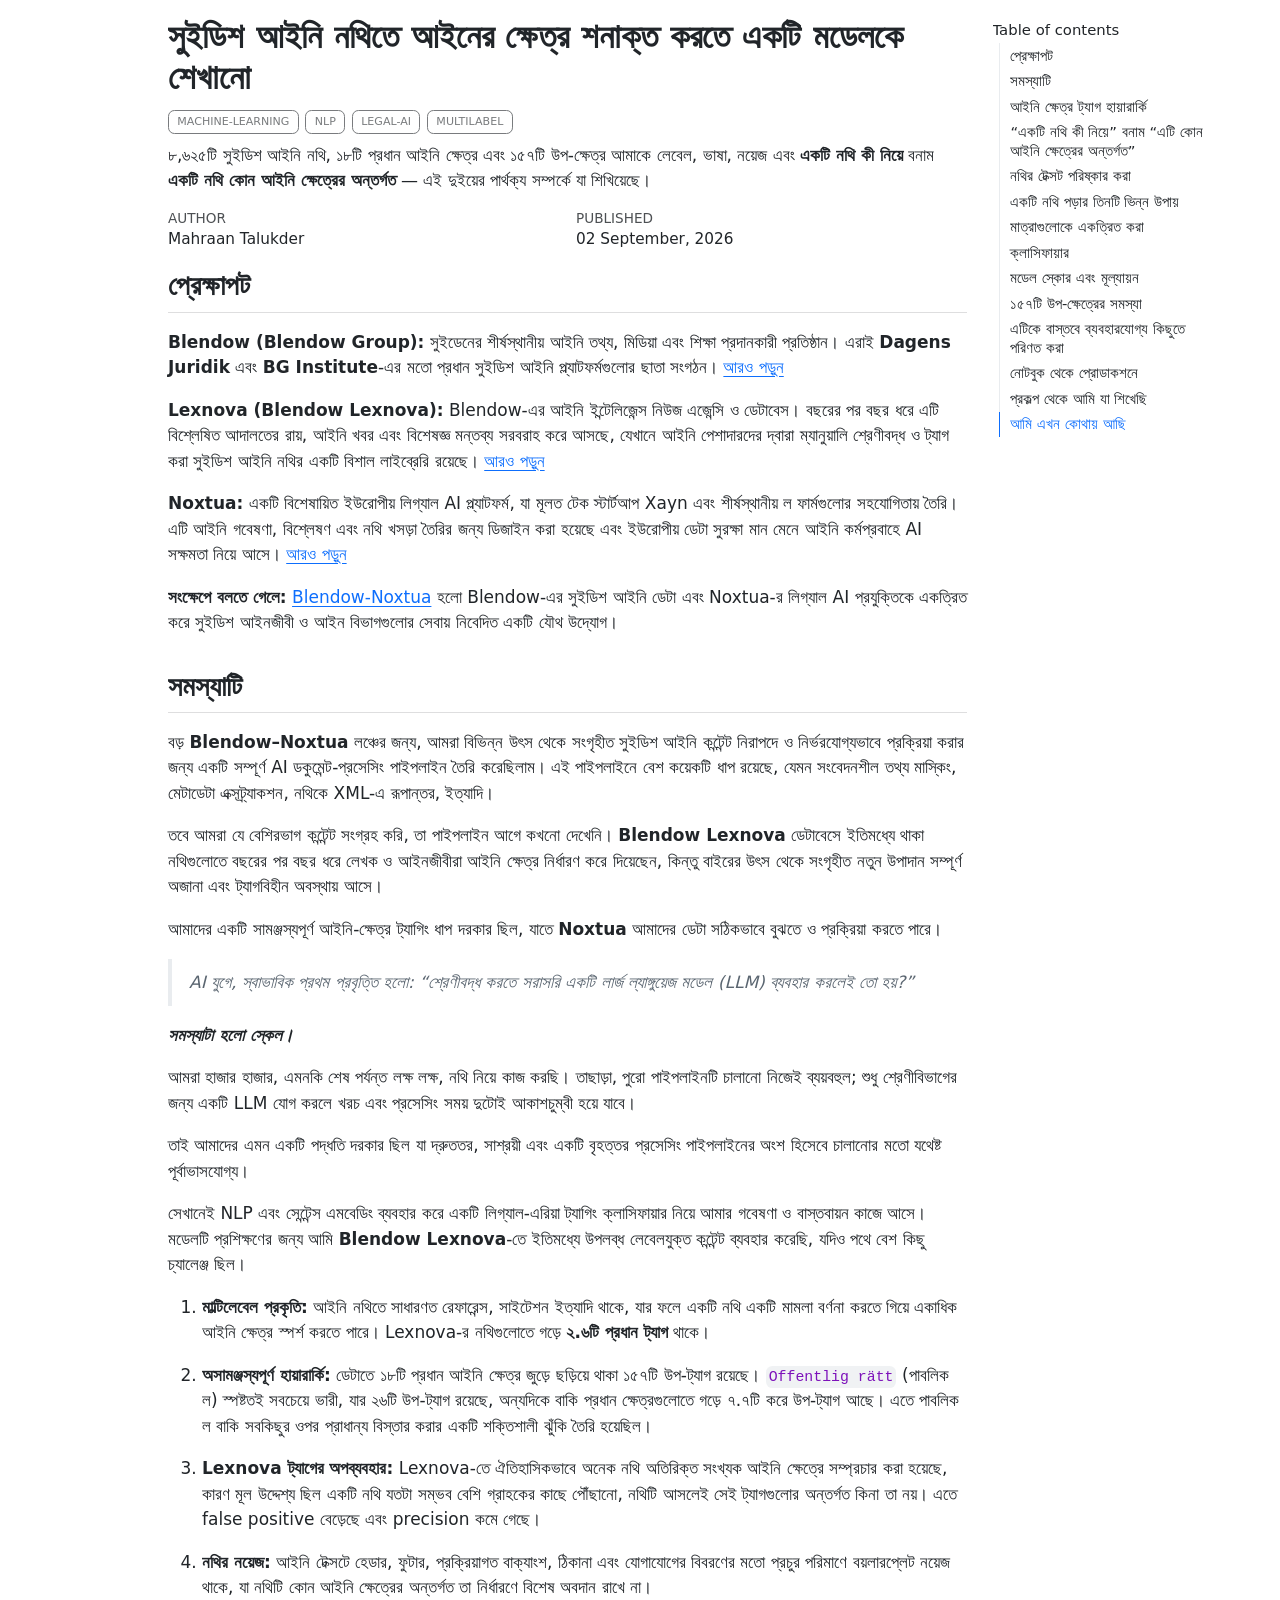
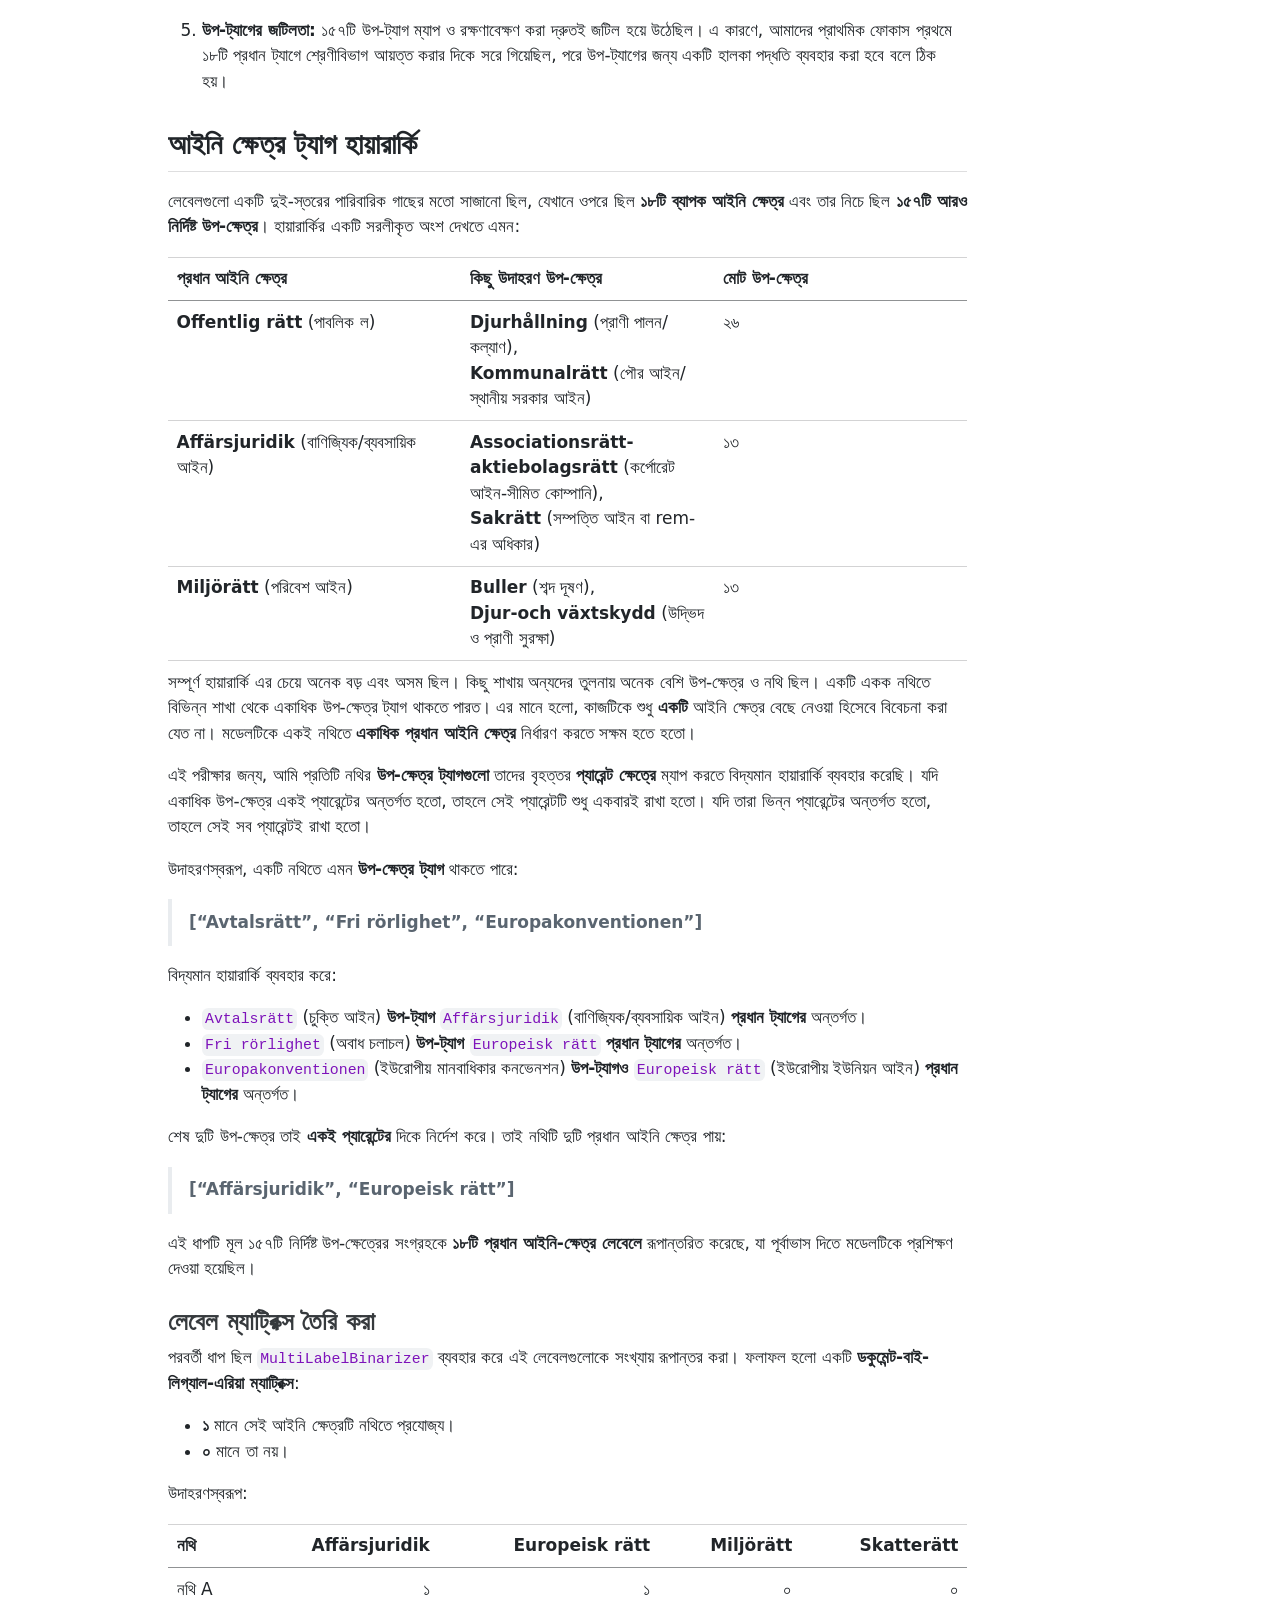
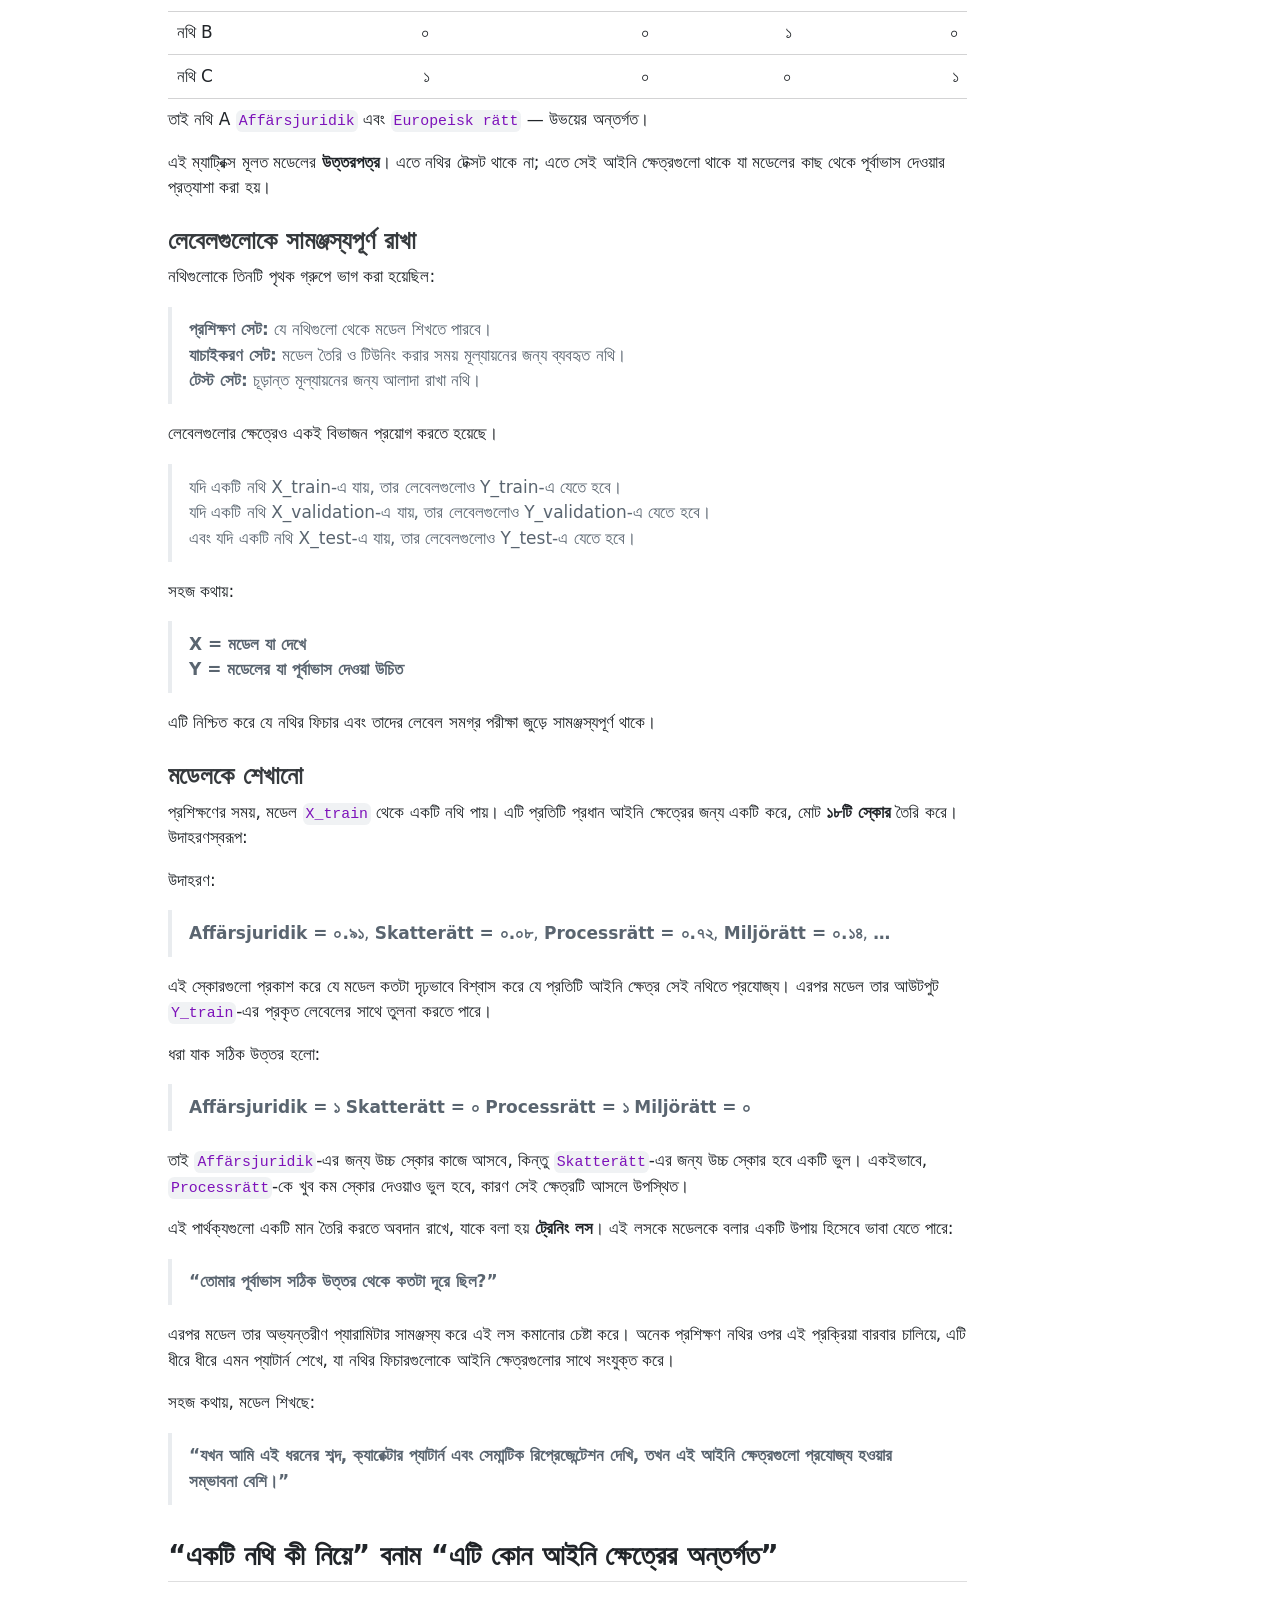
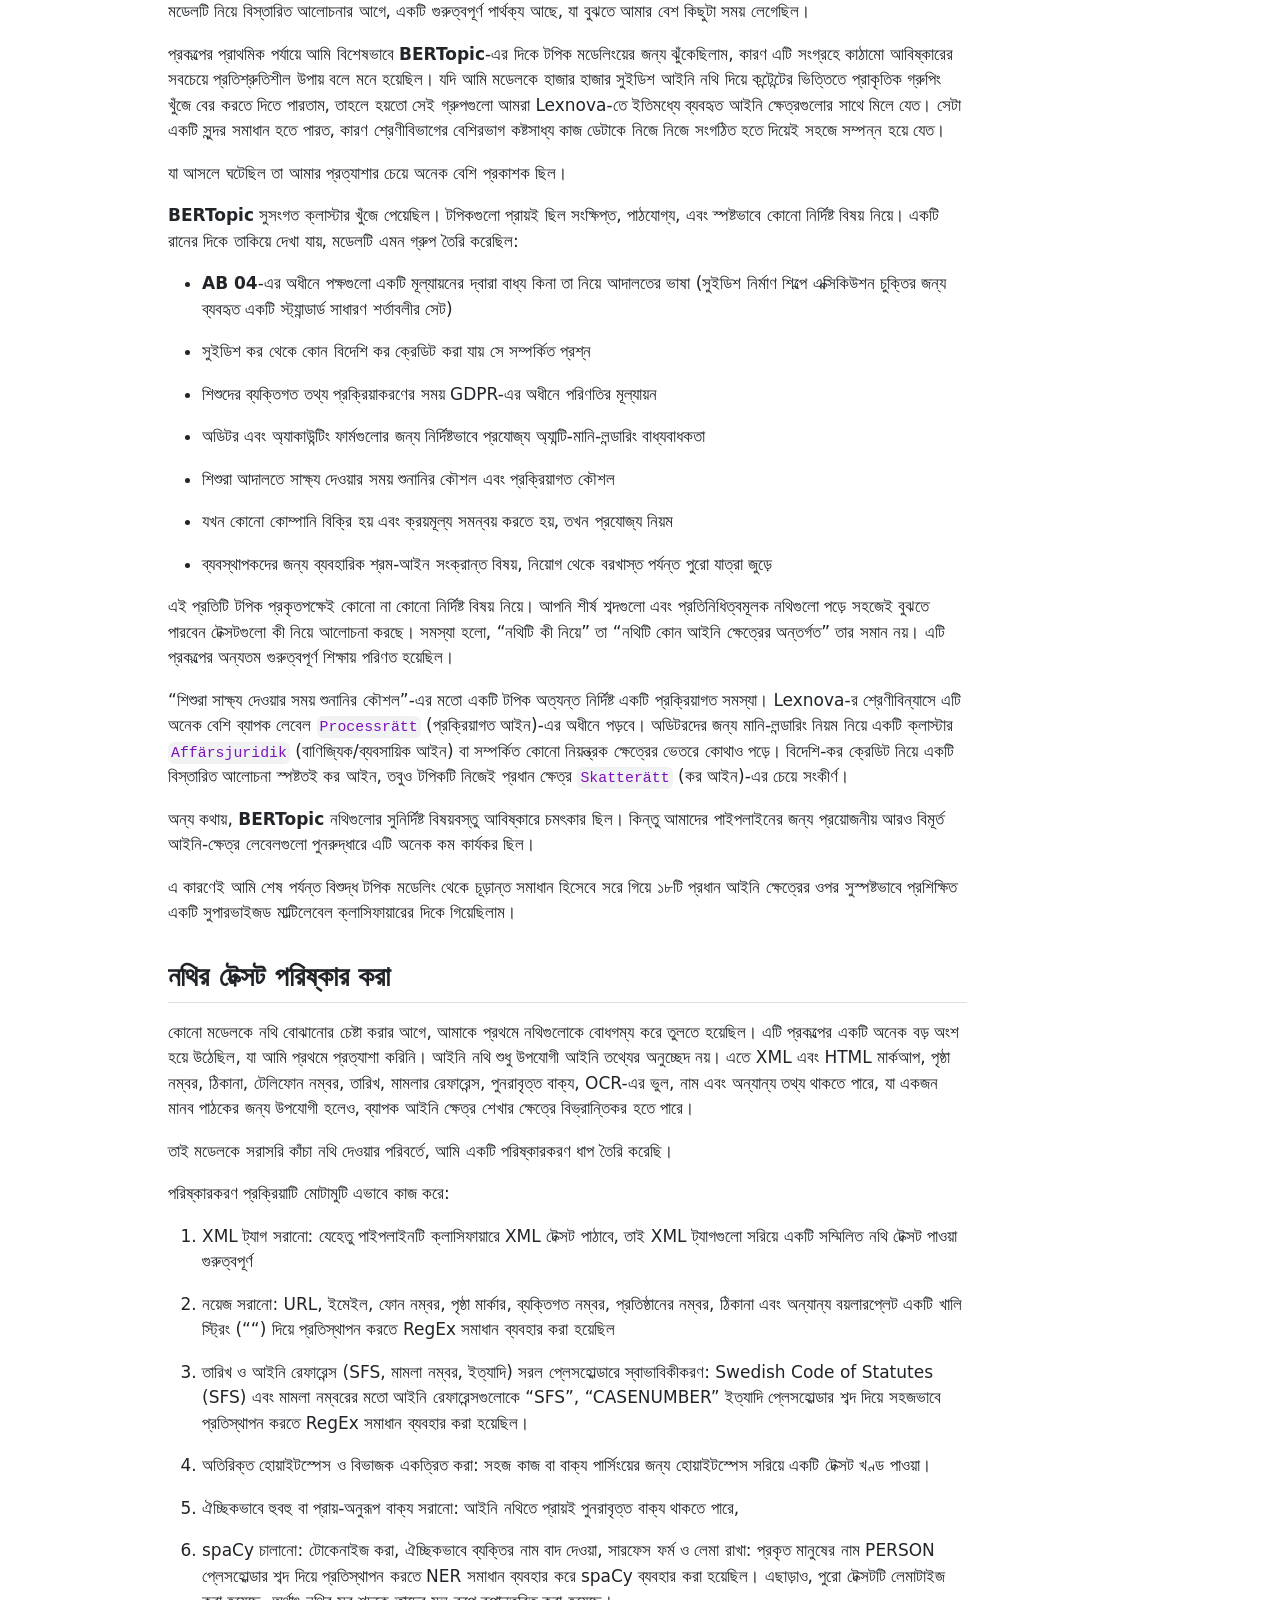
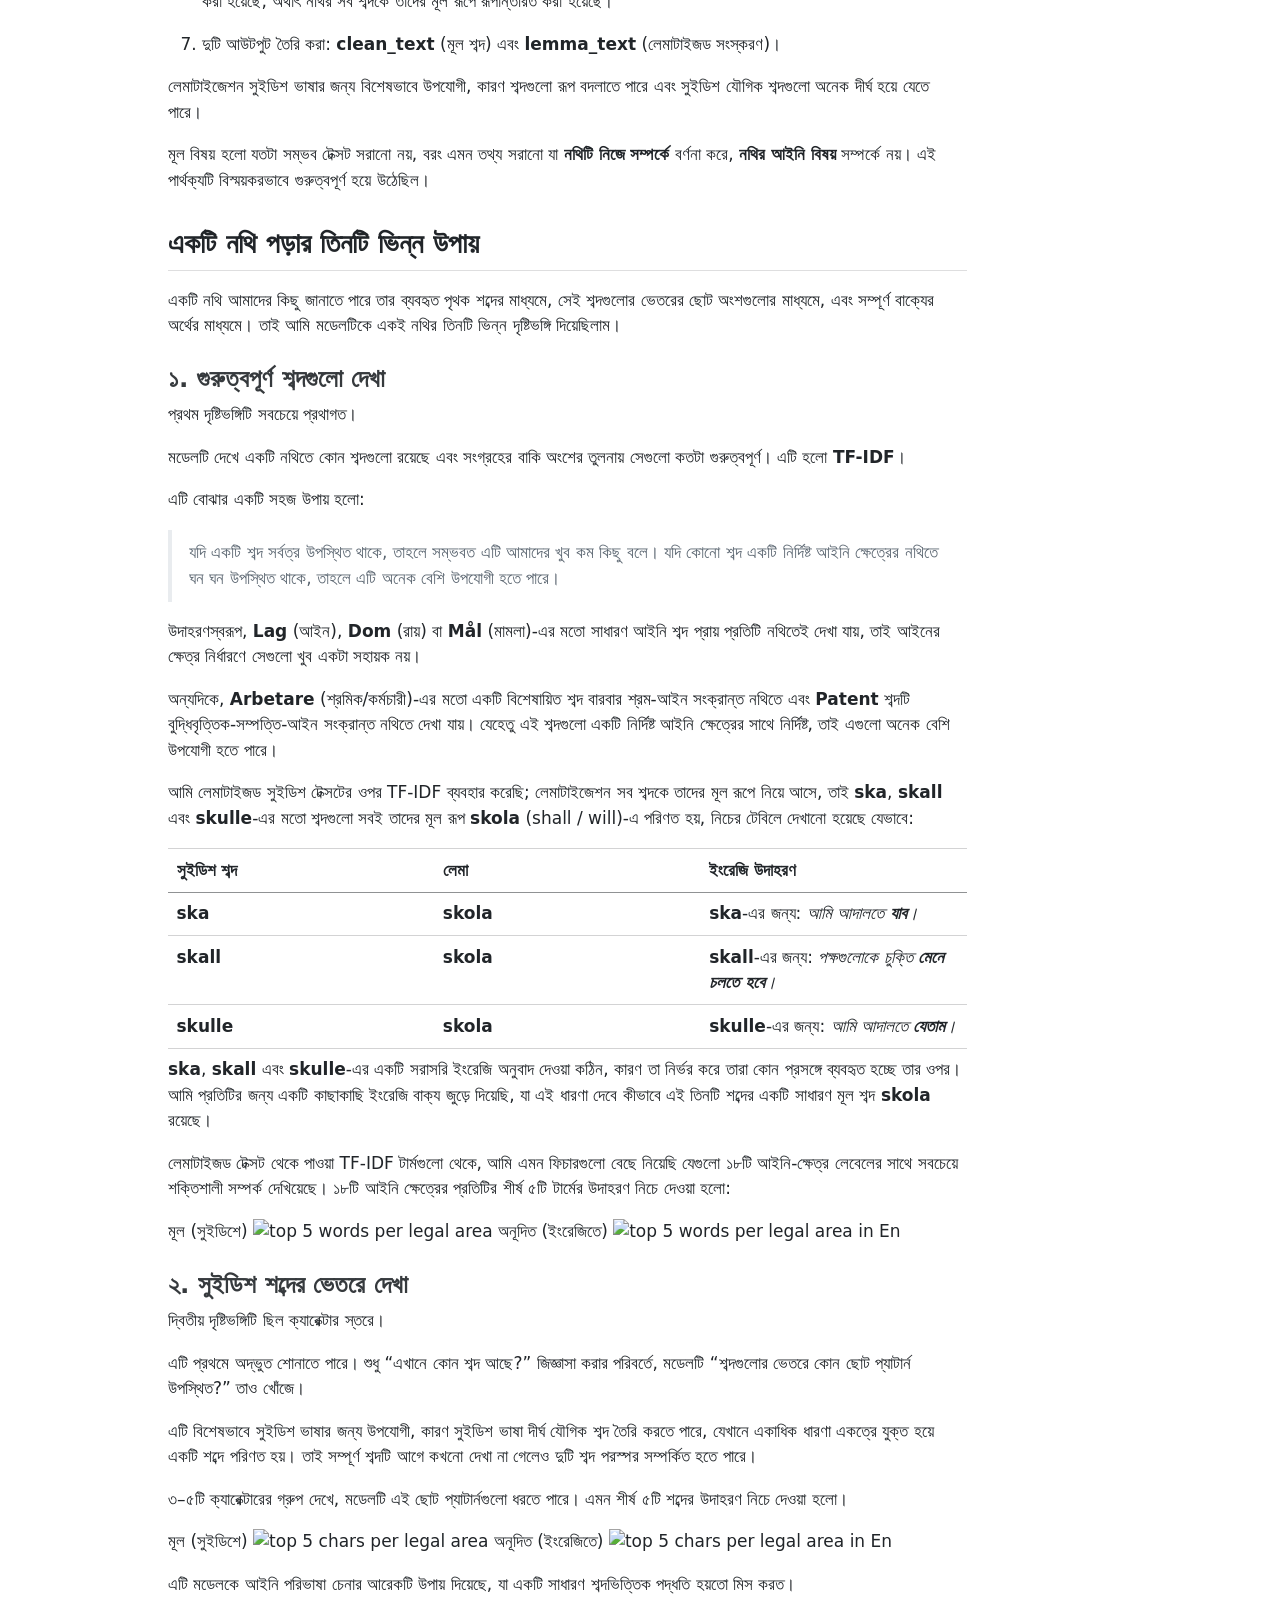
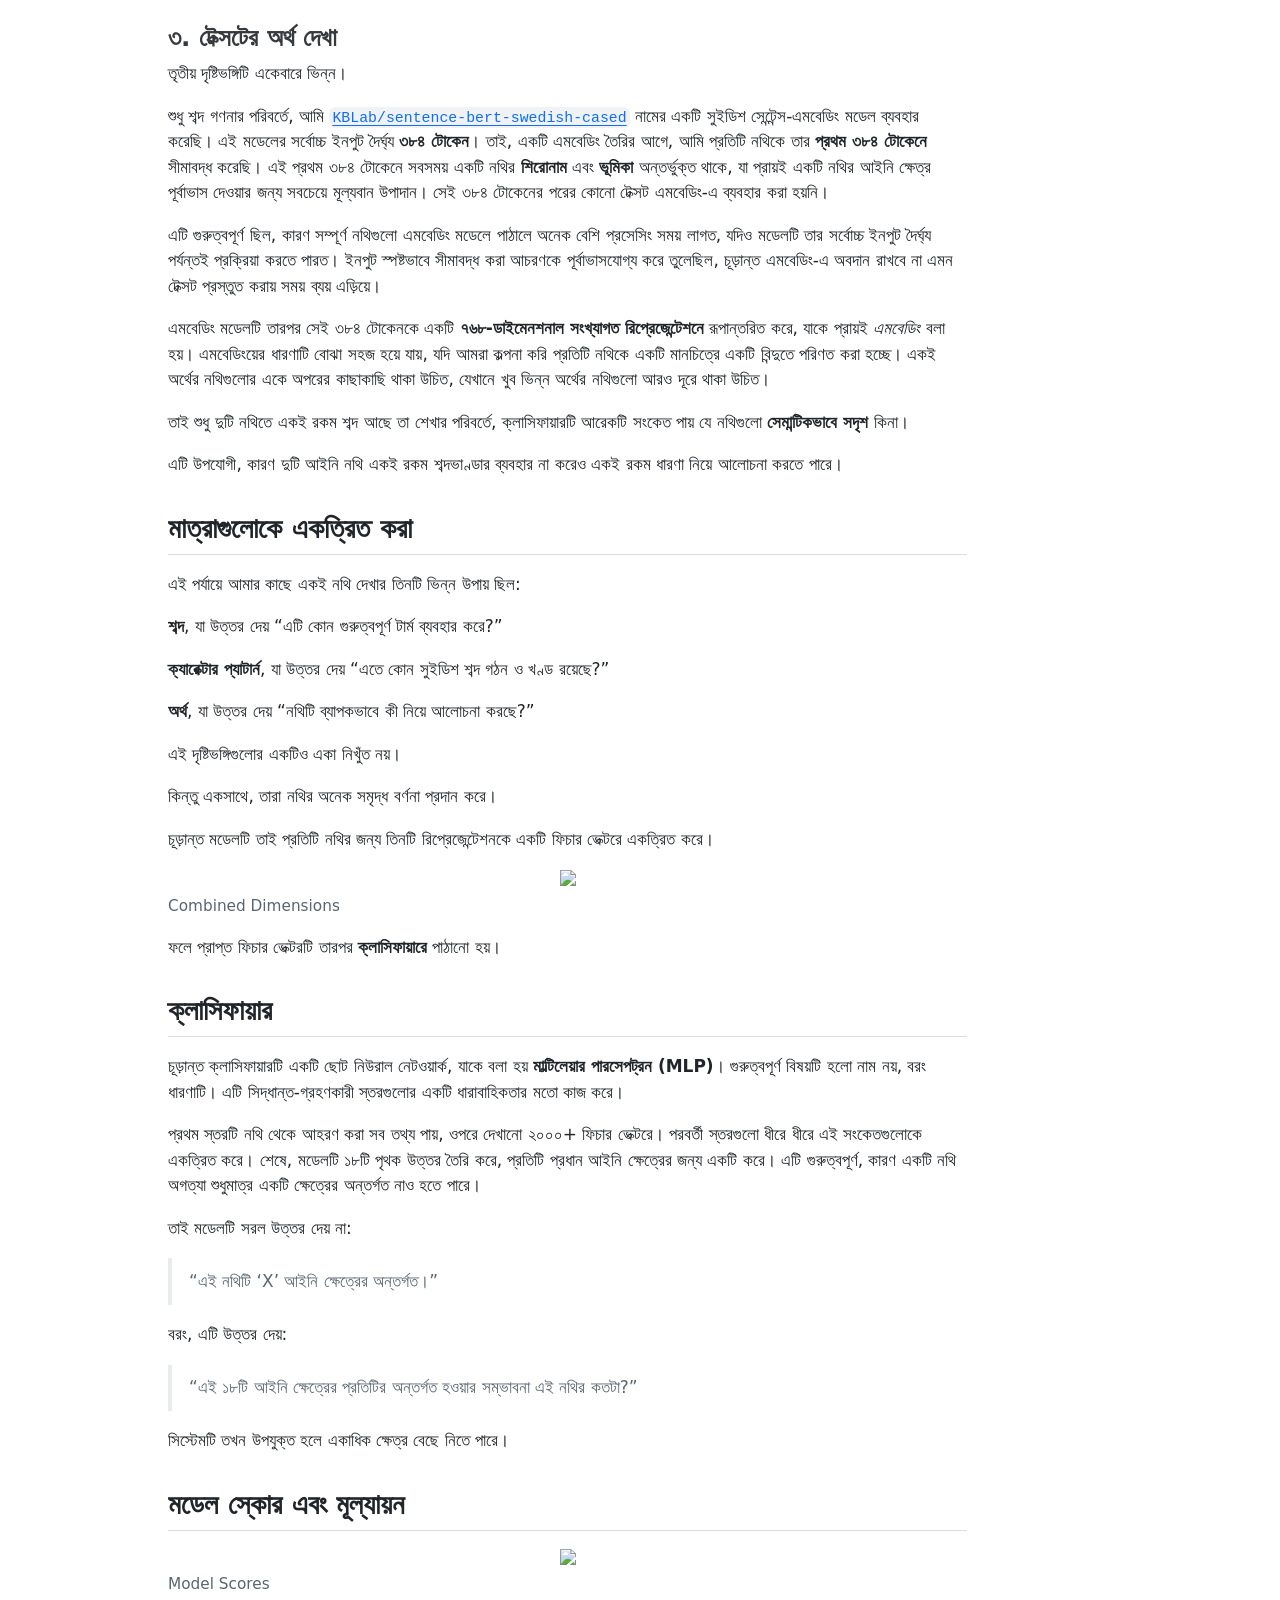
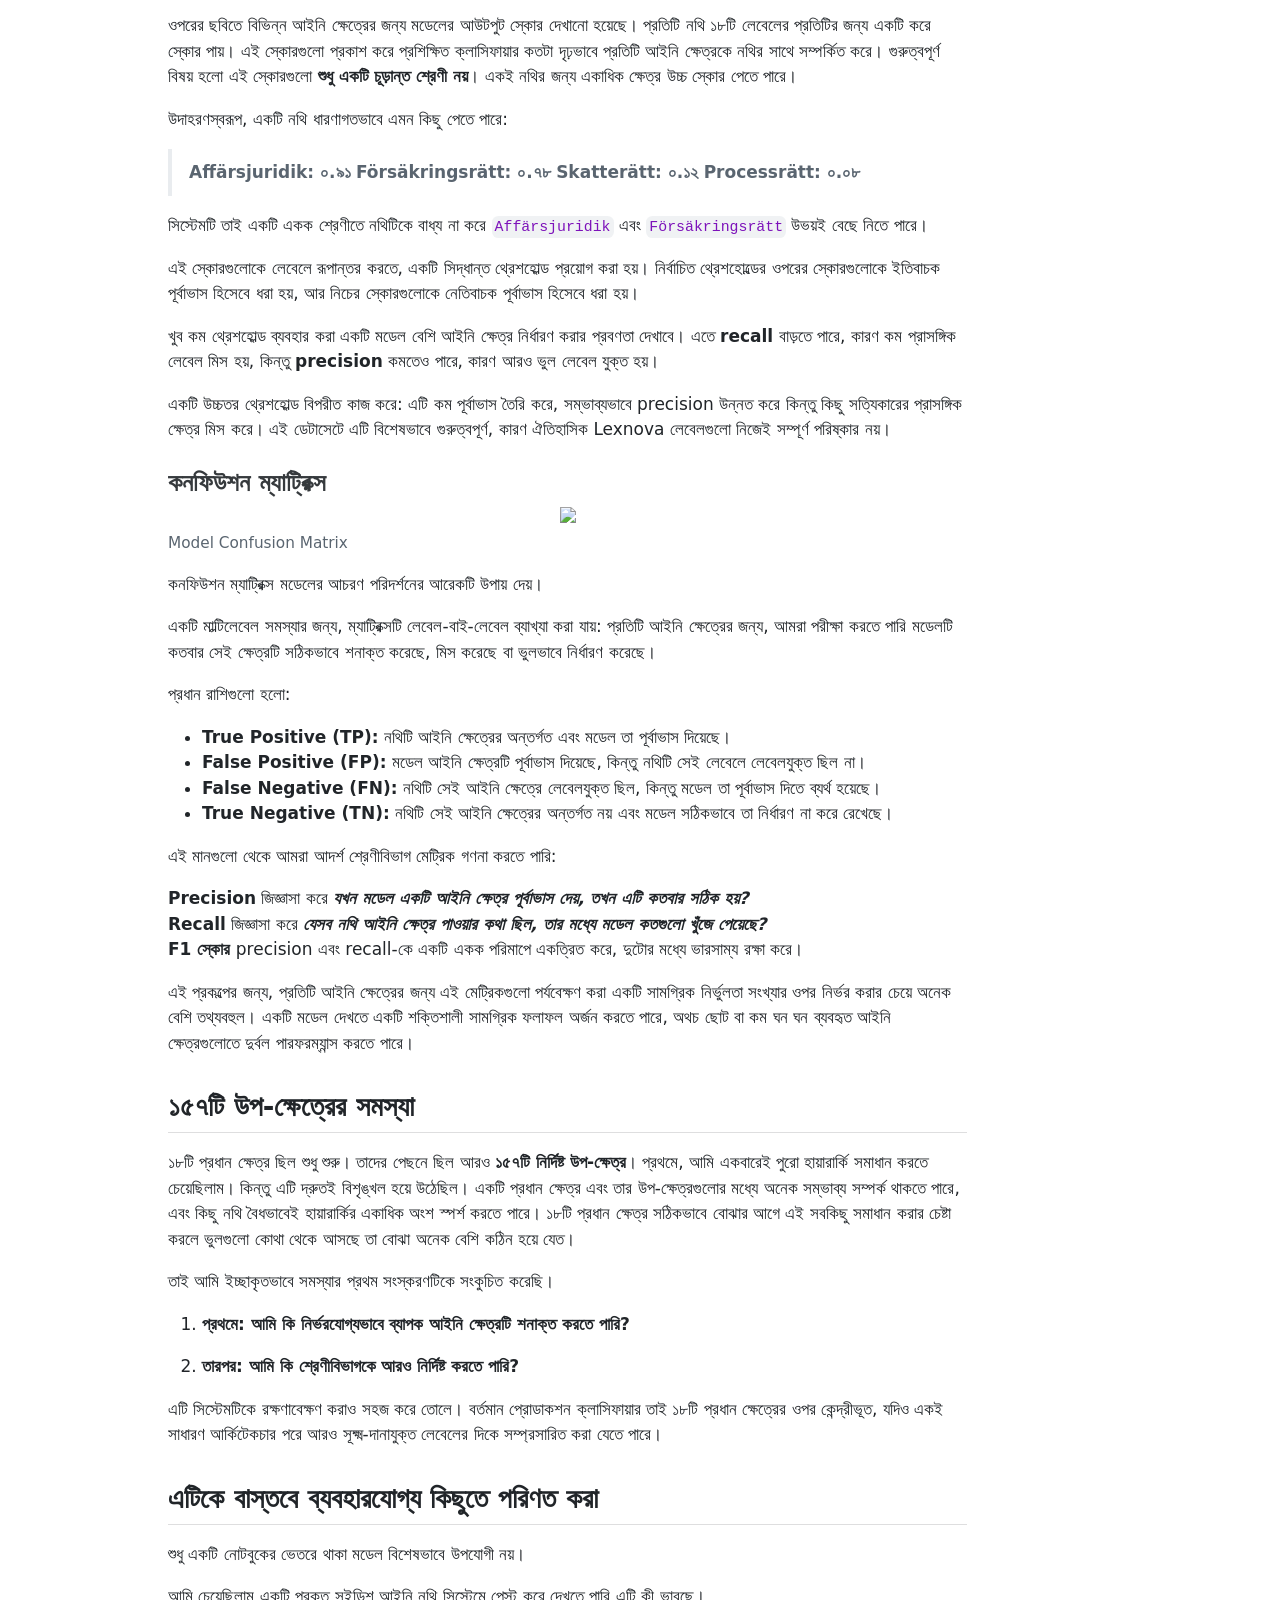
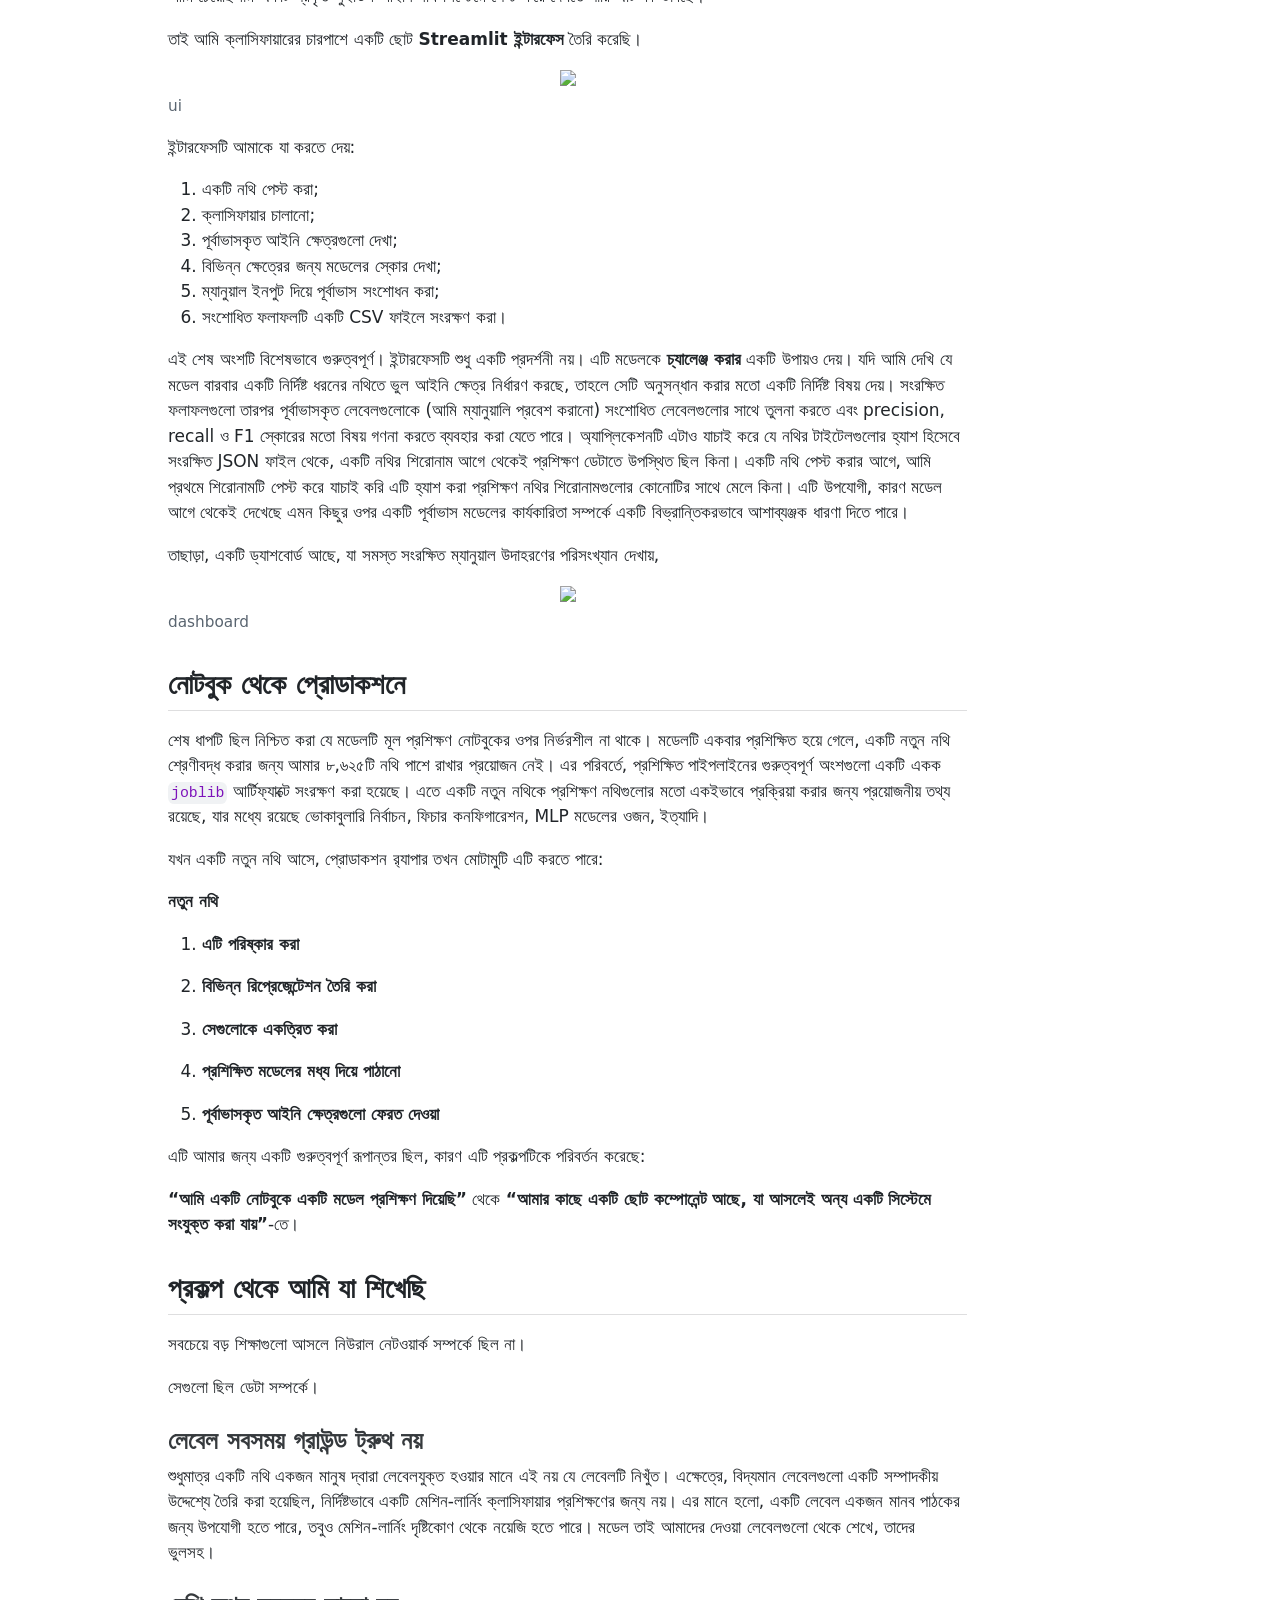
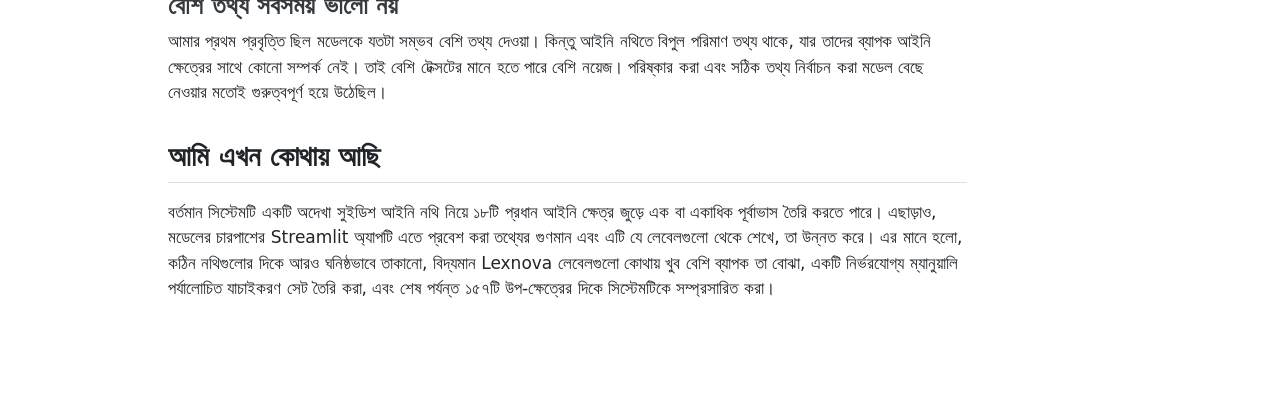
==== index-bengali.html @ 68f07ae2 "add complete blog translated in bengali" ====
<!DOCTYPE html>
<html xmlns="http://www.w3.org/1999/xhtml" lang="en" xml:lang="en"><head>

<meta charset="utf-8">
<meta name="generator" content="quarto-1.10.18">

<meta name="viewport" content="width=device-width, initial-scale=1.0, user-scalable=yes">

<meta name="author" content="Mahraan Talukder">
<meta name="description" content="৮,৬২৫টি সুইডিশ আইনি নথি, ১৮টি প্রধান আইনি ক্ষেত্র এবং ১৫৭টি উপ-ক্ষেত্র আমাকে লেবেল, ভাষা, নয়েজ এবং একটি নথি কী নিয়ে বনাম একটি নথি কোন আইনি ক্ষেত্রের অন্তর্গত — এই দুইয়ের পার্থক্য সম্পর্কে যা শিখিয়েছে।">

<title>সুইডিশ আইনি নথিতে আইনের ক্ষেত্র শনাক্ত করতে একটি মডেলকে শেখানো</title>
<style>
/* Default styles provided by pandoc.
** See https://pandoc.org/MANUAL.html#variables-for-html for config info.
*/
span.smallcaps{font-variant: small-caps;}
div.columns{display: flex; gap: 1.5em;}
div.column{flex: auto;}
@media screen {
div.columns{gap: min(4vw, 1.5em);}
div.column{overflow-x: auto;}
}
div.hanging-indent{margin-left: 1.5em; text-indent: -1.5em;}
ul.task-list{list-style: none;}
ul.task-list li input[type="checkbox"] {
  width: 0.8em;
  margin: 0 0.8em 0.2em -1em; /* quarto-specific, see https://github.com/quarto-dev/quarto-cli/issues/4556 */ 
  vertical-align: middle;
}
</style>


<script src="index-bengali_files/libs/clipboard/clipboard.min.js"></script>
<script src="index-bengali_files/libs/quarto-html/quarto.js" type="module"></script>
<script src="index-bengali_files/libs/quarto-html/tabsets/tabsets.js" type="module"></script>
<script src="index-bengali_files/libs/quarto-html/popper.min.js"></script>
<script src="index-bengali_files/libs/quarto-html/tippy.umd.min.js"></script>
<script src="index-bengali_files/libs/quarto-html/anchor.min.js"></script>
<link href="index-bengali_files/libs/quarto-html/tippy.css" rel="stylesheet">
<link href="index-bengali_files/libs/quarto-html/quarto-syntax-highlighting-64a204ab8560d761af7679ceaba22944.css" rel="stylesheet" id="quarto-text-highlighting-styles">
<script src="index-bengali_files/libs/bootstrap/bootstrap.min.js"></script>
<link href="index-bengali_files/libs/bootstrap/bootstrap-icons.css" rel="stylesheet">
<link href="index-bengali_files/libs/bootstrap/bootstrap-215b371544c282197b31c8aa00ce3677.min.css" rel="stylesheet" append-hash="true" id="quarto-bootstrap" data-mode="light">


</head>

<body class="quarto-light">

<div id="quarto-content" class="page-columns page-rows-contents page-layout-article">
<div id="quarto-margin-sidebar" class="sidebar margin-sidebar">
  <nav id="TOC" role="doc-toc" class="toc-active">
    <h2 id="toc-title">Table of contents</h2>
   
  <ul>
  <li><a href="#পরকষপট" id="toc-পরকষপট" class="nav-link active" data-scroll-target="#পরকষপট">প্রেক্ষাপট</a></li>
  <li><a href="#সমসযট" id="toc-সমসযট" class="nav-link" data-scroll-target="#সমসযট">সমস্যাটি</a></li>
  <li><a href="#আইন-কষতর-টযগ-হযররক" id="toc-আইন-কষতর-টযগ-হযররক" class="nav-link" data-scroll-target="#আইন-কষতর-টযগ-হযররক">আইনি ক্ষেত্র ট্যাগ হায়ারার্কি</a>
  <ul class="collapse">
  <li><a href="#লবল-মযটরকস-তর-কর" id="toc-লবল-মযটরকস-তর-কর" class="nav-link" data-scroll-target="#লবল-মযটরকস-তর-কর">লেবেল ম্যাট্রিক্স তৈরি করা</a></li>
  <li><a href="#লবলগলক-সমঞজসযপরণ-রখ" id="toc-লবলগলক-সমঞজসযপরণ-রখ" class="nav-link" data-scroll-target="#লবলগলক-সমঞজসযপরণ-রখ">লেবেলগুলোকে সামঞ্জস্যপূর্ণ রাখা</a></li>
  <li><a href="#মডলক-শখন" id="toc-মডলক-শখন" class="nav-link" data-scroll-target="#মডলক-শখন">মডেলকে শেখানো</a></li>
  </ul></li>
  <li><a href="#একট-নথ-ক-নয-বনম-এট-কন-আইন-কষতরর-অনতরগত" id="toc-একট-নথ-ক-নয-বনম-এট-কন-আইন-কষতরর-অনতরগত" class="nav-link" data-scroll-target="#একট-নথ-ক-নয-বনম-এট-কন-আইন-কষতরর-অনতরগত">“একটি নথি কী নিয়ে” বনাম “এটি কোন আইনি ক্ষেত্রের অন্তর্গত”</a></li>
  <li><a href="#নথর-টকসট-পরষকর-কর" id="toc-নথর-টকসট-পরষকর-কর" class="nav-link" data-scroll-target="#নথর-টকসট-পরষকর-কর">নথির টেক্সট পরিষ্কার করা</a></li>
  <li><a href="#একট-নথ-পডর-তনট-ভনন-উপয" id="toc-একট-নথ-পডর-তনট-ভনন-উপয" class="nav-link" data-scroll-target="#একট-নথ-পডর-তনট-ভনন-উপয">একটি নথি পড়ার তিনটি ভিন্ন উপায়</a>
  <ul class="collapse">
  <li><a href="#গরতবপরণ-শবদগল-দখ" id="toc-গরতবপরণ-শবদগল-দখ" class="nav-link" data-scroll-target="#গরতবপরণ-শবদগল-দখ">১. গুরুত্বপূর্ণ শব্দগুলো দেখা</a></li>
  <li><a href="#সইডশ-শবদর-ভতর-দখ" id="toc-সইডশ-শবদর-ভতর-দখ" class="nav-link" data-scroll-target="#সইডশ-শবদর-ভতর-দখ">২. সুইডিশ শব্দের ভেতরে দেখা</a></li>
  <li><a href="#টকসটর-অরথ-দখ" id="toc-টকসটর-অরথ-দখ" class="nav-link" data-scroll-target="#টকসটর-অরথ-দখ">৩. টেক্সটের অর্থ দেখা</a></li>
  </ul></li>
  <li><a href="#মতরগলক-একতরত-কর" id="toc-মতরগলক-একতরত-কর" class="nav-link" data-scroll-target="#মতরগলক-একতরত-কর">মাত্রাগুলোকে একত্রিত করা</a></li>
  <li><a href="#কলসফযর" id="toc-কলসফযর" class="nav-link" data-scroll-target="#কলসফযর">ক্লাসিফায়ার</a></li>
  <li><a href="#মডল-সকর-এব-মলযযন" id="toc-মডল-সকর-এব-মলযযন" class="nav-link" data-scroll-target="#মডল-সকর-এব-মলযযন">মডেল স্কোর এবং মূল্যায়ন</a>
  <ul class="collapse">
  <li><a href="#কনফউশন-মযটরকস" id="toc-কনফউশন-মযটরকস" class="nav-link" data-scroll-target="#কনফউশন-মযটরকস">কনফিউশন ম্যাট্রিক্স</a></li>
  </ul></li>
  <li><a href="#ট-উপ-কষতরর-সমসয" id="toc-ট-উপ-কষতরর-সমসয" class="nav-link" data-scroll-target="#ট-উপ-কষতরর-সমসয">১৫৭টি উপ-ক্ষেত্রের সমস্যা</a></li>
  <li><a href="#এটক-বসতব-বযবহরযগয-কছত-পরণত-কর" id="toc-এটক-বসতব-বযবহরযগয-কছত-পরণত-কর" class="nav-link" data-scroll-target="#এটক-বসতব-বযবহরযগয-কছত-পরণত-কর">এটিকে বাস্তবে ব্যবহারযোগ্য কিছুতে পরিণত করা</a></li>
  <li><a href="#নটবক-থক-পরডকশন" id="toc-নটবক-থক-পরডকশন" class="nav-link" data-scroll-target="#নটবক-থক-পরডকশন">নোটবুক থেকে প্রোডাকশনে</a></li>
  <li><a href="#পরকলপ-থক-আম-য-শখছ" id="toc-পরকলপ-থক-আম-য-শখছ" class="nav-link" data-scroll-target="#পরকলপ-থক-আম-য-শখছ">প্রকল্প থেকে আমি যা শিখেছি</a>
  <ul class="collapse">
  <li><a href="#লবল-সবসময-গরউনড-টরথ-নয" id="toc-লবল-সবসময-গরউনড-টরথ-নয" class="nav-link" data-scroll-target="#লবল-সবসময-গরউনড-টরথ-নয">লেবেল সবসময় গ্রাউন্ড ট্রুথ নয়</a></li>
  <li><a href="#বশ-তথয-সবসময-ভল-নয" id="toc-বশ-তথয-সবসময-ভল-নয" class="nav-link" data-scroll-target="#বশ-তথয-সবসময-ভল-নয">বেশি তথ্য সবসময় ভালো নয়</a></li>
  </ul></li>
  <li><a href="#আম-এখন-কথয-আছ" id="toc-আম-এখন-কথয-আছ" class="nav-link" data-scroll-target="#আম-এখন-কথয-আছ">আমি এখন কোথায় আছি</a></li>
  </ul>
</nav>
</div>
<main class="content" id="quarto-document-content">

<header id="title-block-header" class="quarto-title-block default">
<div class="quarto-title">
<h1 class="title">সুইডিশ আইনি নথিতে আইনের ক্ষেত্র শনাক্ত করতে একটি মডেলকে শেখানো</h1>
  <div class="quarto-categories">
    <div class="quarto-category">machine-learning</div>
    <div class="quarto-category">nlp</div>
    <div class="quarto-category">legal-ai</div>
    <div class="quarto-category">multilabel</div>
  </div>
  </div>

<div>
  <div class="description">
    ৮,৬২৫টি সুইডিশ আইনি নথি, ১৮টি প্রধান আইনি ক্ষেত্র এবং ১৫৭টি উপ-ক্ষেত্র আমাকে লেবেল, ভাষা, নয়েজ এবং <strong>একটি নথি কী নিয়ে</strong> বনাম <strong>একটি নথি কোন আইনি ক্ষেত্রের অন্তর্গত</strong> — এই দুইয়ের পার্থক্য সম্পর্কে যা শিখিয়েছে।
  </div>
</div>


<div class="quarto-title-meta">

    <div>
    <div class="quarto-title-meta-heading">Author</div>
    <div class="quarto-title-meta-contents">
             <p>Mahraan Talukder </p>
          </div>
  </div>
    
    <div>
    <div class="quarto-title-meta-heading">Published</div>
    <div class="quarto-title-meta-contents">
      <p class="date">02 September, 2026</p>
    </div>
  </div>
  
    
  </div>
  


</header>


<section id="পরকষপট" class="level2">
<h2 class="anchored" data-anchor-id="পরকষপট">প্রেক্ষাপট</h2>
<p><strong>Blendow (Blendow Group):</strong> সুইডেনের শীর্ষস্থানীয় আইনি তথ্য, মিডিয়া এবং শিক্ষা প্রদানকারী প্রতিষ্ঠান। এরাই <strong>Dagens Juridik</strong> এবং <strong>BG Institute</strong>-এর মতো প্রধান সুইডিশ আইনি প্ল্যাটফর্মগুলোর ছাতা সংগঠন। <a href="https://www.blendow.se">আরও পড়ুন</a></p>
<p><strong>Lexnova (Blendow Lexnova):</strong> Blendow-এর আইনি ইন্টেলিজেন্স নিউজ এজেন্সি ও ডেটাবেস। বছরের পর বছর ধরে এটি বিশ্লেষিত আদালতের রায়, আইনি খবর এবং বিশেষজ্ঞ মন্তব্য সরবরাহ করে আসছে, যেখানে আইনি পেশাদারদের দ্বারা ম্যানুয়ালি শ্রেণীবদ্ধ ও ট্যাগ করা সুইডিশ আইনি নথির একটি বিশাল লাইব্রেরি রয়েছে। <a href="https://www.lexnova.se">আরও পড়ুন</a></p>
<p><strong>Noxtua:</strong> একটি বিশেষায়িত ইউরোপীয় লিগ্যাল AI প্ল্যাটফর্ম, যা মূলত টেক স্টার্টআপ Xayn এবং শীর্ষস্থানীয় ল ফার্মগুলোর সহযোগিতায় তৈরি। এটি আইনি গবেষণা, বিশ্লেষণ এবং নথি খসড়া তৈরির জন্য ডিজাইন করা হয়েছে এবং ইউরোপীয় ডেটা সুরক্ষা মান মেনে আইনি কর্মপ্রবাহে AI সক্ষমতা নিয়ে আসে। <a href="https://www.noxtua.com">আরও পড়ুন</a></p>
<p><strong>সংক্ষেপে বলতে গেলে:</strong> <strong><a href="https://www.blendow.se/blendow-noxtua">Blendow-Noxtua</a></strong> হলো Blendow-এর সুইডিশ আইনি ডেটা এবং Noxtua-র লিগ্যাল AI প্রযুক্তিকে একত্রিত করে সুইডিশ আইনজীবী ও আইন বিভাগগুলোর সেবায় নিবেদিত একটি যৌথ উদ্যোগ।</p>
</section>
<section id="সমসযট" class="level2">
<h2 class="anchored" data-anchor-id="সমসযট">সমস্যাটি</h2>
<p>বড় <strong>Blendow–Noxtua</strong> লঞ্চের জন্য, আমরা বিভিন্ন উৎস থেকে সংগৃহীত সুইডিশ আইনি কন্টেন্ট নিরাপদে ও নির্ভরযোগ্যভাবে প্রক্রিয়া করার জন্য একটি সম্পূর্ণ AI ডকুমেন্ট-প্রসেসিং পাইপলাইন তৈরি করেছিলাম। এই পাইপলাইনে বেশ কয়েকটি ধাপ রয়েছে, যেমন সংবেদনশীল তথ্য মাস্কিং, মেটাডেটা এক্সট্র্যাকশন, নথিকে XML-এ রূপান্তর, ইত্যাদি।</p>
<p>তবে আমরা যে বেশিরভাগ কন্টেন্ট সংগ্রহ করি, তা পাইপলাইন আগে কখনো দেখেনি। <strong>Blendow Lexnova</strong> ডেটাবেসে ইতিমধ্যে থাকা নথিগুলোতে বছরের পর বছর ধরে লেখক ও আইনজীবীরা আইনি ক্ষেত্র নির্ধারণ করে দিয়েছেন, কিন্তু বাইরের উৎস থেকে সংগৃহীত নতুন উপাদান সম্পূর্ণ অজানা এবং ট্যাগবিহীন অবস্থায় আসে।</p>
<p>আমাদের একটি সামঞ্জস্যপূর্ণ আইনি-ক্ষেত্র ট্যাগিং ধাপ দরকার ছিল, যাতে <strong>Noxtua</strong> আমাদের ডেটা সঠিকভাবে বুঝতে ও প্রক্রিয়া করতে পারে।</p>
<blockquote class="blockquote">
<p><em>AI যুগে, স্বাভাবিক প্রথম প্রবৃত্তি হলো: “শ্রেণীবদ্ধ করতে সরাসরি একটি লার্জ ল্যাঙ্গুয়েজ মডেল (LLM) ব্যবহার করলেই তো হয়?”</em></p>
</blockquote>
<p><strong><em>সমস্যাটা হলো স্কেল।</em></strong></p>
<p>আমরা হাজার হাজার, এমনকি শেষ পর্যন্ত লক্ষ লক্ষ, নথি নিয়ে কাজ করছি। তাছাড়া, পুরো পাইপলাইনটি চালানো নিজেই ব্যয়বহুল; শুধু শ্রেণীবিভাগের জন্য একটি LLM যোগ করলে খরচ এবং প্রসেসিং সময় দুটোই আকাশচুম্বী হয়ে যাবে।</p>
<p>তাই আমাদের এমন একটি পদ্ধতি দরকার ছিল যা দ্রুততর, সাশ্রয়ী এবং একটি বৃহত্তর প্রসেসিং পাইপলাইনের অংশ হিসেবে চালানোর মতো যথেষ্ট পূর্বাভাসযোগ্য।</p>
<p>সেখানেই NLP এবং সেন্টেন্স এমবেডিং ব্যবহার করে একটি লিগ্যাল-এরিয়া ট্যাগিং ক্লাসিফায়ার নিয়ে আমার গবেষণা ও বাস্তবায়ন কাজে আসে। মডেলটি প্রশিক্ষণের জন্য আমি <strong>Blendow Lexnova</strong>-তে ইতিমধ্যে উপলব্ধ লেবেলযুক্ত কন্টেন্ট ব্যবহার করেছি, যদিও পথে বেশ কিছু চ্যালেঞ্জ ছিল।</p>
<ol type="1">
<li><p><strong>মাল্টিলেবেল প্রকৃতি:</strong> আইনি নথিতে সাধারণত রেফারেন্স, সাইটেশন ইত্যাদি থাকে, যার ফলে একটি নথি একটি মামলা বর্ণনা করতে গিয়ে একাধিক আইনি ক্ষেত্র স্পর্শ করতে পারে। Lexnova-র নথিগুলোতে গড়ে <strong>২.৬টি প্রধান ট্যাগ</strong> থাকে।</p></li>
<li><p><strong>অসামঞ্জস্যপূর্ণ হায়ারার্কি:</strong> ডেটাতে ১৮টি প্রধান আইনি ক্ষেত্র জুড়ে ছড়িয়ে থাকা ১৫৭টি উপ-ট্যাগ রয়েছে। <code>Offentlig rätt</code> (পাবলিক ল) স্পষ্টতই সবচেয়ে ভারী, যার ২৬টি উপ-ট্যাগ রয়েছে, অন্যদিকে বাকি প্রধান ক্ষেত্রগুলোতে গড়ে ৭.৭টি করে উপ-ট্যাগ আছে। এতে পাবলিক ল বাকি সবকিছুর ওপর প্রাধান্য বিস্তার করার একটি শক্তিশালী ঝুঁকি তৈরি হয়েছিল।</p></li>
<li><p><strong>Lexnova ট্যাগের অপব্যবহার:</strong> Lexnova-তে ঐতিহাসিকভাবে অনেক নথি অতিরিক্ত সংখ্যক আইনি ক্ষেত্রে সম্প্রচার করা হয়েছে, কারণ মূল উদ্দেশ্য ছিল একটি নথি যতটা সম্ভব বেশি গ্রাহকের কাছে পৌঁছানো, নথিটি আসলেই সেই ট্যাগগুলোর অন্তর্গত কিনা তা নয়। এতে false positive বেড়েছে এবং precision কমে গেছে।</p></li>
<li><p><strong>নথির নয়েজ:</strong> আইনি টেক্সটে হেডার, ফুটার, প্রক্রিয়াগত বাক্যাংশ, ঠিকানা এবং যোগাযোগের বিবরণের মতো প্রচুর পরিমাণে বয়লারপ্লেট নয়েজ থাকে, যা নথিটি কোন আইনি ক্ষেত্রের অন্তর্গত তা নির্ধারণে বিশেষ অবদান রাখে না।</p></li>
<li><p><strong>উপ-ট্যাগের জটিলতা:</strong> ১৫৭টি উপ-ট্যাগ ম্যাপ ও রক্ষণাবেক্ষণ করা দ্রুতই জটিল হয়ে উঠেছিল। এ কারণে, আমাদের প্রাথমিক ফোকাস প্রথমে ১৮টি প্রধান ট্যাগে শ্রেণীবিভাগ আয়ত্ত করার দিকে সরে গিয়েছিল, পরে উপ-ট্যাগের জন্য একটি হালকা পদ্ধতি ব্যবহার করা হবে বলে ঠিক হয়।</p></li>
</ol>
</section>
<section id="আইন-কষতর-টযগ-হযররক" class="level2">
<h2 class="anchored" data-anchor-id="আইন-কষতর-টযগ-হযররক">আইনি ক্ষেত্র ট্যাগ হায়ারার্কি</h2>
<p>লেবেলগুলো একটি দুই-স্তরের পারিবারিক গাছের মতো সাজানো ছিল, যেখানে ওপরে ছিল <strong>১৮টি ব্যাপক আইনি ক্ষেত্র</strong> এবং তার নিচে ছিল <strong>১৫৭টি আরও নির্দিষ্ট উপ-ক্ষেত্র</strong>। হায়ারার্কির একটি সরলীকৃত অংশ দেখতে এমন:</p>
<table class="caption-top table">
<colgroup>
<col style="width: 36%">
<col style="width: 31%">
<col style="width: 31%">
</colgroup>
<thead>
<tr class="header">
<th>প্রধান আইনি ক্ষেত্র</th>
<th>কিছু উদাহরণ উপ-ক্ষেত্র</th>
<th>মোট উপ-ক্ষেত্র</th>
</tr>
</thead>
<tbody>
<tr class="odd">
<td><strong>Offentlig rätt</strong> (পাবলিক ল)</td>
<td><strong>Djurhållning</strong> (প্রাণী পালন/কল্যাণ), <br> <strong>Kommunalrätt</strong> (পৌর আইন/স্থানীয় সরকার আইন)</td>
<td>২৬</td>
</tr>
<tr class="even">
<td><strong>Affärsjuridik</strong> (বাণিজ্যিক/ব্যবসায়িক আইন)</td>
<td><strong>Associationsrätt-aktiebolagsrätt</strong> (কর্পোরেট আইন-সীমিত কোম্পানি), <br> <strong>Sakrätt</strong> (সম্পত্তি আইন বা rem-এর অধিকার)</td>
<td>১৩</td>
</tr>
<tr class="odd">
<td><strong>Miljörätt</strong> (পরিবেশ আইন)</td>
<td><strong>Buller</strong> (শব্দ দূষণ), <br> <strong>Djur-och växtskydd</strong> (উদ্ভিদ ও প্রাণী সুরক্ষা)</td>
<td>১৩</td>
</tr>
</tbody>
</table>
<p>সম্পূর্ণ হায়ারার্কি এর চেয়ে অনেক বড় এবং অসম ছিল। কিছু শাখায় অন্যদের তুলনায় অনেক বেশি উপ-ক্ষেত্র ও নথি ছিল। একটি একক নথিতে বিভিন্ন শাখা থেকে একাধিক উপ-ক্ষেত্র ট্যাগ থাকতে পারত। এর মানে হলো, কাজটিকে শুধু <strong>একটি</strong> আইনি ক্ষেত্র বেছে নেওয়া হিসেবে বিবেচনা করা যেত না। মডেলটিকে একই নথিতে <strong>একাধিক প্রধান আইনি ক্ষেত্র</strong> নির্ধারণ করতে সক্ষম হতে হতো।</p>
<p>এই পরীক্ষার জন্য, আমি প্রতিটি নথির <strong>উপ-ক্ষেত্র ট্যাগগুলো</strong> তাদের বৃহত্তর <strong>প্যারেন্ট ক্ষেত্রে</strong> ম্যাপ করতে বিদ্যমান হায়ারার্কি ব্যবহার করেছি। যদি একাধিক উপ-ক্ষেত্র একই প্যারেন্টের অন্তর্গত হতো, তাহলে সেই প্যারেন্টটি শুধু একবারই রাখা হতো। যদি তারা ভিন্ন প্যারেন্টের অন্তর্গত হতো, তাহলে সেই সব প্যারেন্টই রাখা হতো।</p>
<p>উদাহরণস্বরূপ, একটি নথিতে এমন <strong>উপ-ক্ষেত্র ট্যাগ</strong> থাকতে পারে:</p>
<blockquote class="blockquote">
<p><strong>[“Avtalsrätt”, “Fri rörlighet”, “Europakonventionen”]</strong></p>
</blockquote>
<p>বিদ্যমান হায়ারার্কি ব্যবহার করে:</p>
<ul>
<li><code>Avtalsrätt</code> (চুক্তি আইন) <strong>উপ-ট্যাগ</strong> <code>Affärsjuridik</code> (বাণিজ্যিক/ব্যবসায়িক আইন) <strong>প্রধান ট্যাগের</strong> অন্তর্গত।</li>
<li><code>Fri rörlighet</code> (অবাধ চলাচল) <strong>উপ-ট্যাগ</strong> <code>Europeisk rätt</code> <strong>প্রধান ট্যাগের</strong> অন্তর্গত।</li>
<li><code>Europakonventionen</code> (ইউরোপীয় মানবাধিকার কনভেনশন) <strong>উপ-ট্যাগও</strong> <code>Europeisk rätt</code> (ইউরোপীয় ইউনিয়ন আইন) <strong>প্রধান ট্যাগের</strong> অন্তর্গত।</li>
</ul>
<p>শেষ দুটি উপ-ক্ষেত্র তাই <strong>একই প্যারেন্টের</strong> দিকে নির্দেশ করে। তাই নথিটি দুটি প্রধান আইনি ক্ষেত্র পায়:</p>
<blockquote class="blockquote">
<p><strong>[“Affärsjuridik”, “Europeisk rätt”]</strong></p>
</blockquote>
<p>এই ধাপটি মূল ১৫৭টি নির্দিষ্ট উপ-ক্ষেত্রের সংগ্রহকে <strong>১৮টি প্রধান আইনি-ক্ষেত্র লেবেলে</strong> রূপান্তরিত করেছে, যা পূর্বাভাস দিতে মডেলটিকে প্রশিক্ষণ দেওয়া হয়েছিল।</p>
<section id="লবল-মযটরকস-তর-কর" class="level3">
<h3 class="anchored" data-anchor-id="লবল-মযটরকস-তর-কর">লেবেল ম্যাট্রিক্স তৈরি করা</h3>
<p>পরবর্তী ধাপ ছিল <code>MultiLabelBinarizer</code> ব্যবহার করে এই লেবেলগুলোকে সংখ্যায় রূপান্তর করা। ফলাফল হলো একটি <strong>ডকুমেন্ট-বাই-লিগ্যাল-এরিয়া ম্যাট্রিক্স</strong>:</p>
<ul>
<li><strong>১</strong> মানে সেই আইনি ক্ষেত্রটি নথিতে প্রযোজ্য।</li>
<li><strong>০</strong> মানে তা নয়।</li>
</ul>
<p>উদাহরণস্বরূপ:</p>
<table class="caption-top table">
<thead>
<tr class="header">
<th>নথি</th>
<th style="text-align: right;">Affärsjuridik</th>
<th style="text-align: right;">Europeisk rätt</th>
<th style="text-align: right;">Miljörätt</th>
<th style="text-align: right;">Skatterätt</th>
</tr>
</thead>
<tbody>
<tr class="odd">
<td>নথি A</td>
<td style="text-align: right;">১</td>
<td style="text-align: right;">১</td>
<td style="text-align: right;">০</td>
<td style="text-align: right;">০</td>
</tr>
<tr class="even">
<td>নথি B</td>
<td style="text-align: right;">০</td>
<td style="text-align: right;">০</td>
<td style="text-align: right;">১</td>
<td style="text-align: right;">০</td>
</tr>
<tr class="odd">
<td>নথি C</td>
<td style="text-align: right;">১</td>
<td style="text-align: right;">০</td>
<td style="text-align: right;">০</td>
<td style="text-align: right;">১</td>
</tr>
</tbody>
</table>
<p>তাই নথি A <code>Affärsjuridik</code> এবং <code>Europeisk rätt</code> — উভয়ের অন্তর্গত।</p>
<p>এই ম্যাট্রিক্স মূলত মডেলের <strong>উত্তরপত্র</strong>। এতে নথির টেক্সট থাকে না; এতে সেই আইনি ক্ষেত্রগুলো থাকে যা মডেলের কাছ থেকে পূর্বাভাস দেওয়ার প্রত্যাশা করা হয়।</p>
</section>
<section id="লবলগলক-সমঞজসযপরণ-রখ" class="level3">
<h3 class="anchored" data-anchor-id="লবলগলক-সমঞজসযপরণ-রখ">লেবেলগুলোকে সামঞ্জস্যপূর্ণ রাখা</h3>
<p>নথিগুলোকে তিনটি পৃথক গ্রুপে ভাগ করা হয়েছিল:</p>
<blockquote class="blockquote">
<p><strong>প্রশিক্ষণ সেট:</strong> যে নথিগুলো থেকে মডেল শিখতে পারবে। <br> <strong>যাচাইকরণ সেট:</strong> মডেল তৈরি ও টিউনিং করার সময় মূল্যায়নের জন্য ব্যবহৃত নথি। <br> <strong>টেস্ট সেট:</strong> চূড়ান্ত মূল্যায়নের জন্য আলাদা রাখা নথি।</p>
</blockquote>
<p>লেবেলগুলোর ক্ষেত্রেও একই বিভাজন প্রয়োগ করতে হয়েছে।</p>
<blockquote class="blockquote">
<p>যদি একটি নথি X_train-এ যায়, তার লেবেলগুলোও Y_train-এ যেতে হবে। <br> যদি একটি নথি X_validation-এ যায়, তার লেবেলগুলোও Y_validation-এ যেতে হবে। <br> এবং যদি একটি নথি X_test-এ যায়, তার লেবেলগুলোও Y_test-এ যেতে হবে।</p>
</blockquote>
<p>সহজ কথায়:</p>
<blockquote class="blockquote">
<p><strong>X = মডেল যা দেখে</strong> <br> <strong>Y = মডেলের যা পূর্বাভাস দেওয়া উচিত</strong></p>
</blockquote>
<p>এটি নিশ্চিত করে যে নথির ফিচার এবং তাদের লেবেল সমগ্র পরীক্ষা জুড়ে সামঞ্জস্যপূর্ণ থাকে।</p>
</section>
<section id="মডলক-শখন" class="level3">
<h3 class="anchored" data-anchor-id="মডলক-শখন">মডেলকে শেখানো</h3>
<p>প্রশিক্ষণের সময়, মডেল <code>X_train</code> থেকে একটি নথি পায়। এটি প্রতিটি প্রধান আইনি ক্ষেত্রের জন্য একটি করে, মোট <strong>১৮টি স্কোর</strong> তৈরি করে। উদাহরণস্বরূপ:</p>
<p>উদাহরণ:</p>
<blockquote class="blockquote">
<p><strong>Affärsjuridik = ০.৯১</strong>, <strong>Skatterätt = ০.০৮</strong>, <strong>Processrätt = ০.৭২</strong>, <strong>Miljörätt = ০.১৪</strong>, <strong>…</strong></p>
</blockquote>
<p>এই স্কোরগুলো প্রকাশ করে যে মডেল কতটা দৃঢ়ভাবে বিশ্বাস করে যে প্রতিটি আইনি ক্ষেত্র সেই নথিতে প্রযোজ্য। এরপর মডেল তার আউটপুট <code>Y_train</code>-এর প্রকৃত লেবেলের সাথে তুলনা করতে পারে।</p>
<p>ধরা যাক সঠিক উত্তর হলো:</p>
<blockquote class="blockquote">
<p><strong>Affärsjuridik = ১</strong> <strong>Skatterätt = ০</strong> <strong>Processrätt = ১</strong> <strong>Miljörätt = ০</strong></p>
</blockquote>
<p>তাই <code>Affärsjuridik</code>-এর জন্য উচ্চ স্কোর কাজে আসবে, কিন্তু <code>Skatterätt</code>-এর জন্য উচ্চ স্কোর হবে একটি ভুল। একইভাবে, <code>Processrätt</code>-কে খুব কম স্কোর দেওয়াও ভুল হবে, কারণ সেই ক্ষেত্রটি আসলে উপস্থিত।</p>
<p>এই পার্থক্যগুলো একটি মান তৈরি করতে অবদান রাখে, যাকে বলা হয় <strong>ট্রেনিং লস</strong>। এই লসকে মডেলকে বলার একটি উপায় হিসেবে ভাবা যেতে পারে:</p>
<blockquote class="blockquote">
<p><strong>“তোমার পূর্বাভাস সঠিক উত্তর থেকে কতটা দূরে ছিল?”</strong></p>
</blockquote>
<p>এরপর মডেল তার অভ্যন্তরীণ প্যারামিটার সামঞ্জস্য করে এই লস কমানোর চেষ্টা করে। অনেক প্রশিক্ষণ নথির ওপর এই প্রক্রিয়া বারবার চালিয়ে, এটি ধীরে ধীরে এমন প্যাটার্ন শেখে, যা নথির ফিচারগুলোকে আইনি ক্ষেত্রগুলোর সাথে সংযুক্ত করে।</p>
<p>সহজ কথায়, মডেল শিখছে:</p>
<blockquote class="blockquote">
<p><strong>“যখন আমি এই ধরনের শব্দ, ক্যারেক্টার প্যাটার্ন এবং সেমান্টিক রিপ্রেজেন্টেশন দেখি, তখন এই আইনি ক্ষেত্রগুলো প্রযোজ্য হওয়ার সম্ভাবনা বেশি।”</strong></p>
</blockquote>
</section>
</section>
<section id="একট-নথ-ক-নয-বনম-এট-কন-আইন-কষতরর-অনতরগত" class="level2">
<h2 class="anchored" data-anchor-id="একট-নথ-ক-নয-বনম-এট-কন-আইন-কষতরর-অনতরগত">“একটি নথি কী নিয়ে” বনাম “এটি কোন আইনি ক্ষেত্রের অন্তর্গত”</h2>
<p>মডেলটি নিয়ে বিস্তারিত আলোচনার আগে, একটি গুরুত্বপূর্ণ পার্থক্য আছে, যা বুঝতে আমার বেশ কিছুটা সময় লেগেছিল।</p>
<p>প্রকল্পের প্রাথমিক পর্যায়ে আমি বিশেষভাবে <strong>BERTopic</strong>-এর দিকে টপিক মডেলিংয়ের জন্য ঝুঁকেছিলাম, কারণ এটি সংগ্রহে কাঠামো আবিষ্কারের সবচেয়ে প্রতিশ্রুতিশীল উপায় বলে মনে হয়েছিল। যদি আমি মডেলকে হাজার হাজার সুইডিশ আইনি নথি দিয়ে কন্টেন্টের ভিত্তিতে প্রাকৃতিক গ্রুপিং খুঁজে বের করতে দিতে পারতাম, তাহলে হয়তো সেই গ্রুপগুলো আমরা Lexnova-তে ইতিমধ্যে ব্যবহৃত আইনি ক্ষেত্রগুলোর সাথে মিলে যেত। সেটা একটি সুন্দর সমাধান হতে পারত, কারণ শ্রেণীবিভাগের বেশিরভাগ কষ্টসাধ্য কাজ ডেটাকে নিজে নিজে সংগঠিত হতে দিয়েই সহজে সম্পন্ন হয়ে যেত।</p>
<p>যা আসলে ঘটেছিল তা আমার প্রত্যাশার চেয়ে অনেক বেশি প্রকাশক ছিল।</p>
<p><strong>BERTopic</strong> সুসংগত ক্লাস্টার খুঁজে পেয়েছিল। টপিকগুলো প্রায়ই ছিল সংক্ষিপ্ত, পাঠযোগ্য, এবং স্পষ্টভাবে কোনো নির্দিষ্ট বিষয় নিয়ে। একটি রানের দিকে তাকিয়ে দেখা যায়, মডেলটি এমন গ্রুপ তৈরি করেছিল:</p>
<ul>
<li><p><strong>AB 04</strong>-এর অধীনে পক্ষগুলো একটি মূল্যায়নের দ্বারা বাধ্য কিনা তা নিয়ে আদালতের ভাষা (সুইডিশ নির্মাণ শিল্পে এক্সিকিউশন চুক্তির জন্য ব্যবহৃত একটি স্ট্যান্ডার্ড সাধারণ শর্তাবলীর সেট)</p></li>
<li><p>সুইডিশ কর থেকে কোন বিদেশি কর ক্রেডিট করা যায় সে সম্পর্কিত প্রশ্ন</p></li>
<li><p>শিশুদের ব্যক্তিগত তথ্য প্রক্রিয়াকরণের সময় GDPR-এর অধীনে পরিণতির মূল্যায়ন</p></li>
<li><p>অডিটর এবং অ্যাকাউন্টিং ফার্মগুলোর জন্য নির্দিষ্টভাবে প্রযোজ্য অ্যান্টি-মানি-লন্ডারিং বাধ্যবাধকতা</p></li>
<li><p>শিশুরা আদালতে সাক্ষ্য দেওয়ার সময় শুনানির কৌশল এবং প্রক্রিয়াগত কৌশল</p></li>
<li><p>যখন কোনো কোম্পানি বিক্রি হয় এবং ক্রয়মূল্য সমন্বয় করতে হয়, তখন প্রযোজ্য নিয়ম</p></li>
<li><p>ব্যবস্থাপকদের জন্য ব্যবহারিক শ্রম-আইন সংক্রান্ত বিষয়, নিয়োগ থেকে বরখাস্ত পর্যন্ত পুরো যাত্রা জুড়ে</p></li>
</ul>
<p>এই প্রতিটি টপিক প্রকৃতপক্ষেই কোনো না কোনো নির্দিষ্ট বিষয় নিয়ে। আপনি শীর্ষ শব্দগুলো এবং প্রতিনিধিত্বমূলক নথিগুলো পড়ে সহজেই বুঝতে পারবেন টেক্সটগুলো কী নিয়ে আলোচনা করছে। সমস্যা হলো, “নথিটি কী নিয়ে” তা “নথিটি কোন আইনি ক্ষেত্রের অন্তর্গত” তার সমান নয়। এটি প্রকল্পের অন্যতম গুরুত্বপূর্ণ শিক্ষায় পরিণত হয়েছিল।</p>
<p>“শিশুরা সাক্ষ্য দেওয়ার সময় শুনানির কৌশল”-এর মতো একটি টপিক অত্যন্ত নির্দিষ্ট একটি প্রক্রিয়াগত সমস্যা। Lexnova-র শ্রেণীবিন্যাসে এটি অনেক বেশি ব্যাপক লেবেল <code>Processrätt</code> (প্রক্রিয়াগত আইন)-এর অধীনে পড়বে। অডিটরদের জন্য মানি-লন্ডারিং নিয়ম নিয়ে একটি ক্লাস্টার <code>Affärsjuridik</code> (বাণিজ্যিক/ব্যবসায়িক আইন) বা সম্পর্কিত কোনো নিয়ন্ত্রক ক্ষেত্রের ভেতরে কোথাও পড়ে। বিদেশি-কর ক্রেডিট নিয়ে একটি বিস্তারিত আলোচনা স্পষ্টতই কর আইন, তবুও টপিকটি নিজেই প্রধান ক্ষেত্র <code>Skatterätt</code> (কর আইন)-এর চেয়ে সংকীর্ণ।</p>
<p>অন্য কথায়, <strong>BERTopic</strong> নথিগুলোর সুনির্দিষ্ট বিষয়বস্তু আবিষ্কারে চমৎকার ছিল। কিন্তু আমাদের পাইপলাইনের জন্য প্রয়োজনীয় আরও বিমূর্ত আইনি-ক্ষেত্র লেবেলগুলো পুনরুদ্ধারে এটি অনেক কম কার্যকর ছিল।</p>
<p>এ কারণেই আমি শেষ পর্যন্ত বিশুদ্ধ টপিক মডেলিং থেকে চূড়ান্ত সমাধান হিসেবে সরে গিয়ে ১৮টি প্রধান আইনি ক্ষেত্রের ওপর সুস্পষ্টভাবে প্রশিক্ষিত একটি সুপারভাইজড মাল্টিলেবেল ক্লাসিফায়ারের দিকে গিয়েছিলাম।</p>
</section>
<section id="নথর-টকসট-পরষকর-কর" class="level2">
<h2 class="anchored" data-anchor-id="নথর-টকসট-পরষকর-কর">নথির টেক্সট পরিষ্কার করা</h2>
<p>কোনো মডেলকে নথি বোঝানোর চেষ্টা করার আগে, আমাকে প্রথমে নথিগুলোকে বোধগম্য করে তুলতে হয়েছিল। এটি প্রকল্পের একটি অনেক বড় অংশ হয়ে উঠেছিল, যা আমি প্রথমে প্রত্যাশা করিনি। আইনি নথি শুধু উপযোগী আইনি তথ্যের অনুচ্ছেদ নয়। এতে XML এবং HTML মার্কআপ, পৃষ্ঠা নম্বর, ঠিকানা, টেলিফোন নম্বর, তারিখ, মামলার রেফারেন্স, পুনরাবৃত্ত বাক্য, OCR-এর ভুল, নাম এবং অন্যান্য তথ্য থাকতে পারে, যা একজন মানব পাঠকের জন্য উপযোগী হলেও, ব্যাপক আইনি ক্ষেত্র শেখার ক্ষেত্রে বিভ্রান্তিকর হতে পারে।</p>
<p>তাই মডেলকে সরাসরি কাঁচা নথি দেওয়ার পরিবর্তে, আমি একটি পরিষ্কারকরণ ধাপ তৈরি করেছি।</p>
<p>পরিষ্কারকরণ প্রক্রিয়াটি মোটামুটি এভাবে কাজ করে:</p>
<ol type="1">
<li><p>XML ট্যাগ সরানো: যেহেতু পাইপলাইনটি ক্লাসিফায়ারে XML টেক্সট পাঠাবে, তাই XML ট্যাগগুলো সরিয়ে একটি সম্মিলিত নথি টেক্সট পাওয়া গুরুত্বপূর্ণ</p></li>
<li><p>নয়েজ সরানো: URL, ইমেইল, ফোন নম্বর, পৃষ্ঠা মার্কার, ব্যক্তিগত নম্বর, প্রতিষ্ঠানের নম্বর, ঠিকানা এবং অন্যান্য বয়লারপ্লেট একটি খালি স্ট্রিং (““) দিয়ে প্রতিস্থাপন করতে RegEx সমাধান ব্যবহার করা হয়েছিল</p></li>
<li><p>তারিখ ও আইনি রেফারেন্স (SFS, মামলা নম্বর, ইত্যাদি) সরল প্লেসহোল্ডারে স্বাভাবিকীকরণ: Swedish Code of Statutes (SFS) এবং মামলা নম্বরের মতো আইনি রেফারেন্সগুলোকে “SFS”, “CASENUMBER” ইত্যাদি প্লেসহোল্ডার শব্দ দিয়ে সহজভাবে প্রতিস্থাপন করতে RegEx সমাধান ব্যবহার করা হয়েছিল।</p></li>
<li><p>অতিরিক্ত হোয়াইটস্পেস ও বিভাজক একত্রিত করা: সহজ কাজ বা বাক্য পার্সিংয়ের জন্য হোয়াইটস্পেস সরিয়ে একটি টেক্সট খণ্ড পাওয়া।</p></li>
<li><p>ঐচ্ছিকভাবে হুবহু বা প্রায়-অনুরূপ বাক্য সরানো: আইনি নথিতে প্রায়ই পুনরাবৃত্ত বাক্য থাকতে পারে,</p></li>
<li><p>spaCy চালানো: টোকেনাইজ করা, ঐচ্ছিকভাবে ব্যক্তির নাম বাদ দেওয়া, সারফেস ফর্ম ও লেমা রাখা: প্রকৃত মানুষের নাম PERSON প্লেসহোল্ডার শব্দ দিয়ে প্রতিস্থাপন করতে NER সমাধান ব্যবহার করে spaCy ব্যবহার করা হয়েছিল। এছাড়াও, পুরো টেক্সটটি লেমাটাইজ করা হয়েছে, অর্থাৎ নথির সব শব্দকে তাদের মূল রূপে রূপান্তরিত করা হয়েছে।</p></li>
<li><p>দুটি আউটপুট তৈরি করা: <strong>clean_text</strong> (মূল শব্দ) এবং <strong>lemma_text</strong> (লেমাটাইজড সংস্করণ)।</p></li>
</ol>
<p>লেমাটাইজেশন সুইডিশ ভাষার জন্য বিশেষভাবে উপযোগী, কারণ শব্দগুলো রূপ বদলাতে পারে এবং সুইডিশ যৌগিক শব্দগুলো অনেক দীর্ঘ হয়ে যেতে পারে।</p>
<p>মূল বিষয় হলো যতটা সম্ভব টেক্সট সরানো নয়, বরং এমন তথ্য সরানো যা <strong>নথিটি নিজে সম্পর্কে</strong> বর্ণনা করে, <strong>নথির আইনি বিষয়</strong> সম্পর্কে নয়। এই পার্থক্যটি বিস্ময়করভাবে গুরুত্বপূর্ণ হয়ে উঠেছিল।</p>
</section>
<section id="একট-নথ-পডর-তনট-ভনন-উপয" class="level2">
<h2 class="anchored" data-anchor-id="একট-নথ-পডর-তনট-ভনন-উপয">একটি নথি পড়ার তিনটি ভিন্ন উপায়</h2>
<p>একটি নথি আমাদের কিছু জানাতে পারে তার ব্যবহৃত পৃথক শব্দের মাধ্যমে, সেই শব্দগুলোর ভেতরের ছোট অংশগুলোর মাধ্যমে, এবং সম্পূর্ণ বাক্যের অর্থের মাধ্যমে। তাই আমি মডেলটিকে একই নথির তিনটি ভিন্ন দৃষ্টিভঙ্গি দিয়েছিলাম।</p>
<section id="গরতবপরণ-শবদগল-দখ" class="level3">
<h3 class="anchored" data-anchor-id="গরতবপরণ-শবদগল-দখ">১. গুরুত্বপূর্ণ শব্দগুলো দেখা</h3>
<p>প্রথম দৃষ্টিভঙ্গিটি সবচেয়ে প্রথাগত।</p>
<p>মডেলটি দেখে একটি নথিতে কোন শব্দগুলো রয়েছে এবং সংগ্রহের বাকি অংশের তুলনায় সেগুলো কতটা গুরুত্বপূর্ণ। এটি হলো <strong>TF-IDF</strong>।</p>
<p>এটি বোঝার একটি সহজ উপায় হলো:</p>
<blockquote class="blockquote">
<p>যদি একটি শব্দ সর্বত্র উপস্থিত থাকে, তাহলে সম্ভবত এটি আমাদের খুব কম কিছু বলে। যদি কোনো শব্দ একটি নির্দিষ্ট আইনি ক্ষেত্রের নথিতে ঘন ঘন উপস্থিত থাকে, তাহলে এটি অনেক বেশি উপযোগী হতে পারে।</p>
</blockquote>
<p>উদাহরণস্বরূপ, <strong>Lag</strong> (আইন), <strong>Dom</strong> (রায়) বা <strong>Mål</strong> (মামলা)-এর মতো সাধারণ আইনি শব্দ প্রায় প্রতিটি নথিতেই দেখা যায়, তাই আইনের ক্ষেত্র নির্ধারণে সেগুলো খুব একটা সহায়ক নয়।</p>
<p>অন্যদিকে, <strong>Arbetare</strong> (শ্রমিক/কর্মচারী)-এর মতো একটি বিশেষায়িত শব্দ বারবার শ্রম-আইন সংক্রান্ত নথিতে এবং <strong>Patent</strong> শব্দটি বুদ্ধিবৃত্তিক-সম্পত্তি-আইন সংক্রান্ত নথিতে দেখা যায়। যেহেতু এই শব্দগুলো একটি নির্দিষ্ট আইনি ক্ষেত্রের সাথে নির্দিষ্ট, তাই এগুলো অনেক বেশি উপযোগী হতে পারে।</p>
<p>আমি লেমাটাইজড সুইডিশ টেক্সটের ওপর TF-IDF ব্যবহার করেছি; লেমাটাইজেশন সব শব্দকে তাদের মূল রূপে নিয়ে আসে, তাই <strong>ska</strong>, <strong>skall</strong> এবং <strong>skulle</strong>-এর মতো শব্দগুলো সবই তাদের মূল রূপ <strong>skola</strong> (shall / will)-এ পরিণত হয়, নিচের টেবিলে দেখানো হয়েছে যেভাবে:</p>
<table class="caption-top table">
<colgroup>
<col style="width: 33%">
<col style="width: 33%">
<col style="width: 33%">
</colgroup>
<thead>
<tr class="header">
<th>সুইডিশ শব্দ</th>
<th>লেমা</th>
<th>ইংরেজি উদাহরণ</th>
</tr>
</thead>
<tbody>
<tr class="odd">
<td><strong>ska</strong></td>
<td><strong>skola</strong></td>
<td><strong>ska</strong>-এর জন্য: <em>আমি আদালতে <strong>যাব</strong>।</em></td>
</tr>
<tr class="even">
<td><strong>skall</strong></td>
<td><strong>skola</strong></td>
<td><strong>skall</strong>-এর জন্য: <em>পক্ষগুলোকে চুক্তি <strong>মেনে চলতে হবে</strong>।</em></td>
</tr>
<tr class="odd">
<td><strong>skulle</strong></td>
<td><strong>skola</strong></td>
<td><strong>skulle</strong>-এর জন্য: <em>আমি আদালতে <strong>যেতাম</strong>।</em></td>
</tr>
</tbody>
</table>
<p><strong>ska</strong>, <strong>skall</strong> এবং <strong>skulle</strong>-এর একটি সরাসরি ইংরেজি অনুবাদ দেওয়া কঠিন, কারণ তা নির্ভর করে তারা কোন প্রসঙ্গে ব্যবহৃত হচ্ছে তার ওপর। আমি প্রতিটির জন্য একটি কাছাকাছি ইংরেজি বাক্য জুড়ে দিয়েছি, যা এই ধারণা দেবে কীভাবে এই তিনটি শব্দের একটি সাধারণ মূল শব্দ <strong>skola</strong> রয়েছে।</p>
<p>লেমাটাইজড টেক্সট থেকে পাওয়া TF-IDF টার্মগুলো থেকে, আমি এমন ফিচারগুলো বেছে নিয়েছি যেগুলো ১৮টি আইনি-ক্ষেত্র লেবেলের সাথে সবচেয়ে শক্তিশালী সম্পর্ক দেখিয়েছে। ১৮টি আইনি ক্ষেত্রের প্রতিটির শীর্ষ ৫টি টার্মের উদাহরণ নিচে দেওয়া হলো:</p>
<p>মূল (সুইডিশে) <img src="./images/img_wrd.png" class="img-fluid" alt="top 5 words per legal area"> অনূদিত (ইংরেজিতে) <img src="./images/img_wrd_en.png" class="img-fluid" alt="top 5 words per legal area in En"></p>
</section>
<section id="সইডশ-শবদর-ভতর-দখ" class="level3">
<h3 class="anchored" data-anchor-id="সইডশ-শবদর-ভতর-দখ">২. সুইডিশ শব্দের ভেতরে দেখা</h3>
<p>দ্বিতীয় দৃষ্টিভঙ্গিটি ছিল ক্যারেক্টার স্তরে।</p>
<p>এটি প্রথমে অদ্ভুত শোনাতে পারে। শুধু “এখানে কোন শব্দ আছে?” জিজ্ঞাসা করার পরিবর্তে, মডেলটি “শব্দগুলোর ভেতরে কোন ছোট প্যাটার্ন উপস্থিত?” তাও খোঁজে।</p>
<p>এটি বিশেষভাবে সুইডিশ ভাষার জন্য উপযোগী, কারণ সুইডিশ ভাষা দীর্ঘ যৌগিক শব্দ তৈরি করতে পারে, যেখানে একাধিক ধারণা একত্রে যুক্ত হয়ে একটি শব্দে পরিণত হয়। তাই সম্পূর্ণ শব্দটি আগে কখনো দেখা না গেলেও দুটি শব্দ পরস্পর সম্পর্কিত হতে পারে।</p>
<p>৩–৫টি ক্যারেক্টারের গ্রুপ দেখে, মডেলটি এই ছোট প্যাটার্নগুলো ধরতে পারে। এমন শীর্ষ ৫টি শব্দের উদাহরণ নিচে দেওয়া হলো।</p>
<p>মূল (সুইডিশে) <img src="./images/img_char.png" class="img-fluid" alt="top 5 chars per legal area"> অনূদিত (ইংরেজিতে) <img src="./images/img_char_en.png" class="img-fluid" alt="top 5 chars per legal area in En"></p>
<p>এটি মডেলকে আইনি পরিভাষা চেনার আরেকটি উপায় দিয়েছে, যা একটি সাধারণ শব্দভিত্তিক পদ্ধতি হয়তো মিস করত।</p>
</section>
<section id="টকসটর-অরথ-দখ" class="level3">
<h3 class="anchored" data-anchor-id="টকসটর-অরথ-দখ">৩. টেক্সটের অর্থ দেখা</h3>
<p>তৃতীয় দৃষ্টিভঙ্গিটি একেবারে ভিন্ন।</p>
<p>শুধু শব্দ গণনার পরিবর্তে, আমি <a href="https://huggingface.co/KBLab/sentence-bert-swedish-cased"><code>KBLab/sentence-bert-swedish-cased</code></a> নামের একটি সুইডিশ সেন্টেন্স-এমবেডিং মডেল ব্যবহার করেছি। এই মডেলের সর্বোচ্চ ইনপুট দৈর্ঘ্য <strong>৩৮৪ টোকেন</strong>। তাই, একটি এমবেডিং তৈরির আগে, আমি প্রতিটি নথিকে তার <strong>প্রথম ৩৮৪ টোকেনে</strong> সীমাবদ্ধ করেছি। এই প্রথম ৩৮৪ টোকেনে সবসময় একটি নথির <strong>শিরোনাম</strong> এবং <strong>ভূমিকা</strong> অন্তর্ভুক্ত থাকে, যা প্রায়ই একটি নথির আইনি ক্ষেত্র পূর্বাভাস দেওয়ার জন্য সবচেয়ে মূল্যবান উপাদান। সেই ৩৮৪ টোকেনের পরের কোনো টেক্সট এমবেডিং-এ ব্যবহার করা হয়নি।</p>
<p>এটি গুরুত্বপূর্ণ ছিল, কারণ সম্পূর্ণ নথিগুলো এমবেডিং মডেলে পাঠালে অনেক বেশি প্রসেসিং সময় লাগত, যদিও মডেলটি তার সর্বোচ্চ ইনপুট দৈর্ঘ্য পর্যন্তই প্রক্রিয়া করতে পারত। ইনপুট স্পষ্টভাবে সীমাবদ্ধ করা আচরণকে পূর্বাভাসযোগ্য করে তুলেছিল, চূড়ান্ত এমবেডিং-এ অবদান রাখবে না এমন টেক্সট প্রস্তুত করায় সময় ব্যয় এড়িয়ে।</p>
<p>এমবেডিং মডেলটি তারপর সেই ৩৮৪ টোকেনকে একটি <strong>৭৬৮-ডাইমেনশনাল সংখ্যাগত রিপ্রেজেন্টেশনে</strong> রূপান্তরিত করে, যাকে প্রায়ই <em>এমবেডিং</em> বলা হয়। এমবেডিংয়ের ধারণাটি বোঝা সহজ হয়ে যায়, যদি আমরা কল্পনা করি প্রতিটি নথিকে একটি মানচিত্রে একটি বিন্দুতে পরিণত করা হচ্ছে। একই অর্থের নথিগুলোর একে অপরের কাছাকাছি থাকা উচিত, যেখানে খুব ভিন্ন অর্থের নথিগুলো আরও দূরে থাকা উচিত।</p>
<p>তাই শুধু দুটি নথিতে একই রকম শব্দ আছে তা শেখার পরিবর্তে, ক্লাসিফায়ারটি আরেকটি সংকেত পায় যে নথিগুলো <strong>সেমান্টিকভাবে সদৃশ</strong> কিনা।</p>
<p>এটি উপযোগী, কারণ দুটি আইনি নথি একই রকম শব্দভাণ্ডার ব্যবহার না করেও একই রকম ধারণা নিয়ে আলোচনা করতে পারে।</p>
</section>
</section>
<section id="মতরগলক-একতরত-কর" class="level2">
<h2 class="anchored" data-anchor-id="মতরগলক-একতরত-কর">মাত্রাগুলোকে একত্রিত করা</h2>
<p>এই পর্যায়ে আমার কাছে একই নথি দেখার তিনটি ভিন্ন উপায় ছিল:</p>
<p><strong>শব্দ</strong>, যা উত্তর দেয় “এটি কোন গুরুত্বপূর্ণ টার্ম ব্যবহার করে?”</p>
<p><strong>ক্যারেক্টার প্যাটার্ন</strong>, যা উত্তর দেয় “এতে কোন সুইডিশ শব্দ গঠন ও খণ্ড রয়েছে?”</p>
<p><strong>অর্থ</strong>, যা উত্তর দেয় “নথিটি ব্যাপকভাবে কী নিয়ে আলোচনা করছে?”</p>
<p>এই দৃষ্টিভঙ্গিগুলোর একটিও একা নিখুঁত নয়।</p>
<p>কিন্তু একসাথে, তারা নথির অনেক সমৃদ্ধ বর্ণনা প্রদান করে।</p>
<p>চূড়ান্ত মডেলটি তাই প্রতিটি নথির জন্য তিনটি রিপ্রেজেন্টেশনকে একটি ফিচার ভেক্টরে একত্রিত করে।</p>
<div class="quarto-figure quarto-figure-center">
<figure class="figure">
<p><img src="./images/img_dim_fusion.png" class="img-fluid figure-img"></p>
<figcaption>Combined Dimensions</figcaption>
</figure>
</div>
<p>ফলে প্রাপ্ত ফিচার ভেক্টরটি তারপর <strong>ক্লাসিফায়ারে</strong> পাঠানো হয়।</p>
</section>
<section id="কলসফযর" class="level2">
<h2 class="anchored" data-anchor-id="কলসফযর">ক্লাসিফায়ার</h2>
<p>চূড়ান্ত ক্লাসিফায়ারটি একটি ছোট নিউরাল নেটওয়ার্ক, যাকে বলা হয় <strong>মাল্টিলেয়ার পারসেপট্রন (MLP)</strong>। গুরুত্বপূর্ণ বিষয়টি হলো নাম নয়, বরং ধারণাটি। এটি সিদ্ধান্ত-গ্রহণকারী স্তরগুলোর একটি ধারাবাহিকতার মতো কাজ করে।</p>
<p>প্রথম স্তরটি নথি থেকে আহরণ করা সব তথ্য পায়, ওপরে দেখানো ২০০০+ ফিচার ভেক্টরে। পরবর্তী স্তরগুলো ধীরে ধীরে এই সংকেতগুলোকে একত্রিত করে। শেষে, মডেলটি ১৮টি পৃথক উত্তর তৈরি করে, প্রতিটি প্রধান আইনি ক্ষেত্রের জন্য একটি করে। এটি গুরুত্বপূর্ণ, কারণ একটি নথি অগত্যা শুধুমাত্র একটি ক্ষেত্রের অন্তর্গত নাও হতে পারে।</p>
<p>তাই মডেলটি সরল উত্তর দেয় না:</p>
<blockquote class="blockquote">
<p>“এই নথিটি ‘X’ আইনি ক্ষেত্রের অন্তর্গত।”</p>
</blockquote>
<p>বরং, এটি উত্তর দেয়:</p>
<blockquote class="blockquote">
<p>“এই ১৮টি আইনি ক্ষেত্রের প্রতিটির অন্তর্গত হওয়ার সম্ভাবনা এই নথির কতটা?”</p>
</blockquote>
<p>সিস্টেমটি তখন উপযুক্ত হলে একাধিক ক্ষেত্র বেছে নিতে পারে।</p>
</section>
<section id="মডল-সকর-এব-মলযযন" class="level2">
<h2 class="anchored" data-anchor-id="মডল-সকর-এব-মলযযন">মডেল স্কোর এবং মূল্যায়ন</h2>
<div class="quarto-figure quarto-figure-center">
<figure class="figure">
<p><img src="./images/img_scores.png" class="img-fluid figure-img"></p>
<figcaption>Model Scores</figcaption>
</figure>
</div>
<p>ওপরের ছবিতে বিভিন্ন আইনি ক্ষেত্রের জন্য মডেলের আউটপুট স্কোর দেখানো হয়েছে। প্রতিটি নথি ১৮টি লেবেলের প্রতিটির জন্য একটি করে স্কোর পায়। এই স্কোরগুলো প্রকাশ করে প্রশিক্ষিত ক্লাসিফায়ার কতটা দৃঢ়ভাবে প্রতিটি আইনি ক্ষেত্রকে নথির সাথে সম্পর্কিত করে। গুরুত্বপূর্ণ বিষয় হলো এই স্কোরগুলো <strong>শুধু একটি চূড়ান্ত শ্রেণী নয়</strong>। একই নথির জন্য একাধিক ক্ষেত্র উচ্চ স্কোর পেতে পারে।</p>
<p>উদাহরণস্বরূপ, একটি নথি ধারণাগতভাবে এমন কিছু পেতে পারে:</p>
<blockquote class="blockquote">
<p><strong>Affärsjuridik: ০.৯১</strong> <strong>Försäkringsrätt: ০.৭৮</strong> <strong>Skatterätt: ০.১২</strong> <strong>Processrätt: ০.০৮</strong></p>
</blockquote>
<p>সিস্টেমটি তাই একটি একক শ্রেণীতে নথিটিকে বাধ্য না করে <code>Affärsjuridik</code> এবং <code>Försäkringsrätt</code> উভয়ই বেছে নিতে পারে।</p>
<p>এই স্কোরগুলোকে লেবেলে রূপান্তর করতে, একটি সিদ্ধান্ত থ্রেশহোল্ড প্রয়োগ করা হয়। নির্বাচিত থ্রেশহোল্ডের ওপরের স্কোরগুলোকে ইতিবাচক পূর্বাভাস হিসেবে ধরা হয়, আর নিচের স্কোরগুলোকে নেতিবাচক পূর্বাভাস হিসেবে ধরা হয়।</p>
<p>খুব কম থ্রেশহোল্ড ব্যবহার করা একটি মডেল বেশি আইনি ক্ষেত্র নির্ধারণ করার প্রবণতা দেখাবে। এতে <strong>recall</strong> বাড়তে পারে, কারণ কম প্রাসঙ্গিক লেবেল মিস হয়, কিন্তু <strong>precision</strong> কমতেও পারে, কারণ আরও ভুল লেবেল যুক্ত হয়।</p>
<p>একটি উচ্চতর থ্রেশহোল্ড বিপরীত কাজ করে: এটি কম পূর্বাভাস তৈরি করে, সম্ভাব্যভাবে precision উন্নত করে কিন্তু কিছু সত্যিকারের প্রাসঙ্গিক ক্ষেত্র মিস করে। এই ডেটাসেটে এটি বিশেষভাবে গুরুত্বপূর্ণ, কারণ ঐতিহাসিক Lexnova লেবেলগুলো নিজেই সম্পূর্ণ পরিষ্কার নয়।</p>
<section id="কনফউশন-মযটরকস" class="level3">
<h3 class="anchored" data-anchor-id="কনফউশন-মযটরকস">কনফিউশন ম্যাট্রিক্স</h3>
<div class="quarto-figure quarto-figure-center">
<figure class="figure">
<p><img src="./images/img_cm.png" class="img-fluid figure-img"></p>
<figcaption>Model Confusion Matrix</figcaption>
</figure>
</div>
<p>কনফিউশন ম্যাট্রিক্স মডেলের আচরণ পরিদর্শনের আরেকটি উপায় দেয়।</p>
<p>একটি মাল্টিলেবেল সমস্যার জন্য, ম্যাট্রিক্সটি লেবেল-বাই-লেবেল ব্যাখ্যা করা যায়: প্রতিটি আইনি ক্ষেত্রের জন্য, আমরা পরীক্ষা করতে পারি মডেলটি কতবার সেই ক্ষেত্রটি সঠিকভাবে শনাক্ত করেছে, মিস করেছে বা ভুলভাবে নির্ধারণ করেছে।</p>
<p>প্রধান রাশিগুলো হলো:</p>
<ul>
<li><strong>True Positive (TP):</strong> নথিটি আইনি ক্ষেত্রের অন্তর্গত এবং মডেল তা পূর্বাভাস দিয়েছে। <br></li>
<li><strong>False Positive (FP):</strong> মডেল আইনি ক্ষেত্রটি পূর্বাভাস দিয়েছে, কিন্তু নথিটি সেই লেবেলে লেবেলযুক্ত ছিল না। <br></li>
<li><strong>False Negative (FN):</strong> নথিটি সেই আইনি ক্ষেত্রে লেবেলযুক্ত ছিল, কিন্তু মডেল তা পূর্বাভাস দিতে ব্যর্থ হয়েছে। <br></li>
<li><strong>True Negative (TN):</strong> নথিটি সেই আইনি ক্ষেত্রের অন্তর্গত নয় এবং মডেল সঠিকভাবে তা নির্ধারণ না করে রেখেছে।</li>
</ul>
<p>এই মানগুলো থেকে আমরা আদর্শ শ্রেণীবিভাগ মেট্রিক গণনা করতে পারি:</p>
<p><strong>Precision</strong> জিজ্ঞাসা করে <strong><em>যখন মডেল একটি আইনি ক্ষেত্র পূর্বাভাস দেয়, তখন এটি কতবার সঠিক হয়?</em></strong> <br> <strong>Recall</strong> জিজ্ঞাসা করে <strong><em>যেসব নথি আইনি ক্ষেত্র পাওয়ার কথা ছিল, তার মধ্যে মডেল কতগুলো খুঁজে পেয়েছে?</em></strong> <br> <strong>F1 স্কোর</strong> precision এবং recall-কে একটি একক পরিমাপে একত্রিত করে, দুটোর মধ্যে ভারসাম্য রক্ষা করে।</p>
<p>এই প্রকল্পের জন্য, প্রতিটি আইনি ক্ষেত্রের জন্য এই মেট্রিকগুলো পর্যবেক্ষণ করা একটি সামগ্রিক নির্ভুলতা সংখ্যার ওপর নির্ভর করার চেয়ে অনেক বেশি তথ্যবহুল। একটি মডেল দেখতে একটি শক্তিশালী সামগ্রিক ফলাফল অর্জন করতে পারে, অথচ ছোট বা কম ঘন ঘন ব্যবহৃত আইনি ক্ষেত্রগুলোতে দুর্বল পারফরম্যান্স করতে পারে।</p>
</section>
</section>
<section id="ট-উপ-কষতরর-সমসয" class="level2">
<h2 class="anchored" data-anchor-id="ট-উপ-কষতরর-সমসয">১৫৭টি উপ-ক্ষেত্রের সমস্যা</h2>
<p>১৮টি প্রধান ক্ষেত্র ছিল শুধু শুরু। তাদের পেছনে ছিল আরও <strong>১৫৭টি নির্দিষ্ট উপ-ক্ষেত্র</strong>। প্রথমে, আমি একবারেই পুরো হায়ারার্কি সমাধান করতে চেয়েছিলাম। কিন্তু এটি দ্রুতই বিশৃঙ্খল হয়ে উঠেছিল। একটি প্রধান ক্ষেত্র এবং তার উপ-ক্ষেত্রগুলোর মধ্যে অনেক সম্ভাব্য সম্পর্ক থাকতে পারে, এবং কিছু নথি বৈধভাবেই হায়ারার্কির একাধিক অংশ স্পর্শ করতে পারে। ১৮টি প্রধান ক্ষেত্র সঠিকভাবে বোঝার আগে এই সবকিছু সমাধান করার চেষ্টা করলে ভুলগুলো কোথা থেকে আসছে তা বোঝা অনেক বেশি কঠিন হয়ে যেত।</p>
<p>তাই আমি ইচ্ছাকৃতভাবে সমস্যার প্রথম সংস্করণটিকে সংকুচিত করেছি।</p>
<ol type="1">
<li><p><strong>প্রথমে: আমি কি নির্ভরযোগ্যভাবে ব্যাপক আইনি ক্ষেত্রটি শনাক্ত করতে পারি?</strong></p></li>
<li><p><strong>তারপর: আমি কি শ্রেণীবিভাগকে আরও নির্দিষ্ট করতে পারি?</strong></p></li>
</ol>
<p>এটি সিস্টেমটিকে রক্ষণাবেক্ষণ করাও সহজ করে তোলে। বর্তমান প্রোডাকশন ক্লাসিফায়ার তাই ১৮টি প্রধান ক্ষেত্রের ওপর কেন্দ্রীভূত, যদিও একই সাধারণ আর্কিটেকচার পরে আরও সূক্ষ্ম-দানাযুক্ত লেবেলের দিকে সম্প্রসারিত করা যেতে পারে।</p>
</section>
<section id="এটক-বসতব-বযবহরযগয-কছত-পরণত-কর" class="level2">
<h2 class="anchored" data-anchor-id="এটক-বসতব-বযবহরযগয-কছত-পরণত-কর">এটিকে বাস্তবে ব্যবহারযোগ্য কিছুতে পরিণত করা</h2>
<p>শুধু একটি নোটবুকের ভেতরে থাকা মডেল বিশেষভাবে উপযোগী নয়।</p>
<p>আমি চেয়েছিলাম একটি প্রকৃত সুইডিশ আইনি নথি সিস্টেমে পেস্ট করে দেখতে পারি এটি কী ভাবছে।</p>
<p>তাই আমি ক্লাসিফায়ারের চারপাশে একটি ছোট <strong>Streamlit ইন্টারফেস</strong> তৈরি করেছি।</p>
<div class="quarto-figure quarto-figure-center">
<figure class="figure">
<p><img src="./images/img_ui.png" class="img-fluid figure-img"></p>
<figcaption>ui</figcaption>
</figure>
</div>
<p>ইন্টারফেসটি আমাকে যা করতে দেয়:</p>
<ol type="1">
<li>একটি নথি পেস্ট করা;</li>
<li>ক্লাসিফায়ার চালানো;</li>
<li>পূর্বাভাসকৃত আইনি ক্ষেত্রগুলো দেখা;</li>
<li>বিভিন্ন ক্ষেত্রের জন্য মডেলের স্কোর দেখা;</li>
<li>ম্যানুয়াল ইনপুট দিয়ে পূর্বাভাস সংশোধন করা;</li>
<li>সংশোধিত ফলাফলটি একটি CSV ফাইলে সংরক্ষণ করা।</li>
</ol>
<p>এই শেষ অংশটি বিশেষভাবে গুরুত্বপূর্ণ। ইন্টারফেসটি শুধু একটি প্রদর্শনী নয়। এটি মডেলকে <strong>চ্যালেঞ্জ করার</strong> একটি উপায়ও দেয়। যদি আমি দেখি যে মডেল বারবার একটি নির্দিষ্ট ধরনের নথিতে ভুল আইনি ক্ষেত্র নির্ধারণ করছে, তাহলে সেটি অনুসন্ধান করার মতো একটি নির্দিষ্ট বিষয় দেয়। সংরক্ষিত ফলাফলগুলো তারপর পূর্বাভাসকৃত লেবেলগুলোকে (আমি ম্যানুয়ালি প্রবেশ করানো) সংশোধিত লেবেলগুলোর সাথে তুলনা করতে এবং precision, recall ও F1 স্কোরের মতো বিষয় গণনা করতে ব্যবহার করা যেতে পারে। অ্যাপ্লিকেশনটি এটাও যাচাই করে যে নথির টাইটেলগুলোর হ্যাশ হিসেবে সংরক্ষিত JSON ফাইল থেকে, একটি নথির শিরোনাম আগে থেকেই প্রশিক্ষণ ডেটাতে উপস্থিত ছিল কিনা। একটি নথি পেস্ট করার আগে, আমি প্রথমে শিরোনামটি পেস্ট করে যাচাই করি এটি হ্যাশ করা প্রশিক্ষণ নথির শিরোনামগুলোর কোনোটির সাথে মেলে কিনা। এটি উপযোগী, কারণ মডেল আগে থেকেই দেখেছে এমন কিছুর ওপর একটি পূর্বাভাস মডেলের কার্যকারিতা সম্পর্কে একটি বিভ্রান্তিকরভাবে আশাব্যঞ্জক ধারণা দিতে পারে।</p>
<p>তাছাড়া, একটি ড্যাশবোর্ড আছে, যা সমস্ত সংরক্ষিত ম্যানুয়াল উদাহরণের পরিসংখ্যান দেখায়,</p>
<div class="quarto-figure quarto-figure-center">
<figure class="figure">
<p><img src="./images/img_dashboard.png" class="img-fluid figure-img"></p>
<figcaption>dashboard</figcaption>
</figure>
</div>
</section>
<section id="নটবক-থক-পরডকশন" class="level2">
<h2 class="anchored" data-anchor-id="নটবক-থক-পরডকশন">নোটবুক থেকে প্রোডাকশনে</h2>
<p>শেষ ধাপটি ছিল নিশ্চিত করা যে মডেলটি মূল প্রশিক্ষণ নোটবুকের ওপর নির্ভরশীল না থাকে। মডেলটি একবার প্রশিক্ষিত হয়ে গেলে, একটি নতুন নথি শ্রেণীবদ্ধ করার জন্য আমার ৮,৬২৫টি নথি পাশে রাখার প্রয়োজন নেই। এর পরিবর্তে, প্রশিক্ষিত পাইপলাইনের গুরুত্বপূর্ণ অংশগুলো একটি একক <code>joblib</code> আর্টিফ্যাক্টে সংরক্ষণ করা হয়েছে। এতে একটি নতুন নথিকে প্রশিক্ষণ নথিগুলোর মতো একইভাবে প্রক্রিয়া করার জন্য প্রয়োজনীয় তথ্য রয়েছে, যার মধ্যে রয়েছে ভোকাবুলারি নির্বাচন, ফিচার কনফিগারেশন, MLP মডেলের ওজন, ইত্যাদি।</p>
<p>যখন একটি নতুন নথি আসে, প্রোডাকশন র‍্যাপার তখন মোটামুটি এটি করতে পারে:</p>
<p><strong>নতুন নথি</strong></p>
<ol type="1">
<li><p><strong>এটি পরিষ্কার করা</strong></p></li>
<li><p><strong>বিভিন্ন রিপ্রেজেন্টেশন তৈরি করা</strong></p></li>
<li><p><strong>সেগুলোকে একত্রিত করা</strong></p></li>
<li><p><strong>প্রশিক্ষিত মডেলের মধ্য দিয়ে পাঠানো</strong></p></li>
<li><p><strong>পূর্বাভাসকৃত আইনি ক্ষেত্রগুলো ফেরত দেওয়া</strong></p></li>
</ol>
<p>এটি আমার জন্য একটি গুরুত্বপূর্ণ রূপান্তর ছিল, কারণ এটি প্রকল্পটিকে পরিবর্তন করেছে:</p>
<p><strong>“আমি একটি নোটবুকে একটি মডেল প্রশিক্ষণ দিয়েছি”</strong> থেকে <strong>“আমার কাছে একটি ছোট কম্পোনেন্ট আছে, যা আসলেই অন্য একটি সিস্টেমে সংযুক্ত করা যায়”</strong>-তে।</p>
</section>
<section id="পরকলপ-থক-আম-য-শখছ" class="level2">
<h2 class="anchored" data-anchor-id="পরকলপ-থক-আম-য-শখছ">প্রকল্প থেকে আমি যা শিখেছি</h2>
<p>সবচেয়ে বড় শিক্ষাগুলো আসলে নিউরাল নেটওয়ার্ক সম্পর্কে ছিল না।</p>
<p>সেগুলো ছিল ডেটা সম্পর্কে।</p>
<section id="লবল-সবসময-গরউনড-টরথ-নয" class="level3">
<h3 class="anchored" data-anchor-id="লবল-সবসময-গরউনড-টরথ-নয">লেবেল সবসময় গ্রাউন্ড ট্রুথ নয়</h3>
<p>শুধুমাত্র একটি নথি একজন মানুষ দ্বারা লেবেলযুক্ত হওয়ার মানে এই নয় যে লেবেলটি নিখুঁত। এক্ষেত্রে, বিদ্যমান লেবেলগুলো একটি সম্পাদকীয় উদ্দেশ্যে তৈরি করা হয়েছিল, নির্দিষ্টভাবে একটি মেশিন-লার্নিং ক্লাসিফায়ার প্রশিক্ষণের জন্য নয়। এর মানে হলো, একটি লেবেল একজন মানব পাঠকের জন্য উপযোগী হতে পারে, তবুও মেশিন-লার্নিং দৃষ্টিকোণ থেকে নয়েজি হতে পারে। মডেল তাই আমাদের দেওয়া লেবেলগুলো থেকে শেখে, তাদের ভুলসহ।</p>
</section>
<section id="বশ-তথয-সবসময-ভল-নয" class="level3">
<h3 class="anchored" data-anchor-id="বশ-তথয-সবসময-ভল-নয">বেশি তথ্য সবসময় ভালো নয়</h3>
<p>আমার প্রথম প্রবৃত্তি ছিল মডেলকে যতটা সম্ভব বেশি তথ্য দেওয়া। কিন্তু আইনি নথিতে বিপুল পরিমাণ তথ্য থাকে, যার তাদের ব্যাপক আইনি ক্ষেত্রের সাথে কোনো সম্পর্ক নেই। তাই বেশি টেক্সটের মানে হতে পারে বেশি নয়েজ। পরিষ্কার করা এবং সঠিক তথ্য নির্বাচন করা মডেল বেছে নেওয়ার মতোই গুরুত্বপূর্ণ হয়ে উঠেছিল।</p>
</section>
</section>
<section id="আম-এখন-কথয-আছ" class="level2">
<h2 class="anchored" data-anchor-id="আম-এখন-কথয-আছ">আমি এখন কোথায় আছি</h2>
<p>বর্তমান সিস্টেমটি একটি অদেখা সুইডিশ আইনি নথি নিয়ে ১৮টি প্রধান আইনি ক্ষেত্র জুড়ে এক বা একাধিক পূর্বাভাস তৈরি করতে পারে। এছাড়াও, মডেলের চারপাশের Streamlit অ্যাপটি এতে প্রবেশ করা তথ্যের গুণমান এবং এটি যে লেবেলগুলো থেকে শেখে, তা উন্নত করে। এর মানে হলো, কঠিন নথিগুলোর দিকে আরও ঘনিষ্ঠভাবে তাকানো, বিদ্যমান Lexnova লেবেলগুলো কোথায় খুব বেশি ব্যাপক তা বোঝা, একটি নির্ভরযোগ্য ম্যানুয়ালি পর্যালোচিত যাচাইকরণ সেট তৈরি করা, এবং শেষ পর্যন্ত ১৫৭টি উপ-ক্ষেত্রের দিকে সিস্টেমটিকে সম্প্রসারিত করা।</p>
</section>

</main>
<!-- /main column -->
<script id="quarto-html-after-body" type="application/javascript">
  window.document.addEventListener("DOMContentLoaded", function (event) {
    const icon = "";
    const anchorJS = new window.AnchorJS();
    anchorJS.options = {
      placement: 'right',
      icon: icon
    };
    anchorJS.add('.anchored');
    const isCodeAnnotation = (el) => {
      for (const clz of el.classList) {
        if (clz.startsWith('code-annotation-')) {                     
          return true;
        }
      }
      return false;
    }
    const onCopySuccess = function(e) {
      // button target
      const button = e.trigger;
      // don't keep focus
      button.blur();
      // flash "checked"
      button.classList.add('code-copy-button-checked');
      var currentTitle = button.getAttribute("title");
      button.setAttribute("title", "Copied!");
      let tooltip;
      if (window.bootstrap) {
        button.setAttribute("data-bs-toggle", "tooltip");
        button.setAttribute("data-bs-placement", "left");
        button.setAttribute("data-bs-title", "Copied!");
        tooltip = new bootstrap.Tooltip(button, 
          { trigger: "manual", 
            customClass: "code-copy-button-tooltip",
            offset: [0, -8]});
        tooltip.show();    
      }
      setTimeout(function() {
        if (tooltip) {
          tooltip.hide();
          button.removeAttribute("data-bs-title");
          button.removeAttribute("data-bs-toggle");
          button.removeAttribute("data-bs-placement");
        }
        button.setAttribute("title", currentTitle);
        button.classList.remove('code-copy-button-checked');
      }, 1000);
      // clear code selection
      e.clearSelection();
    }
    const getTextToCopy = function(trigger) {
      const outerScaffold = trigger.parentElement.cloneNode(true);
      const codeEl = outerScaffold.querySelector('code');
      for (const childEl of codeEl.children) {
        if (isCodeAnnotation(childEl)) {
          childEl.remove();
        }
      }
      return codeEl.innerText;
    }
    const clipboard = new window.ClipboardJS('.code-copy-button:not([data-in-quarto-modal])', {
      text: getTextToCopy
    });
    clipboard.on('success', onCopySuccess);
    if (window.document.getElementById('quarto-embedded-source-code-modal')) {
      const clipboardModal = new window.ClipboardJS('.code-copy-button[data-in-quarto-modal]', {
        text: getTextToCopy,
        container: window.document.getElementById('quarto-embedded-source-code-modal')
      });
      clipboardModal.on('success', onCopySuccess);
    }
      var localhostRegex = new RegExp(/^(?:http|https):\/\/localhost\:?[0-9]*\//);
      var mailtoRegex = new RegExp(/^mailto:/);
        var filterRegex = new RegExp('/' + window.location.host + '/');
      var isInternal = (href) => {
          return filterRegex.test(href) || localhostRegex.test(href) || mailtoRegex.test(href);
      }
      // Inspect non-navigation links and adorn them if external
     var links = window.document.querySelectorAll('a[href]:not(.nav-link):not(.navbar-brand):not(.toc-action):not(.sidebar-link):not(.sidebar-item-toggle):not(.pagination-link):not(.no-external):not([aria-hidden]):not(.dropdown-item):not(.quarto-navigation-tool):not(.about-link)');
      for (var i=0; i<links.length; i++) {
        const link = links[i];
        if (!isInternal(link.href)) {
          // undo the damage that might have been done by quarto-nav.js in the case of
          // links that we want to consider external
          if (link.dataset.originalHref !== undefined) {
            link.href = link.dataset.originalHref;
          }
        }
      }
    function tippyHover(el, contentFn, onTriggerFn, onUntriggerFn) {
      const config = {
        allowHTML: true,
        maxWidth: 500,
        delay: 100,
        arrow: false,
        appendTo: function(el) {
            return el.parentElement;
        },
        interactive: true,
        interactiveBorder: 10,
        theme: 'quarto',
        placement: 'bottom-start',
      };
      if (contentFn) {
        config.content = contentFn;
      }
      if (onTriggerFn) {
        config.onTrigger = onTriggerFn;
      }
      if (onUntriggerFn) {
        config.onUntrigger = onUntriggerFn;
      }
      window.tippy(el, config); 
    }
    const noterefs = window.document.querySelectorAll('a[role="doc-noteref"]');
    for (var i=0; i<noterefs.length; i++) {
      const ref = noterefs[i];
      tippyHover(ref, function() {
        // use id or data attribute instead here
        let href = ref.getAttribute('data-footnote-href') || ref.getAttribute('href');
        try { href = new URL(href).hash; } catch {}
        const id = href.replace(/^#\/?/, "");
        const note = window.document.getElementById(id);
        if (note) {
          return note.innerHTML;
        } else {
          return "";
        }
      });
    }
    const xrefs = window.document.querySelectorAll('a.quarto-xref');
    const processXRef = (id, note) => {
      // Strip column container classes
      const stripColumnClz = (el) => {
        el.classList.remove("page-full", "page-columns");
        if (el.children) {
          for (const child of el.children) {
            stripColumnClz(child);
          }
        }
      }
      stripColumnClz(note)
      if (id === null || id.startsWith('sec-')) {
        // Special case sections, only their first couple elements
        const container = document.createElement("div");
        if (note.children && note.children.length > 2) {
          container.appendChild(note.children[0].cloneNode(true));
          for (let i = 1; i < note.children.length; i++) {
            const child = note.children[i];
            if (child.tagName === "P" && child.innerText === "") {
              continue;
            } else {
              container.appendChild(child.cloneNode(true));
              break;
            }
          }
          if (window.Quarto?.typesetMath) {
            window.Quarto.typesetMath(container);
          }
          return container.innerHTML
        } else {
          if (window.Quarto?.typesetMath) {
            window.Quarto.typesetMath(note);
          }
          return note.innerHTML;
        }
      } else {
        // Remove any anchor links if they are present
        const anchorLink = note.querySelector('a.anchorjs-link');
        if (anchorLink) {
          anchorLink.remove();
        }
        if (window.Quarto?.typesetMath) {
          window.Quarto.typesetMath(note);
        }
        if (note.classList.contains("callout")) {
          return note.outerHTML;
        } else {
          return note.innerHTML;
        }
      }
    }
    for (var i=0; i<xrefs.length; i++) {
      const xref = xrefs[i];
      tippyHover(xref, undefined, function(instance) {
        instance.disable();
        let url = xref.getAttribute('href');
        let hash = undefined; 
        if (url.startsWith('#')) {
          hash = url;
        } else {
          try { hash = new URL(url).hash; } catch {}
        }
        if (hash) {
          const id = hash.replace(/^#\/?/, "");
          const note = window.document.getElementById(id);
          if (note !== null) {
            try {
              const html = processXRef(id, note.cloneNode(true));
              instance.setContent(html);
            } finally {
              instance.enable();
              instance.show();
            }
          } else {
            // See if we can fetch this
            fetch(url.split('#')[0])
            .then(res => res.text())
            .then(html => {
              const parser = new DOMParser();
              const htmlDoc = parser.parseFromString(html, "text/html");
              const note = htmlDoc.getElementById(id);
              if (note !== null) {
                const html = processXRef(id, note);
                instance.setContent(html);
              } 
            }).finally(() => {
              instance.enable();
              instance.show();
            });
          }
        } else {
          // See if we can fetch a full url (with no hash to target)
          // This is a special case and we should probably do some content thinning / targeting
          fetch(url)
          .then(res => res.text())
          .then(html => {
            const parser = new DOMParser();
            const htmlDoc = parser.parseFromString(html, "text/html");
            const note = htmlDoc.querySelector('main.content');
            if (note !== null) {
              // This should only happen for chapter cross references
              // (since there is no id in the URL)
              // remove the first header
              if (note.children.length > 0 && note.children[0].tagName === "HEADER") {
                note.children[0].remove();
              }
              const html = processXRef(null, note);
              instance.setContent(html);
            } 
          }).finally(() => {
            instance.enable();
            instance.show();
          });
        }
      }, function(instance) {
      });
    }
        let selectedAnnoteEl;
        const selectorForAnnotation = ( cell, annotation) => {
          let cellAttr = 'data-code-cell="' + cell + '"';
          let lineAttr = 'data-code-annotation="' +  annotation + '"';
          const selector = 'span[' + cellAttr + '][' + lineAttr + ']';
          return selector;
        }
        const selectCodeLines = (annoteEl) => {
          const doc = window.document;
          const targetCell = annoteEl.getAttribute("data-target-cell");
          const targetAnnotation = annoteEl.getAttribute("data-target-annotation");
          const annoteSpan = window.document.querySelector(selectorForAnnotation(targetCell, targetAnnotation));
          const lines = annoteSpan.getAttribute("data-code-lines").split(",");
          const lineIds = lines.map((line) => {
            return targetCell + "-" + line;
          })
          let top = null;
          let height = null;
          let parent = null;
          if (lineIds.length > 0) {
              //compute the position of the single el (top and bottom and make a div)
              const el = window.document.getElementById(lineIds[0]);
              top = el.offsetTop;
              height = el.offsetHeight;
              parent = el.parentElement.parentElement;
            if (lineIds.length > 1) {
              const lastEl = window.document.getElementById(lineIds[lineIds.length - 1]);
              const bottom = lastEl.offsetTop + lastEl.offsetHeight;
              height = bottom - top;
            }
            if (top !== null && height !== null && parent !== null) {
              // cook up a div (if necessary) and position it 
              let div = window.document.getElementById("code-annotation-line-highlight");
              if (div === null) {
                div = window.document.createElement("div");
                div.setAttribute("id", "code-annotation-line-highlight");
                div.style.position = 'absolute';
                parent.appendChild(div);
              }
              div.style.top = top - 2 + "px";
              div.style.height = height + 4 + "px";
              div.style.left = 0;
              let gutterDiv = window.document.getElementById("code-annotation-line-highlight-gutter");
              if (gutterDiv === null) {
                gutterDiv = window.document.createElement("div");
                gutterDiv.setAttribute("id", "code-annotation-line-highlight-gutter");
                gutterDiv.style.position = 'absolute';
                const codeCell = window.document.getElementById(targetCell);
                const gutter = codeCell.querySelector('.code-annotation-gutter');
                gutter.appendChild(gutterDiv);
              }
              gutterDiv.style.top = top - 2 + "px";
              gutterDiv.style.height = height + 4 + "px";
            }
            selectedAnnoteEl = annoteEl;
          }
        };
        const unselectCodeLines = () => {
          const elementsIds = ["code-annotation-line-highlight", "code-annotation-line-highlight-gutter"];
          elementsIds.forEach((elId) => {
            const div = window.document.getElementById(elId);
            if (div) {
              div.remove();
            }
          });
          selectedAnnoteEl = undefined;
        };
          // Handle positioning of the toggle
      window.addEventListener(
        "resize",
        throttle(() => {
          elRect = undefined;
          if (selectedAnnoteEl) {
            selectCodeLines(selectedAnnoteEl);
          }
        }, 10)
      );
      function throttle(fn, ms) {
      let throttle = false;
      let timer;
        return (...args) => {
          if(!throttle) { // first call gets through
              fn.apply(this, args);
              throttle = true;
          } else { // all the others get throttled
              if(timer) clearTimeout(timer); // cancel #2
              timer = setTimeout(() => {
                fn.apply(this, args);
                timer = throttle = false;
              }, ms);
          }
        };
      }
        // Attach click handler to the DT
        const annoteDls = window.document.querySelectorAll('dt[data-target-cell]');
        for (const annoteDlNode of annoteDls) {
          annoteDlNode.addEventListener('click', (event) => {
            const clickedEl = event.target;
            if (clickedEl !== selectedAnnoteEl) {
              unselectCodeLines();
              const activeEl = window.document.querySelector('dt[data-target-cell].code-annotation-active');
              if (activeEl) {
                activeEl.classList.remove('code-annotation-active');
              }
              selectCodeLines(clickedEl);
              clickedEl.classList.add('code-annotation-active');
            } else {
              // Unselect the line
              unselectCodeLines();
              clickedEl.classList.remove('code-annotation-active');
            }
          });
        }
    const findCites = (el) => {
      const parentEl = el.parentElement;
      if (parentEl) {
        const cites = parentEl.dataset.cites;
        if (cites) {
          return {
            el,
            cites: cites.split(' ')
          };
        } else {
          return findCites(el.parentElement)
        }
      } else {
        return undefined;
      }
    };
    var bibliorefs = window.document.querySelectorAll('a[role="doc-biblioref"]');
    for (var i=0; i<bibliorefs.length; i++) {
      const ref = bibliorefs[i];
      const citeInfo = findCites(ref);
      if (citeInfo) {
        tippyHover(citeInfo.el, function() {
          var popup = window.document.createElement('div');
          citeInfo.cites.forEach(function(cite) {
            var citeDiv = window.document.createElement('div');
            citeDiv.classList.add('hanging-indent');
            citeDiv.classList.add('csl-entry');
            var biblioDiv = window.document.getElementById('ref-' + cite);
            if (biblioDiv) {
              citeDiv.innerHTML = biblioDiv.innerHTML;
            }
            popup.appendChild(citeDiv);
          });
          return popup.innerHTML;
        });
      }
    }
  });
  </script>
</div> <!-- /content -->




</body></html>
---- index-bengali_files/libs/quarto-html/tippy.css ----
.tippy-box[data-animation=fade][data-state=hidden]{opacity:0}[data-tippy-root]{max-width:calc(100vw - 10px)}.tippy-box{position:relative;background-color:#333;color:#fff;border-radius:4px;font-size:14px;line-height:1.4;white-space:normal;outline:0;transition-property:transform,visibility,opacity}.tippy-box[data-placement^=top]>.tippy-arrow{bottom:0}.tippy-box[data-placement^=top]>.tippy-arrow:before{bottom:-7px;left:0;border-width:8px 8px 0;border-top-color:initial;transform-origin:center top}.tippy-box[data-placement^=bottom]>.tippy-arrow{top:0}.tippy-box[data-placement^=bottom]>.tippy-arrow:before{top:-7px;left:0;border-width:0 8px 8px;border-bottom-color:initial;transform-origin:center bottom}.tippy-box[data-placement^=left]>.tippy-arrow{right:0}.tippy-box[data-placement^=left]>.tippy-arrow:before{border-width:8px 0 8px 8px;border-left-color:initial;right:-7px;transform-origin:center left}.tippy-box[data-placement^=right]>.tippy-arrow{left:0}.tippy-box[data-placement^=right]>.tippy-arrow:before{left:-7px;border-width:8px 8px 8px 0;border-right-color:initial;transform-origin:center right}.tippy-box[data-inertia][data-state=visible]{transition-timing-function:cubic-bezier(.54,1.5,.38,1.11)}.tippy-arrow{width:16px;height:16px;color:#333}.tippy-arrow:before{content:"";position:absolute;border-color:transparent;border-style:solid}.tippy-content{position:relative;padding:5px 9px;z-index:1}
---- index-bengali_files/libs/quarto-html/quarto-syntax-highlighting-64a204ab8560d761af7679ceaba22944.css ----
/* quarto syntax highlight colors */
:root {
  --quarto-hl-ot-color: #003B4F;
  --quarto-hl-at-color: #657422;
  --quarto-hl-ss-color: #20794D;
  --quarto-hl-an-color: #5E5E5E;
  --quarto-hl-fu-color: #4758AB;
  --quarto-hl-st-color: #20794D;
  --quarto-hl-cf-color: #003B4F;
  --quarto-hl-op-color: #5E5E5E;
  --quarto-hl-er-color: #AD0000;
  --quarto-hl-bn-color: #AD0000;
  --quarto-hl-al-color: #AD0000;
  --quarto-hl-va-color: #111111;
  --quarto-hl-bu-color: inherit;
  --quarto-hl-ex-color: inherit;
  --quarto-hl-pp-color: #AD0000;
  --quarto-hl-in-color: #5E5E5E;
  --quarto-hl-vs-color: #20794D;
  --quarto-hl-wa-color: #5E5E5E;
  --quarto-hl-do-color: #5E5E5E;
  --quarto-hl-im-color: #00769E;
  --quarto-hl-ch-color: #20794D;
  --quarto-hl-dt-color: #AD0000;
  --quarto-hl-fl-color: #AD0000;
  --quarto-hl-co-color: #5E5E5E;
  --quarto-hl-cv-color: #5E5E5E;
  --quarto-hl-cn-color: #8f5902;
  --quarto-hl-sc-color: #5E5E5E;
  --quarto-hl-dv-color: #AD0000;
  --quarto-hl-kw-color: #003B4F;
}

/* other quarto variables */
:root {
  --quarto-font-monospace: SFMono-Regular, Menlo, Monaco, Consolas, "Liberation Mono", "Courier New", monospace;
}

/* syntax highlight based on Pandoc's rules */
pre > code.sourceCode > span {
  color: #003B4F;
}

code.sourceCode > span {
  color: #003B4F;
}

div.sourceCode,
div.sourceCode pre.sourceCode {
  color: #003B4F;
}

/* Normal */
code span {
  color: #003B4F;
}

/* Alert */
code span.al {
  color: #AD0000;
  font-style: inherit;
}

/* Annotation */
code span.an {
  color: #5E5E5E;
  font-style: inherit;
}

/* Attribute */
code span.at {
  color: #657422;
  font-style: inherit;
}

/* BaseN */
code span.bn {
  color: #AD0000;
  font-style: inherit;
}

/* BuiltIn */
code span.bu {
  font-style: inherit;
}

/* ControlFlow */
code span.cf {
  color: #003B4F;
  font-weight: bold;
  font-style: inherit;
}

/* Char */
code span.ch {
  color: #20794D;
  font-style: inherit;
}

/* Constant */
code span.cn {
  color: #8f5902;
  font-style: inherit;
}

/* Comment */
code span.co {
  color: #5E5E5E;
  font-style: inherit;
}

/* CommentVar */
code span.cv {
  color: #5E5E5E;
  font-style: italic;
}

/* Documentation */
code span.do {
  color: #5E5E5E;
  font-style: italic;
}

/* DataType */
code span.dt {
  color: #AD0000;
  font-style: inherit;
}

/* DecVal */
code span.dv {
  color: #AD0000;
  font-style: inherit;
}

/* Error */
code span.er {
  color: #AD0000;
  font-style: inherit;
}

/* Extension */
code span.ex {
  font-style: inherit;
}

/* Float */
code span.fl {
  color: #AD0000;
  font-style: inherit;
}

/* Function */
code span.fu {
  color: #4758AB;
  font-style: inherit;
}

/* Import */
code span.im {
  color: #00769E;
  font-style: inherit;
}

/* Information */
code span.in {
  color: #5E5E5E;
  font-style: inherit;
}

/* Keyword */
code span.kw {
  color: #003B4F;
  font-weight: bold;
  font-style: inherit;
}

/* Operator */
code span.op {
  color: #5E5E5E;
  font-style: inherit;
}

/* Other */
code span.ot {
  color: #003B4F;
  font-style: inherit;
}

/* Preprocessor */
code span.pp {
  color: #AD0000;
  font-style: inherit;
}

/* SpecialChar */
code span.sc {
  color: #5E5E5E;
  font-style: inherit;
}

/* SpecialString */
code span.ss {
  color: #20794D;
  font-style: inherit;
}

/* String */
code span.st {
  color: #20794D;
  font-style: inherit;
}

/* Variable */
code span.va {
  color: #111111;
  font-style: inherit;
}

/* VerbatimString */
code span.vs {
  color: #20794D;
  font-style: inherit;
}

/* Warning */
code span.wa {
  color: #5E5E5E;
  font-style: italic;
}

.prevent-inlining {
  content: "</";
}

/*# sourceMappingURL=9d8d5bb603a83b8298b89080a598c93b.css.map */
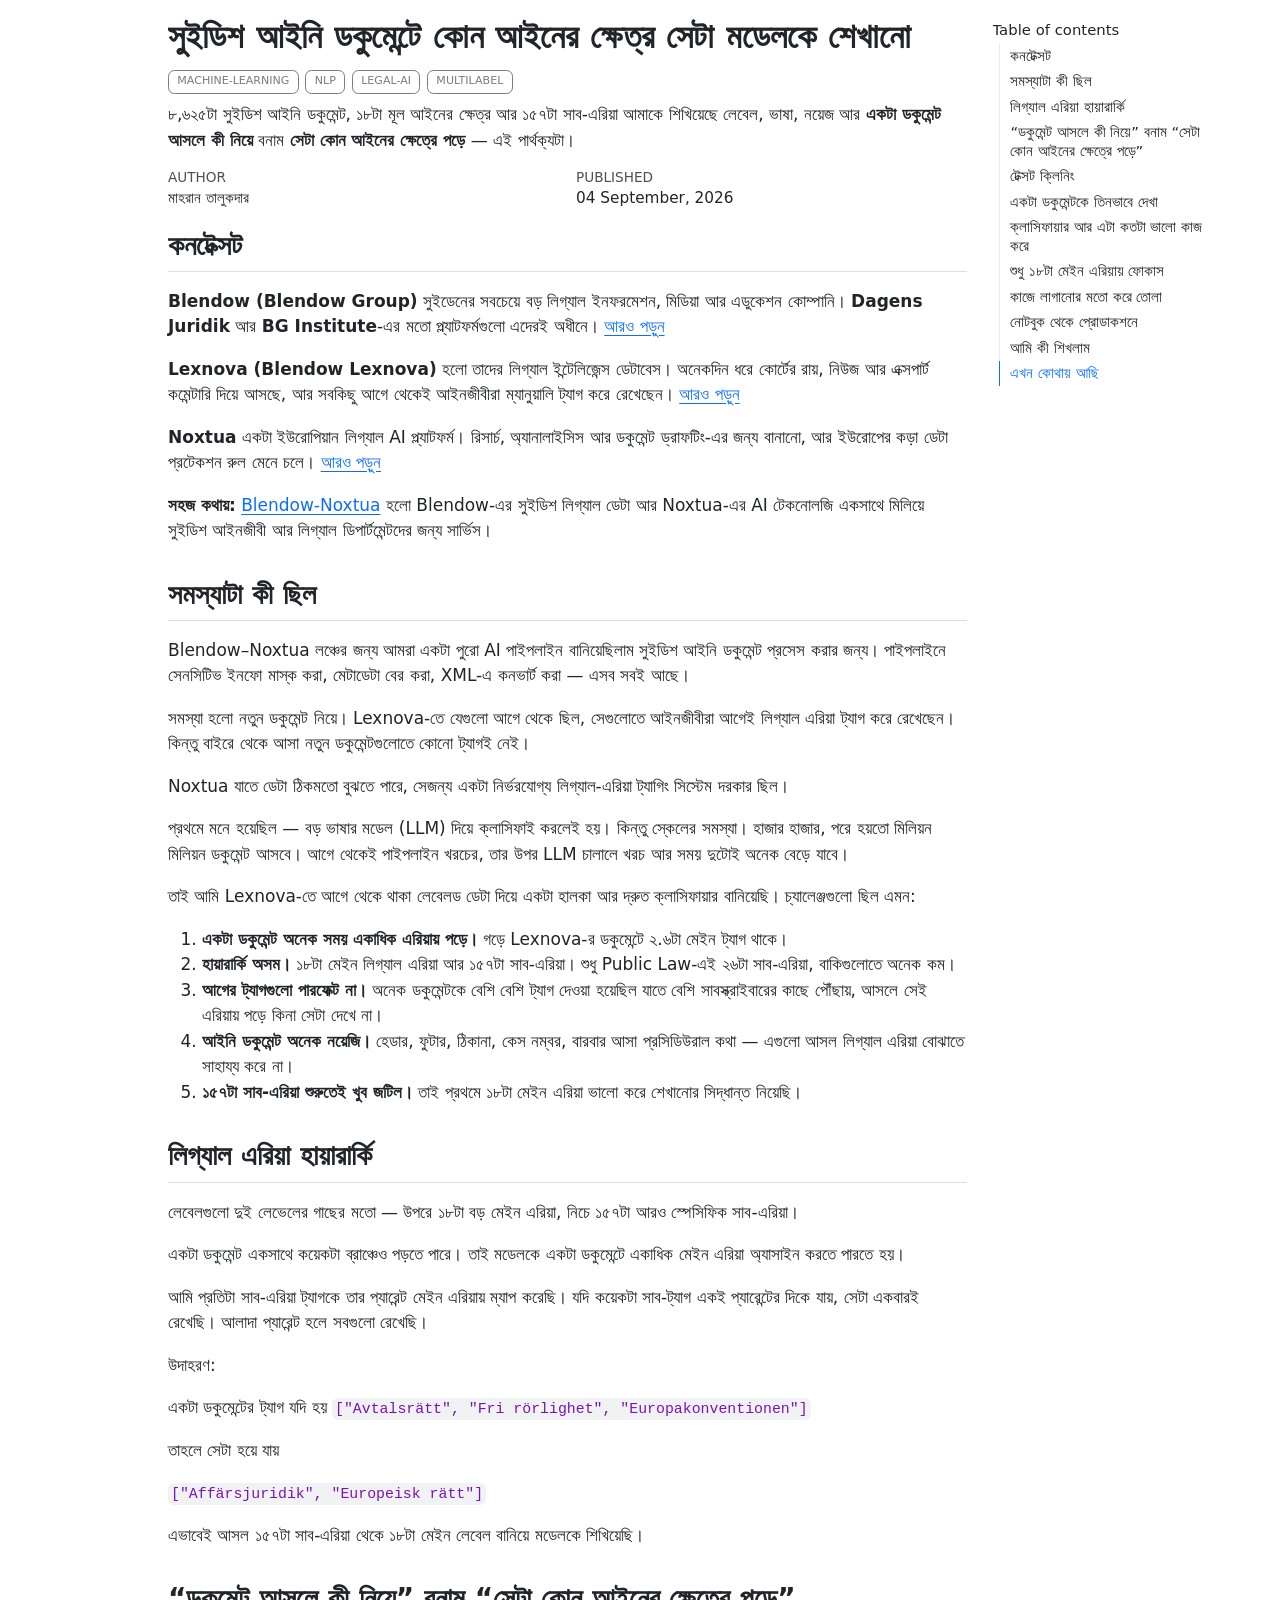
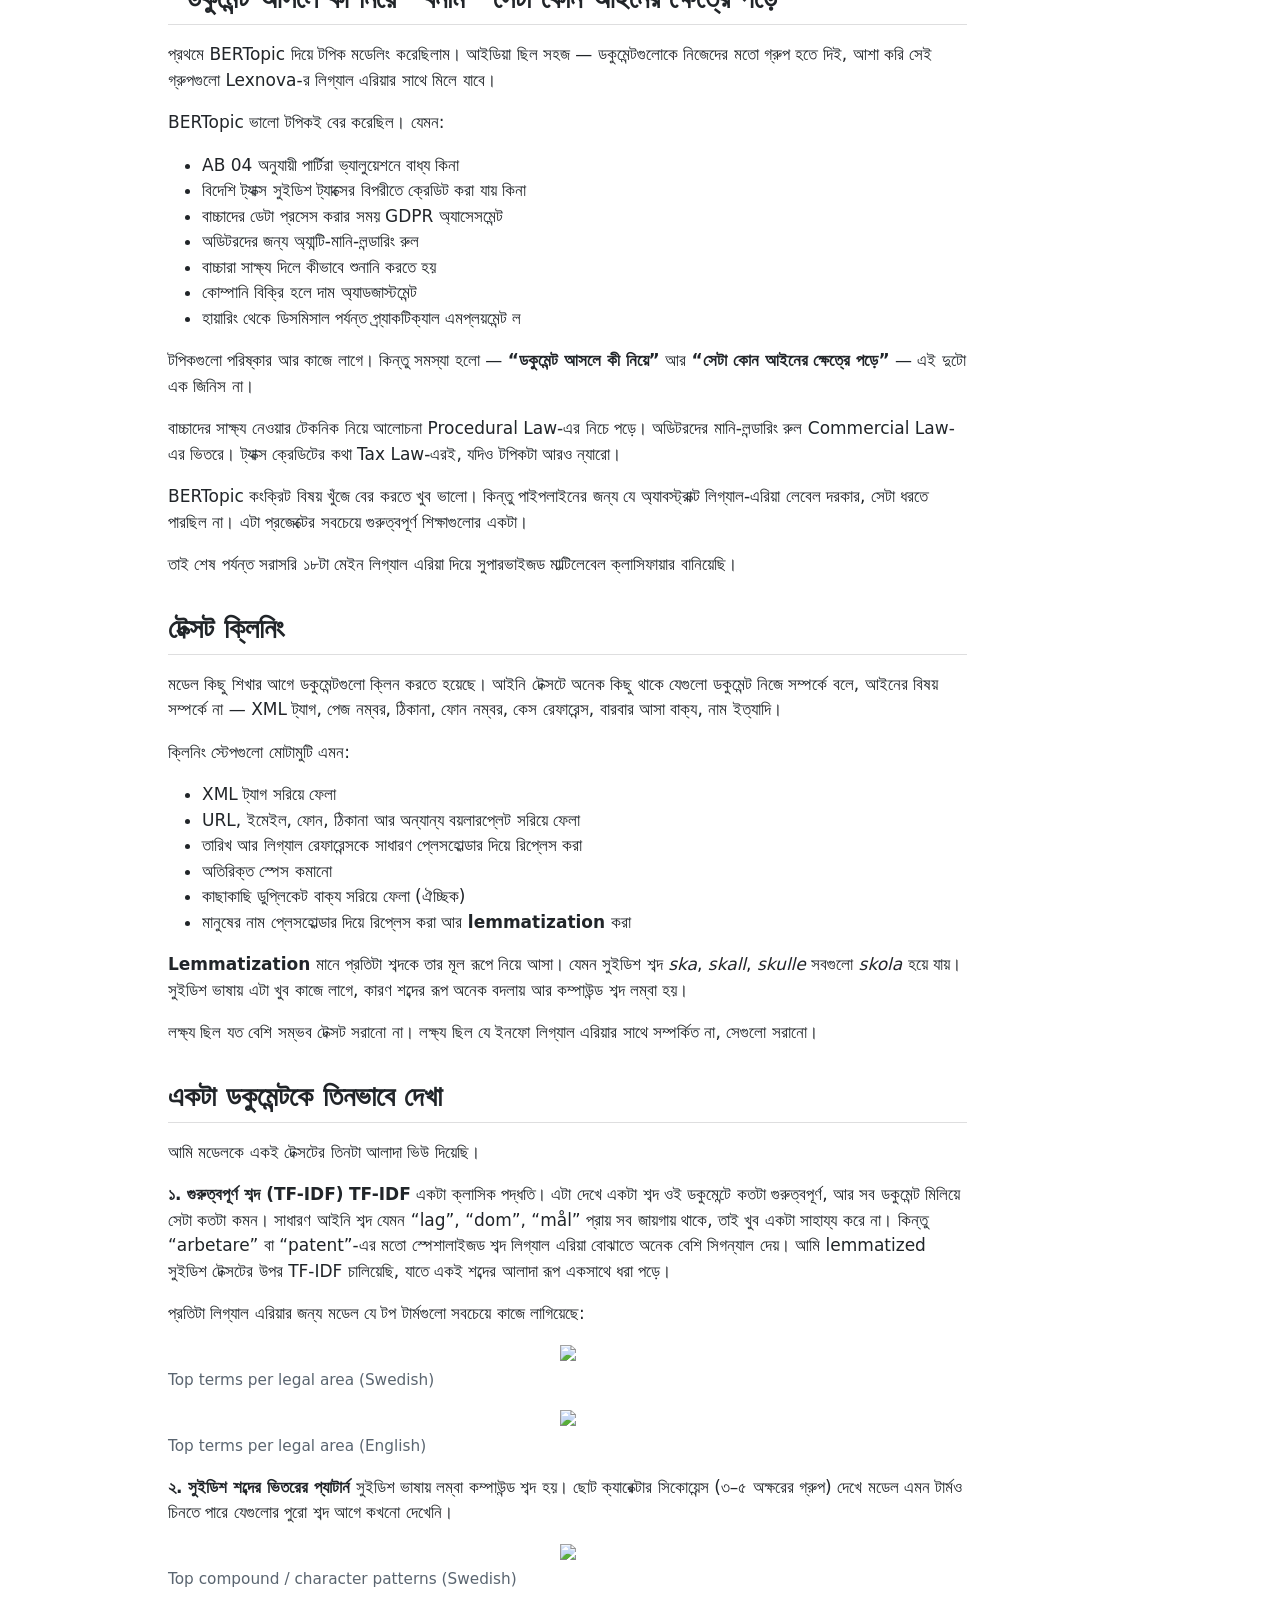
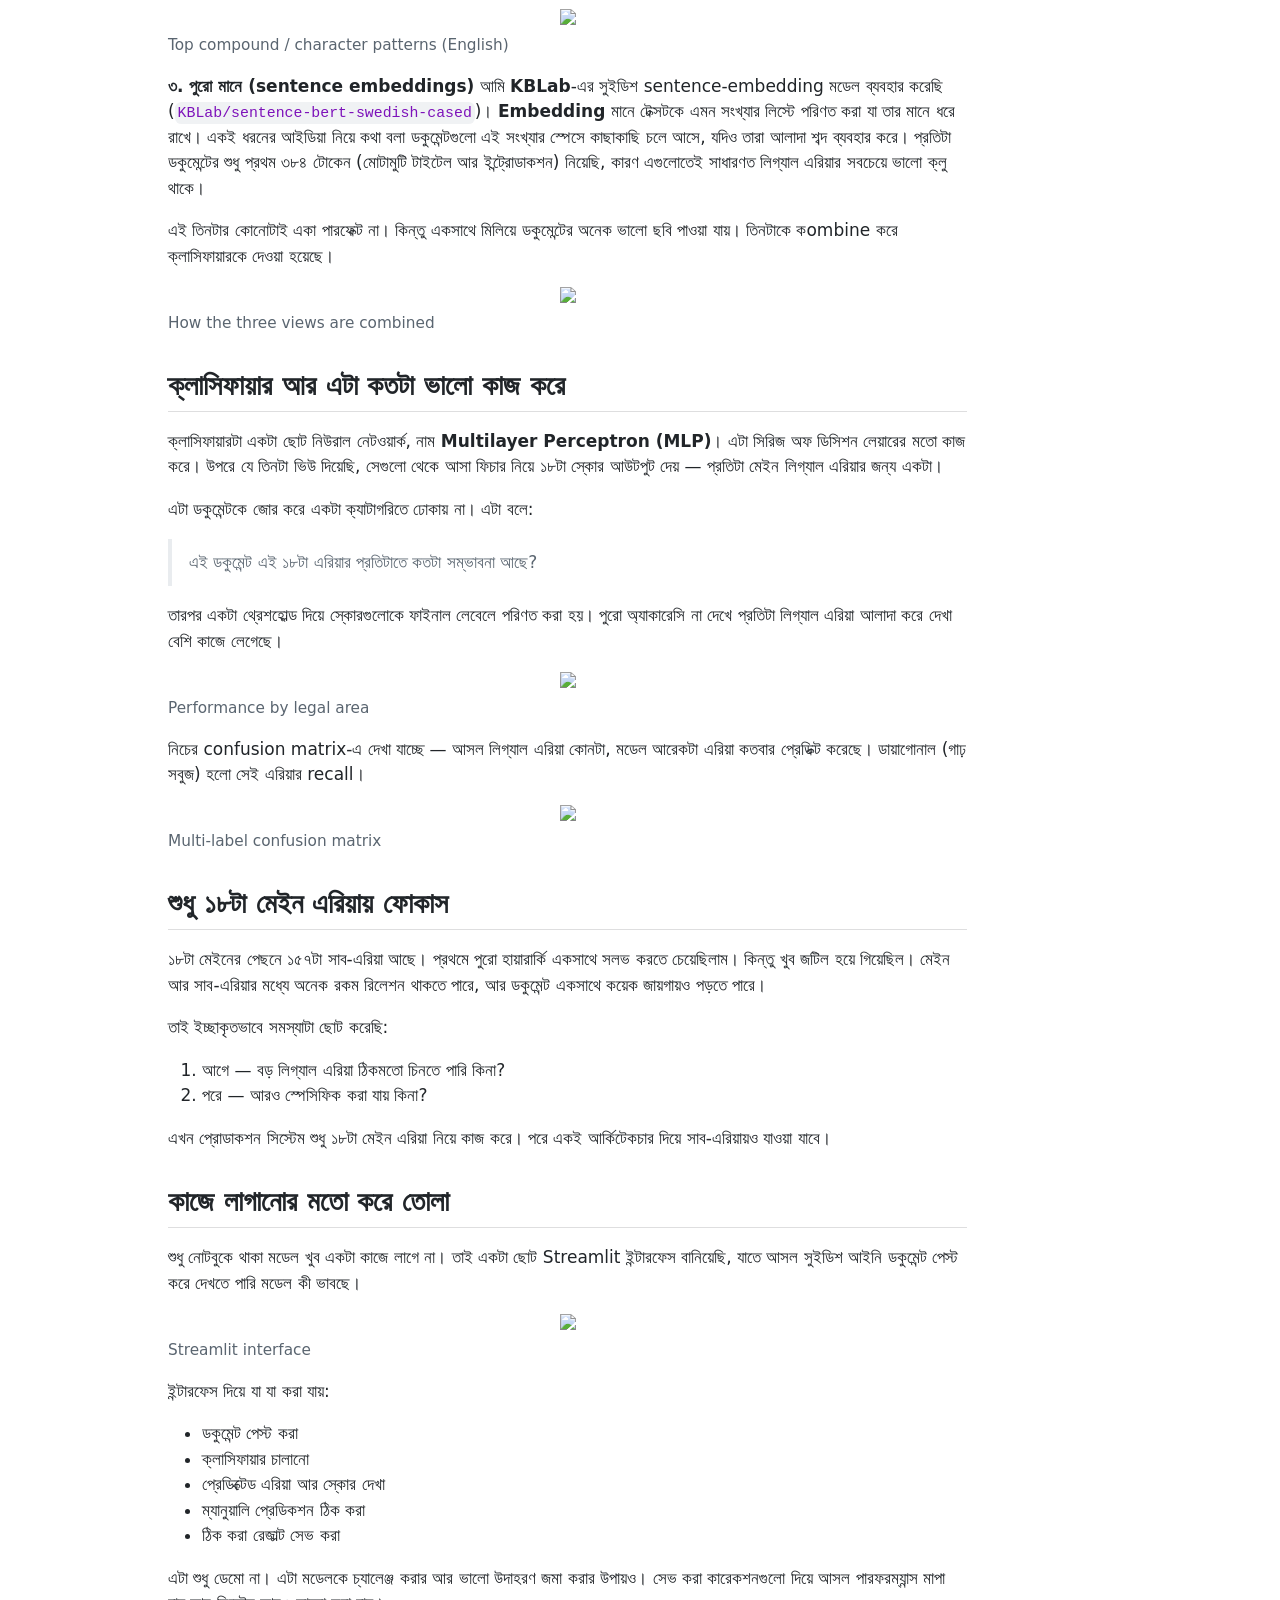
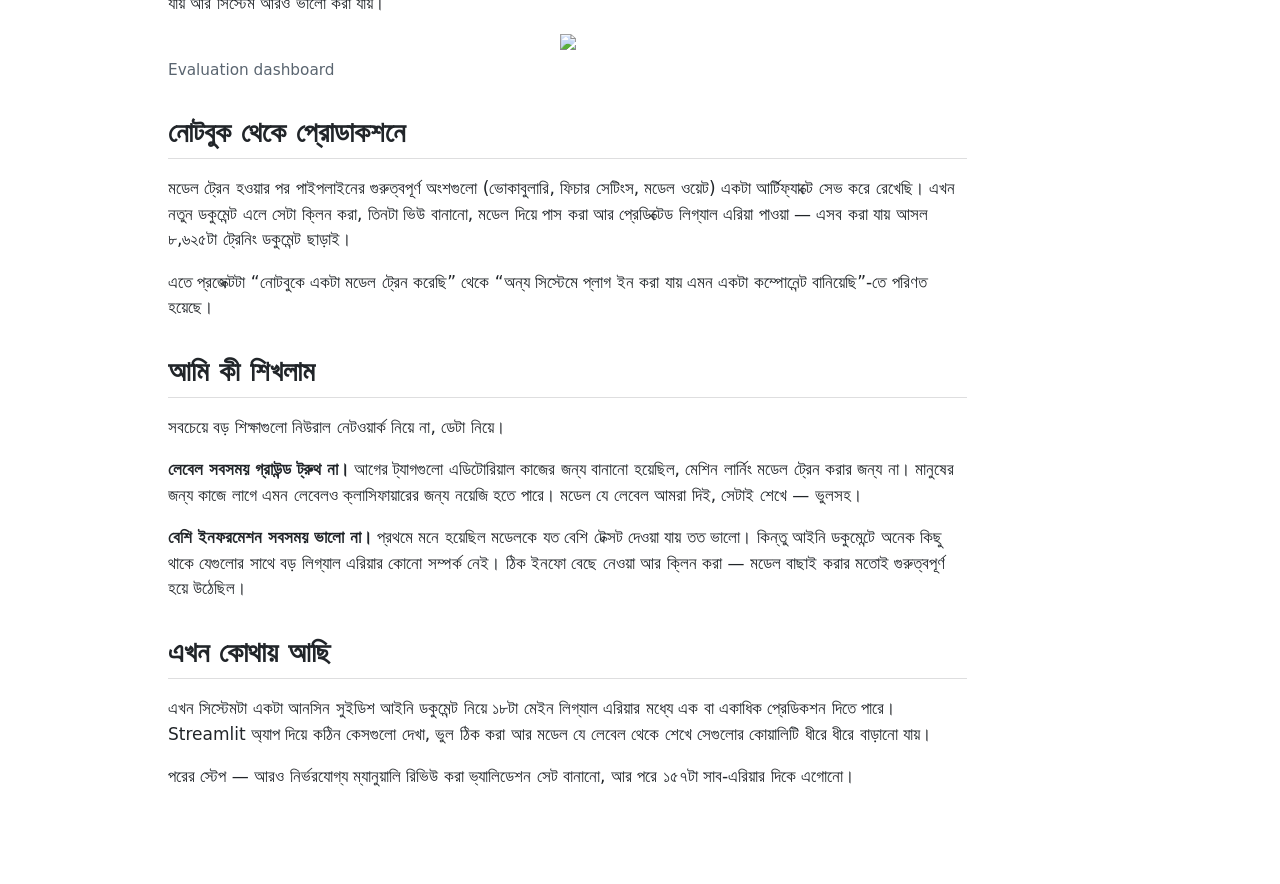
==== commit 1af0efba: "update blogs, short and direct" ====
--- a/index-bengali.html
+++ b/index-bengali.html
@@ -6,10 +6,10 @@
 
 <meta name="viewport" content="width=device-width, initial-scale=1.0, user-scalable=yes">
 
-<meta name="author" content="Mahraan Talukder">
-<meta name="description" content="৮,৬২৫টি সুইডিশ আইনি নথি, ১৮টি প্রধান আইনি ক্ষেত্র এবং ১৫৭টি উপ-ক্ষেত্র আমাকে লেবেল, ভাষা, নয়েজ এবং একটি নথি কী নিয়ে বনাম একটি নথি কোন আইনি ক্ষেত্রের অন্তর্গত — এই দুইয়ের পার্থক্য সম্পর্কে যা শিখিয়েছে।">
-
-<title>সুইডিশ আইনি নথিতে আইনের ক্ষেত্র শনাক্ত করতে একটি মডেলকে শেখানো</title>
+<meta name="author" content="মাহরান তালুকদার">
+<meta name="description" content="৮,৬২৫টা সুইডিশ আইনি ডকুমেন্ট, ১৮টা মূল আইনের ক্ষেত্র আর ১৫৭টা সাব-এরিয়া আমাকে শিখিয়েছে লেবেল, ভাষা, নয়েজ আর একটা ডকুমেন্ট আসলে কী নিয়ে বনাম সেটা কোন আইনের ক্ষেত্রে পড়ে — এই পার্থক্যটা।">
+
+<title>সুইডিশ আইনি ডকুমেন্টে কোন আইনের ক্ষেত্র সেটা মডেলকে শেখানো</title>
 <style>
 /* Default styles provided by pandoc.
 ** See https://pandoc.org/MANUAL.html#variables-for-html for config info.
@@ -54,37 +54,18 @@
     <h2 id="toc-title">Table of contents</h2>
    
   <ul>
-  <li><a href="#পরকষপট" id="toc-পরকষপট" class="nav-link active" data-scroll-target="#পরকষপট">প্রেক্ষাপট</a></li>
-  <li><a href="#সমসযট" id="toc-সমসযট" class="nav-link" data-scroll-target="#সমসযট">সমস্যাটি</a></li>
-  <li><a href="#আইন-কষতর-টযগ-হযররক" id="toc-আইন-কষতর-টযগ-হযররক" class="nav-link" data-scroll-target="#আইন-কষতর-টযগ-হযররক">আইনি ক্ষেত্র ট্যাগ হায়ারার্কি</a>
-  <ul class="collapse">
-  <li><a href="#লবল-মযটরকস-তর-কর" id="toc-লবল-মযটরকস-তর-কর" class="nav-link" data-scroll-target="#লবল-মযটরকস-তর-কর">লেবেল ম্যাট্রিক্স তৈরি করা</a></li>
-  <li><a href="#লবলগলক-সমঞজসযপরণ-রখ" id="toc-লবলগলক-সমঞজসযপরণ-রখ" class="nav-link" data-scroll-target="#লবলগলক-সমঞজসযপরণ-রখ">লেবেলগুলোকে সামঞ্জস্যপূর্ণ রাখা</a></li>
-  <li><a href="#মডলক-শখন" id="toc-মডলক-শখন" class="nav-link" data-scroll-target="#মডলক-শখন">মডেলকে শেখানো</a></li>
-  </ul></li>
-  <li><a href="#একট-নথ-ক-নয-বনম-এট-কন-আইন-কষতরর-অনতরগত" id="toc-একট-নথ-ক-নয-বনম-এট-কন-আইন-কষতরর-অনতরগত" class="nav-link" data-scroll-target="#একট-নথ-ক-নয-বনম-এট-কন-আইন-কষতরর-অনতরগত">“একটি নথি কী নিয়ে” বনাম “এটি কোন আইনি ক্ষেত্রের অন্তর্গত”</a></li>
-  <li><a href="#নথর-টকসট-পরষকর-কর" id="toc-নথর-টকসট-পরষকর-কর" class="nav-link" data-scroll-target="#নথর-টকসট-পরষকর-কর">নথির টেক্সট পরিষ্কার করা</a></li>
-  <li><a href="#একট-নথ-পডর-তনট-ভনন-উপয" id="toc-একট-নথ-পডর-তনট-ভনন-উপয" class="nav-link" data-scroll-target="#একট-নথ-পডর-তনট-ভনন-উপয">একটি নথি পড়ার তিনটি ভিন্ন উপায়</a>
-  <ul class="collapse">
-  <li><a href="#গরতবপরণ-শবদগল-দখ" id="toc-গরতবপরণ-শবদগল-দখ" class="nav-link" data-scroll-target="#গরতবপরণ-শবদগল-দখ">১. গুরুত্বপূর্ণ শব্দগুলো দেখা</a></li>
-  <li><a href="#সইডশ-শবদর-ভতর-দখ" id="toc-সইডশ-শবদর-ভতর-দখ" class="nav-link" data-scroll-target="#সইডশ-শবদর-ভতর-দখ">২. সুইডিশ শব্দের ভেতরে দেখা</a></li>
-  <li><a href="#টকসটর-অরথ-দখ" id="toc-টকসটর-অরথ-দখ" class="nav-link" data-scroll-target="#টকসটর-অরথ-দখ">৩. টেক্সটের অর্থ দেখা</a></li>
-  </ul></li>
-  <li><a href="#মতরগলক-একতরত-কর" id="toc-মতরগলক-একতরত-কর" class="nav-link" data-scroll-target="#মতরগলক-একতরত-কর">মাত্রাগুলোকে একত্রিত করা</a></li>
-  <li><a href="#কলসফযর" id="toc-কলসফযর" class="nav-link" data-scroll-target="#কলসফযর">ক্লাসিফায়ার</a></li>
-  <li><a href="#মডল-সকর-এব-মলযযন" id="toc-মডল-সকর-এব-মলযযন" class="nav-link" data-scroll-target="#মডল-সকর-এব-মলযযন">মডেল স্কোর এবং মূল্যায়ন</a>
-  <ul class="collapse">
-  <li><a href="#কনফউশন-মযটরকস" id="toc-কনফউশন-মযটরকস" class="nav-link" data-scroll-target="#কনফউশন-মযটরকস">কনফিউশন ম্যাট্রিক্স</a></li>
-  </ul></li>
-  <li><a href="#ট-উপ-কষতরর-সমসয" id="toc-ট-উপ-কষতরর-সমসয" class="nav-link" data-scroll-target="#ট-উপ-কষতরর-সমসয">১৫৭টি উপ-ক্ষেত্রের সমস্যা</a></li>
-  <li><a href="#এটক-বসতব-বযবহরযগয-কছত-পরণত-কর" id="toc-এটক-বসতব-বযবহরযগয-কছত-পরণত-কর" class="nav-link" data-scroll-target="#এটক-বসতব-বযবহরযগয-কছত-পরণত-কর">এটিকে বাস্তবে ব্যবহারযোগ্য কিছুতে পরিণত করা</a></li>
+  <li><a href="#কনটকসট" id="toc-কনটকসট" class="nav-link active" data-scroll-target="#কনটকসট">কনটেক্সট</a></li>
+  <li><a href="#সমসযট-ক-ছল" id="toc-সমসযট-ক-ছল" class="nav-link" data-scroll-target="#সমসযট-ক-ছল">সমস্যাটা কী ছিল</a></li>
+  <li><a href="#লগযল-এরয়-হয়ররক" id="toc-লগযল-এরয়-হয়ররক" class="nav-link" data-scroll-target="#লগযল-এরয়-হয়ররক">লিগ্যাল এরিয়া হায়ারার্কি</a></li>
+  <li><a href="#ডকমনট-আসল-ক-নয়-বনম-সট-কন-আইনর-কষতর-পড়" id="toc-ডকমনট-আসল-ক-নয়-বনম-সট-কন-আইনর-কষতর-পড়" class="nav-link" data-scroll-target="#ডকমনট-আসল-ক-নয়-বনম-সট-কন-আইনর-কষতর-পড়">“ডকুমেন্ট আসলে কী নিয়ে” বনাম “সেটা কোন আইনের ক্ষেত্রে পড়ে”</a></li>
+  <li><a href="#টকসট-কলন" id="toc-টকসট-কলন" class="nav-link" data-scroll-target="#টকসট-কলন">টেক্সট ক্লিনিং</a></li>
+  <li><a href="#একট-ডকমনটক-তনভব-দখ" id="toc-একট-ডকমনটক-তনভব-দখ" class="nav-link" data-scroll-target="#একট-ডকমনটক-তনভব-দখ">একটা ডকুমেন্টকে তিনভাবে দেখা</a></li>
+  <li><a href="#কলসফয়র-আর-এট-কতট-ভল-কজ-কর" id="toc-কলসফয়র-আর-এট-কতট-ভল-কজ-কর" class="nav-link" data-scroll-target="#কলসফয়র-আর-এট-কতট-ভল-কজ-কর">ক্লাসিফায়ার আর এটা কতটা ভালো কাজ করে</a></li>
+  <li><a href="#শধ-১৮ট-মইন-এরয়য়-ফকস" id="toc-শধ-১৮ট-মইন-এরয়য়-ফকস" class="nav-link" data-scroll-target="#শধ-১৮ট-মইন-এরয়য়-ফকস">শুধু ১৮টা মেইন এরিয়ায় ফোকাস</a></li>
+  <li><a href="#কজ-লগনর-মত-কর-তল" id="toc-কজ-লগনর-মত-কর-তল" class="nav-link" data-scroll-target="#কজ-লগনর-মত-কর-তল">কাজে লাগানোর মতো করে তোলা</a></li>
   <li><a href="#নটবক-থক-পরডকশন" id="toc-নটবক-থক-পরডকশন" class="nav-link" data-scroll-target="#নটবক-থক-পরডকশন">নোটবুক থেকে প্রোডাকশনে</a></li>
-  <li><a href="#পরকলপ-থক-আম-য-শখছ" id="toc-পরকলপ-থক-আম-য-শখছ" class="nav-link" data-scroll-target="#পরকলপ-থক-আম-য-শখছ">প্রকল্প থেকে আমি যা শিখেছি</a>
-  <ul class="collapse">
-  <li><a href="#লবল-সবসময-গরউনড-টরথ-নয" id="toc-লবল-সবসময-গরউনড-টরথ-নয" class="nav-link" data-scroll-target="#লবল-সবসময-গরউনড-টরথ-নয">লেবেল সবসময় গ্রাউন্ড ট্রুথ নয়</a></li>
-  <li><a href="#বশ-তথয-সবসময-ভল-নয" id="toc-বশ-তথয-সবসময-ভল-নয" class="nav-link" data-scroll-target="#বশ-তথয-সবসময-ভল-নয">বেশি তথ্য সবসময় ভালো নয়</a></li>
-  </ul></li>
-  <li><a href="#আম-এখন-কথয-আছ" id="toc-আম-এখন-কথয-আছ" class="nav-link" data-scroll-target="#আম-এখন-কথয-আছ">আমি এখন কোথায় আছি</a></li>
+  <li><a href="#আম-ক-শখলম" id="toc-আম-ক-শখলম" class="nav-link" data-scroll-target="#আম-ক-শখলম">আমি কী শিখলাম</a></li>
+  <li><a href="#এখন-কথয়-আছ" id="toc-এখন-কথয়-আছ" class="nav-link" data-scroll-target="#এখন-কথয়-আছ">এখন কোথায় আছি</a></li>
   </ul>
 </nav>
 </div>
@@ -92,7 +73,7 @@
 
 <header id="title-block-header" class="quarto-title-block default">
 <div class="quarto-title">
-<h1 class="title">সুইডিশ আইনি নথিতে আইনের ক্ষেত্র শনাক্ত করতে একটি মডেলকে শেখানো</h1>
+<h1 class="title">সুইডিশ আইনি ডকুমেন্টে কোন আইনের ক্ষেত্র সেটা মডেলকে শেখানো</h1>
   <div class="quarto-categories">
     <div class="quarto-category">machine-learning</div>
     <div class="quarto-category">nlp</div>
@@ -103,7 +84,7 @@
 
 <div>
   <div class="description">
-    ৮,৬২৫টি সুইডিশ আইনি নথি, ১৮টি প্রধান আইনি ক্ষেত্র এবং ১৫৭টি উপ-ক্ষেত্র আমাকে লেবেল, ভাষা, নয়েজ এবং <strong>একটি নথি কী নিয়ে</strong> বনাম <strong>একটি নথি কোন আইনি ক্ষেত্রের অন্তর্গত</strong> — এই দুইয়ের পার্থক্য সম্পর্কে যা শিখিয়েছে।
+    ৮,৬২৫টা সুইডিশ আইনি ডকুমেন্ট, ১৮টা মূল আইনের ক্ষেত্র আর ১৫৭টা সাব-এরিয়া আমাকে শিখিয়েছে লেবেল, ভাষা, নয়েজ আর <strong>একটা ডকুমেন্ট আসলে কী নিয়ে</strong> বনাম <strong>সেটা কোন আইনের ক্ষেত্রে পড়ে</strong> — এই পার্থক্যটা।
   </div>
 </div>
 
@@ -113,14 +94,14 @@
     <div>
     <div class="quarto-title-meta-heading">Author</div>
     <div class="quarto-title-meta-contents">
-             <p>Mahraan Talukder </p>
+             <p>মাহরান তালুকদার </p>
           </div>
   </div>
     
     <div>
     <div class="quarto-title-meta-heading">Published</div>
     <div class="quarto-title-meta-contents">
-      <p class="date">02 September, 2026</p>
+      <p class="date">04 September, 2026</p>
     </div>
   </div>
   
@@ -132,414 +113,183 @@
 </header>
 
 
-<section id="পরকষপট" class="level2">
-<h2 class="anchored" data-anchor-id="পরকষপট">প্রেক্ষাপট</h2>
-<p><strong>Blendow (Blendow Group):</strong> সুইডেনের শীর্ষস্থানীয় আইনি তথ্য, মিডিয়া এবং শিক্ষা প্রদানকারী প্রতিষ্ঠান। এরাই <strong>Dagens Juridik</strong> এবং <strong>BG Institute</strong>-এর মতো প্রধান সুইডিশ আইনি প্ল্যাটফর্মগুলোর ছাতা সংগঠন। <a href="https://www.blendow.se">আরও পড়ুন</a></p>
-<p><strong>Lexnova (Blendow Lexnova):</strong> Blendow-এর আইনি ইন্টেলিজেন্স নিউজ এজেন্সি ও ডেটাবেস। বছরের পর বছর ধরে এটি বিশ্লেষিত আদালতের রায়, আইনি খবর এবং বিশেষজ্ঞ মন্তব্য সরবরাহ করে আসছে, যেখানে আইনি পেশাদারদের দ্বারা ম্যানুয়ালি শ্রেণীবদ্ধ ও ট্যাগ করা সুইডিশ আইনি নথির একটি বিশাল লাইব্রেরি রয়েছে। <a href="https://www.lexnova.se">আরও পড়ুন</a></p>
-<p><strong>Noxtua:</strong> একটি বিশেষায়িত ইউরোপীয় লিগ্যাল AI প্ল্যাটফর্ম, যা মূলত টেক স্টার্টআপ Xayn এবং শীর্ষস্থানীয় ল ফার্মগুলোর সহযোগিতায় তৈরি। এটি আইনি গবেষণা, বিশ্লেষণ এবং নথি খসড়া তৈরির জন্য ডিজাইন করা হয়েছে এবং ইউরোপীয় ডেটা সুরক্ষা মান মেনে আইনি কর্মপ্রবাহে AI সক্ষমতা নিয়ে আসে। <a href="https://www.noxtua.com">আরও পড়ুন</a></p>
-<p><strong>সংক্ষেপে বলতে গেলে:</strong> <strong><a href="https://www.blendow.se/blendow-noxtua">Blendow-Noxtua</a></strong> হলো Blendow-এর সুইডিশ আইনি ডেটা এবং Noxtua-র লিগ্যাল AI প্রযুক্তিকে একত্রিত করে সুইডিশ আইনজীবী ও আইন বিভাগগুলোর সেবায় নিবেদিত একটি যৌথ উদ্যোগ।</p>
-</section>
-<section id="সমসযট" class="level2">
-<h2 class="anchored" data-anchor-id="সমসযট">সমস্যাটি</h2>
-<p>বড় <strong>Blendow–Noxtua</strong> লঞ্চের জন্য, আমরা বিভিন্ন উৎস থেকে সংগৃহীত সুইডিশ আইনি কন্টেন্ট নিরাপদে ও নির্ভরযোগ্যভাবে প্রক্রিয়া করার জন্য একটি সম্পূর্ণ AI ডকুমেন্ট-প্রসেসিং পাইপলাইন তৈরি করেছিলাম। এই পাইপলাইনে বেশ কয়েকটি ধাপ রয়েছে, যেমন সংবেদনশীল তথ্য মাস্কিং, মেটাডেটা এক্সট্র্যাকশন, নথিকে XML-এ রূপান্তর, ইত্যাদি।</p>
-<p>তবে আমরা যে বেশিরভাগ কন্টেন্ট সংগ্রহ করি, তা পাইপলাইন আগে কখনো দেখেনি। <strong>Blendow Lexnova</strong> ডেটাবেসে ইতিমধ্যে থাকা নথিগুলোতে বছরের পর বছর ধরে লেখক ও আইনজীবীরা আইনি ক্ষেত্র নির্ধারণ করে দিয়েছেন, কিন্তু বাইরের উৎস থেকে সংগৃহীত নতুন উপাদান সম্পূর্ণ অজানা এবং ট্যাগবিহীন অবস্থায় আসে।</p>
-<p>আমাদের একটি সামঞ্জস্যপূর্ণ আইনি-ক্ষেত্র ট্যাগিং ধাপ দরকার ছিল, যাতে <strong>Noxtua</strong> আমাদের ডেটা সঠিকভাবে বুঝতে ও প্রক্রিয়া করতে পারে।</p>
+<section id="কনটকসট" class="level2">
+<h2 class="anchored" data-anchor-id="কনটকসট">কনটেক্সট</h2>
+<p><strong>Blendow (Blendow Group)</strong> সুইডেনের সবচেয়ে বড় লিগ্যাল ইনফরমেশন, মিডিয়া আর এডুকেশন কোম্পানি। <strong>Dagens Juridik</strong> আর <strong>BG Institute</strong>-এর মতো প্ল্যাটফর্মগুলো এদেরই অধীনে। <a href="https://www.blendow.se">আরও পড়ুন</a></p>
+<p><strong>Lexnova (Blendow Lexnova)</strong> হলো তাদের লিগ্যাল ইন্টেলিজেন্স ডেটাবেস। অনেকদিন ধরে কোর্টের রায়, নিউজ আর এক্সপার্ট কমেন্টারি দিয়ে আসছে, আর সবকিছু আগে থেকেই আইনজীবীরা ম্যানুয়ালি ট্যাগ করে রেখেছেন। <a href="https://www.lexnova.se">আরও পড়ুন</a></p>
+<p><strong>Noxtua</strong> একটা ইউরোপিয়ান লিগ্যাল AI প্ল্যাটফর্ম। রিসার্চ, অ্যানালাইসিস আর ডকুমেন্ট ড্রাফটিং-এর জন্য বানানো, আর ইউরোপের কড়া ডেটা প্রটেকশন রুল মেনে চলে। <a href="https://www.noxtua.com">আরও পড়ুন</a></p>
+<p><strong>সহজ কথায়:</strong> <a href="https://www.blendow.se/blendow-noxtua">Blendow-Noxtua</a> হলো Blendow-এর সুইডিশ লিগ্যাল ডেটা আর Noxtua-এর AI টেকনোলজি একসাথে মিলিয়ে সুইডিশ আইনজীবী আর লিগ্যাল ডিপার্টমেন্টদের জন্য সার্ভিস।</p>
+</section>
+<section id="সমসযট-ক-ছল" class="level2">
+<h2 class="anchored" data-anchor-id="সমসযট-ক-ছল">সমস্যাটা কী ছিল</h2>
+<p>Blendow–Noxtua লঞ্চের জন্য আমরা একটা পুরো AI পাইপলাইন বানিয়েছিলাম সুইডিশ আইনি ডকুমেন্ট প্রসেস করার জন্য। পাইপলাইনে সেনসিটিভ ইনফো মাস্ক করা, মেটাডেটা বের করা, XML-এ কনভার্ট করা — এসব সবই আছে।</p>
+<p>সমস্যা হলো নতুন ডকুমেন্ট নিয়ে। Lexnova-তে যেগুলো আগে থেকে ছিল, সেগুলোতে আইনজীবীরা আগেই লিগ্যাল এরিয়া ট্যাগ করে রেখেছেন। কিন্তু বাইরে থেকে আসা নতুন ডকুমেন্টগুলোতে কোনো ট্যাগই নেই।</p>
+<p>Noxtua যাতে ডেটা ঠিকমতো বুঝতে পারে, সেজন্য একটা নির্ভরযোগ্য লিগ্যাল-এরিয়া ট্যাগিং সিস্টেম দরকার ছিল।</p>
+<p>প্রথমে মনে হয়েছিল — বড় ভাষার মডেল (LLM) দিয়ে ক্লাসিফাই করলেই হয়। কিন্তু স্কেলের সমস্যা। হাজার হাজার, পরে হয়তো মিলিয়ন মিলিয়ন ডকুমেন্ট আসবে। আগে থেকেই পাইপলাইন খরচের, তার উপর LLM চালালে খরচ আর সময় দুটোই অনেক বেড়ে যাবে।</p>
+<p>তাই আমি Lexnova-তে আগে থেকে থাকা লেবেলড ডেটা দিয়ে একটা হালকা আর দ্রুত ক্লাসিফায়ার বানিয়েছি। চ্যালেঞ্জগুলো ছিল এমন:</p>
+<ol type="1">
+<li><strong>একটা ডকুমেন্ট অনেক সময় একাধিক এরিয়ায় পড়ে।</strong> গড়ে Lexnova-র ডকুমেন্টে ২.৬টা মেইন ট্যাগ থাকে।</li>
+<li><strong>হায়ারার্কি অসম।</strong> ১৮টা মেইন লিগ্যাল এরিয়া আর ১৫৭টা সাব-এরিয়া। শুধু Public Law-এই ২৬টা সাব-এরিয়া, বাকিগুলোতে অনেক কম।</li>
+<li><strong>আগের ট্যাগগুলো পারফেক্ট না।</strong> অনেক ডকুমেন্টকে বেশি বেশি ট্যাগ দেওয়া হয়েছিল যাতে বেশি সাবস্ক্রাইবারের কাছে পৌঁছায়, আসলে সেই এরিয়ায় পড়ে কিনা সেটা দেখে না।</li>
+<li><strong>আইনি ডকুমেন্ট অনেক নয়েজি।</strong> হেডার, ফুটার, ঠিকানা, কেস নম্বর, বারবার আসা প্রসিডিউরাল কথা — এগুলো আসল লিগ্যাল এরিয়া বোঝাতে সাহায্য করে না।</li>
+<li><strong>১৫৭টা সাব-এরিয়া শুরুতেই খুব জটিল।</strong> তাই প্রথমে ১৮টা মেইন এরিয়া ভালো করে শেখানোর সিদ্ধান্ত নিয়েছি।</li>
+</ol>
+</section>
+<section id="লগযল-এরয়-হয়ররক" class="level2">
+<h2 class="anchored" data-anchor-id="লগযল-এরয়-হয়ররক">লিগ্যাল এরিয়া হায়ারার্কি</h2>
+<p>লেবেলগুলো দুই লেভেলের গাছের মতো — উপরে ১৮টা বড় মেইন এরিয়া, নিচে ১৫৭টা আরও স্পেসিফিক সাব-এরিয়া।</p>
+<p>একটা ডকুমেন্ট একসাথে কয়েকটা ব্রাঞ্চেও পড়তে পারে। তাই মডেলকে একটা ডকুমেন্টে একাধিক মেইন এরিয়া অ্যাসাইন করতে পারতে হয়।</p>
+<p>আমি প্রতিটা সাব-এরিয়া ট্যাগকে তার প্যারেন্ট মেইন এরিয়ায় ম্যাপ করেছি। যদি কয়েকটা সাব-ট্যাগ একই প্যারেন্টের দিকে যায়, সেটা একবারই রেখেছি। আলাদা প্যারেন্ট হলে সবগুলো রেখেছি।</p>
+<p>উদাহরণ:</p>
+<p>একটা ডকুমেন্টের ট্যাগ যদি হয় <code>["Avtalsrätt", "Fri rörlighet", "Europakonventionen"]</code></p>
+<p>তাহলে সেটা হয়ে যায়</p>
+<p><code>["Affärsjuridik", "Europeisk rätt"]</code></p>
+<p>এভাবেই আসল ১৫৭টা সাব-এরিয়া থেকে ১৮টা মেইন লেবেল বানিয়ে মডেলকে শিখিয়েছি।</p>
+</section>
+<section id="ডকমনট-আসল-ক-নয়-বনম-সট-কন-আইনর-কষতর-পড়" class="level2">
+<h2 class="anchored" data-anchor-id="ডকমনট-আসল-ক-নয়-বনম-সট-কন-আইনর-কষতর-পড়">“ডকুমেন্ট আসলে কী নিয়ে” বনাম “সেটা কোন আইনের ক্ষেত্রে পড়ে”</h2>
+<p>প্রথমে BERTopic দিয়ে টপিক মডেলিং করেছিলাম। আইডিয়া ছিল সহজ — ডকুমেন্টগুলোকে নিজেদের মতো গ্রুপ হতে দিই, আশা করি সেই গ্রুপগুলো Lexnova-র লিগ্যাল এরিয়ার সাথে মিলে যাবে।</p>
+<p>BERTopic ভালো টপিকই বের করেছিল। যেমন:</p>
+<ul>
+<li>AB 04 অনুযায়ী পার্টিরা ভ্যালুয়েশনে বাধ্য কিনা</li>
+<li>বিদেশি ট্যাক্স সুইডিশ ট্যাক্সের বিপরীতে ক্রেডিট করা যায় কিনা</li>
+<li>বাচ্চাদের ডেটা প্রসেস করার সময় GDPR অ্যাসেসমেন্ট</li>
+<li>অডিটরদের জন্য অ্যান্টি-মানি-লন্ডারিং রুল</li>
+<li>বাচ্চারা সাক্ষ্য দিলে কীভাবে শুনানি করতে হয়</li>
+<li>কোম্পানি বিক্রি হলে দাম অ্যাডজাস্টমেন্ট</li>
+<li>হায়ারিং থেকে ডিসমিসাল পর্যন্ত প্র্যাকটিক্যাল এমপ্লয়মেন্ট ল</li>
+</ul>
+<p>টপিকগুলো পরিষ্কার আর কাজে লাগে। কিন্তু সমস্যা হলো — <strong>“ডকুমেন্ট আসলে কী নিয়ে”</strong> আর <strong>“সেটা কোন আইনের ক্ষেত্রে পড়ে”</strong> — এই দুটো এক জিনিস না।</p>
+<p>বাচ্চাদের সাক্ষ্য নেওয়ার টেকনিক নিয়ে আলোচনা Procedural Law-এর নিচে পড়ে। অডিটরদের মানি-লন্ডারিং রুল Commercial Law-এর ভিতরে। ট্যাক্স ক্রেডিটের কথা Tax Law-এরই, যদিও টপিকটা আরও ন্যারো।</p>
+<p>BERTopic কংক্রিট বিষয় খুঁজে বের করতে খুব ভালো। কিন্তু পাইপলাইনের জন্য যে অ্যাবস্ট্রাক্ট লিগ্যাল-এরিয়া লেবেল দরকার, সেটা ধরতে পারছিল না। এটা প্রজেক্টের সবচেয়ে গুরুত্বপূর্ণ শিক্ষাগুলোর একটা।</p>
+<p>তাই শেষ পর্যন্ত সরাসরি ১৮টা মেইন লিগ্যাল এরিয়া দিয়ে সুপারভাইজড মাল্টিলেবেল ক্লাসিফায়ার বানিয়েছি।</p>
+</section>
+<section id="টকসট-কলন" class="level2">
+<h2 class="anchored" data-anchor-id="টকসট-কলন">টেক্সট ক্লিনিং</h2>
+<p>মডেল কিছু শিখার আগে ডকুমেন্টগুলো ক্লিন করতে হয়েছে। আইনি টেক্সটে অনেক কিছু থাকে যেগুলো ডকুমেন্ট নিজে সম্পর্কে বলে, আইনের বিষয় সম্পর্কে না — XML ট্যাগ, পেজ নম্বর, ঠিকানা, ফোন নম্বর, কেস রেফারেন্স, বারবার আসা বাক্য, নাম ইত্যাদি।</p>
+<p>ক্লিনিং স্টেপগুলো মোটামুটি এমন:</p>
+<ul>
+<li>XML ট্যাগ সরিয়ে ফেলা</li>
+<li>URL, ইমেইল, ফোন, ঠিকানা আর অন্যান্য বয়লারপ্লেট সরিয়ে ফেলা</li>
+<li>তারিখ আর লিগ্যাল রেফারেন্সকে সাধারণ প্লেসহোল্ডার দিয়ে রিপ্লেস করা</li>
+<li>অতিরিক্ত স্পেস কমানো</li>
+<li>কাছাকাছি ডুপ্লিকেট বাক্য সরিয়ে ফেলা (ঐচ্ছিক)</li>
+<li>মানুষের নাম প্লেসহোল্ডার দিয়ে রিপ্লেস করা আর <strong>lemmatization</strong> করা</li>
+</ul>
+<p><strong>Lemmatization</strong> মানে প্রতিটা শব্দকে তার মূল রূপে নিয়ে আসা। যেমন সুইডিশ শব্দ <em>ska</em>, <em>skall</em>, <em>skulle</em> সবগুলো <em>skola</em> হয়ে যায়। সুইডিশ ভাষায় এটা খুব কাজে লাগে, কারণ শব্দের রূপ অনেক বদলায় আর কম্পাউন্ড শব্দ লম্বা হয়।</p>
+<p>লক্ষ্য ছিল যত বেশি সম্ভব টেক্সট সরানো না। লক্ষ্য ছিল যে ইনফো লিগ্যাল এরিয়ার সাথে সম্পর্কিত না, সেগুলো সরানো।</p>
+</section>
+<section id="একট-ডকমনটক-তনভব-দখ" class="level2">
+<h2 class="anchored" data-anchor-id="একট-ডকমনটক-তনভব-দখ">একটা ডকুমেন্টকে তিনভাবে দেখা</h2>
+<p>আমি মডেলকে একই টেক্সটের তিনটা আলাদা ভিউ দিয়েছি।</p>
+<p><strong>১. গুরুত্বপূর্ণ শব্দ (TF-IDF)</strong> <strong>TF-IDF</strong> একটা ক্লাসিক পদ্ধতি। এটা দেখে একটা শব্দ ওই ডকুমেন্টে কতটা গুরুত্বপূর্ণ, আর সব ডকুমেন্ট মিলিয়ে সেটা কতটা কমন। সাধারণ আইনি শব্দ যেমন “lag”, “dom”, “mål” প্রায় সব জায়গায় থাকে, তাই খুব একটা সাহায্য করে না। কিন্তু “arbetare” বা “patent”-এর মতো স্পেশালাইজড শব্দ লিগ্যাল এরিয়া বোঝাতে অনেক বেশি সিগন্যাল দেয়। আমি lemmatized সুইডিশ টেক্সটের উপর TF-IDF চালিয়েছি, যাতে একই শব্দের আলাদা রূপ একসাথে ধরা পড়ে।</p>
+<p>প্রতিটা লিগ্যাল এরিয়ার জন্য মডেল যে টপ টার্মগুলো সবচেয়ে কাজে লাগিয়েছে:</p>
+<div class="quarto-figure quarto-figure-center">
+<figure class="figure">
+<p><img src="./images/img_wrd.png" class="img-fluid figure-img"></p>
+<figcaption>Top terms per legal area (Swedish)</figcaption>
+</figure>
+</div>
+<div class="quarto-figure quarto-figure-center">
+<figure class="figure">
+<p><img src="./images/img_wrd_en.png" class="img-fluid figure-img"></p>
+<figcaption>Top terms per legal area (English)</figcaption>
+</figure>
+</div>
+<p><strong>২. সুইডিশ শব্দের ভিতরের প্যাটার্ন</strong> সুইডিশ ভাষায় লম্বা কম্পাউন্ড শব্দ হয়। ছোট ক্যারেক্টার সিকোয়েন্স (৩–৫ অক্ষরের গ্রুপ) দেখে মডেল এমন টার্মও চিনতে পারে যেগুলোর পুরো শব্দ আগে কখনো দেখেনি।</p>
+<div class="quarto-figure quarto-figure-center">
+<figure class="figure">
+<p><img src="./images/img_char.png" class="img-fluid figure-img"></p>
+<figcaption>Top compound / character patterns (Swedish)</figcaption>
+</figure>
+</div>
+<div class="quarto-figure quarto-figure-center">
+<figure class="figure">
+<p><img src="./images/img_char_en.png" class="img-fluid figure-img"></p>
+<figcaption>Top compound / character patterns (English)</figcaption>
+</figure>
+</div>
+<p><strong>৩. পুরো মানে (sentence embeddings)</strong> আমি <strong>KBLab</strong>-এর সুইডিশ sentence-embedding মডেল ব্যবহার করেছি (<code>KBLab/sentence-bert-swedish-cased</code>)। <strong>Embedding</strong> মানে টেক্সটকে এমন সংখ্যার লিস্টে পরিণত করা যা তার মানে ধরে রাখে। একই ধরনের আইডিয়া নিয়ে কথা বলা ডকুমেন্টগুলো এই সংখ্যার স্পেসে কাছাকাছি চলে আসে, যদিও তারা আলাদা শব্দ ব্যবহার করে। প্রতিটা ডকুমেন্টের শুধু প্রথম ৩৮৪ টোকেন (মোটামুটি টাইটেল আর ইন্ট্রোডাকশন) নিয়েছি, কারণ এগুলোতেই সাধারণত লিগ্যাল এরিয়ার সবচেয়ে ভালো ক্লু থাকে।</p>
+<p>এই তিনটার কোনোটাই একা পারফেক্ট না। কিন্তু একসাথে মিলিয়ে ডকুমেন্টের অনেক ভালো ছবি পাওয়া যায়। তিনটাকে কombine করে ক্লাসিফায়ারকে দেওয়া হয়েছে।</p>
+<div class="quarto-figure quarto-figure-center">
+<figure class="figure">
+<p><img src="./images/img_dim_fusion.png" class="img-fluid figure-img"></p>
+<figcaption>How the three views are combined</figcaption>
+</figure>
+</div>
+</section>
+<section id="কলসফয়র-আর-এট-কতট-ভল-কজ-কর" class="level2">
+<h2 class="anchored" data-anchor-id="কলসফয়র-আর-এট-কতট-ভল-কজ-কর">ক্লাসিফায়ার আর এটা কতটা ভালো কাজ করে</h2>
+<p>ক্লাসিফায়ারটা একটা ছোট নিউরাল নেটওয়ার্ক, নাম <strong>Multilayer Perceptron (MLP)</strong>। এটা সিরিজ অফ ডিসিশন লেয়ারের মতো কাজ করে। উপরে যে তিনটা ভিউ দিয়েছি, সেগুলো থেকে আসা ফিচার নিয়ে ১৮টা স্কোর আউটপুট দেয় — প্রতিটা মেইন লিগ্যাল এরিয়ার জন্য একটা।</p>
+<p>এটা ডকুমেন্টকে জোর করে একটা ক্যাটাগরিতে ঢোকায় না। এটা বলে:</p>
 <blockquote class="blockquote">
-<p><em>AI যুগে, স্বাভাবিক প্রথম প্রবৃত্তি হলো: “শ্রেণীবদ্ধ করতে সরাসরি একটি লার্জ ল্যাঙ্গুয়েজ মডেল (LLM) ব্যবহার করলেই তো হয়?”</em></p>
+<p>এই ডকুমেন্ট এই ১৮টা এরিয়ার প্রতিটাতে কতটা সম্ভাবনা আছে?</p>
 </blockquote>
-<p><strong><em>সমস্যাটা হলো স্কেল।</em></strong></p>
-<p>আমরা হাজার হাজার, এমনকি শেষ পর্যন্ত লক্ষ লক্ষ, নথি নিয়ে কাজ করছি। তাছাড়া, পুরো পাইপলাইনটি চালানো নিজেই ব্যয়বহুল; শুধু শ্রেণীবিভাগের জন্য একটি LLM যোগ করলে খরচ এবং প্রসেসিং সময় দুটোই আকাশচুম্বী হয়ে যাবে।</p>
-<p>তাই আমাদের এমন একটি পদ্ধতি দরকার ছিল যা দ্রুততর, সাশ্রয়ী এবং একটি বৃহত্তর প্রসেসিং পাইপলাইনের অংশ হিসেবে চালানোর মতো যথেষ্ট পূর্বাভাসযোগ্য।</p>
-<p>সেখানেই NLP এবং সেন্টেন্স এমবেডিং ব্যবহার করে একটি লিগ্যাল-এরিয়া ট্যাগিং ক্লাসিফায়ার নিয়ে আমার গবেষণা ও বাস্তবায়ন কাজে আসে। মডেলটি প্রশিক্ষণের জন্য আমি <strong>Blendow Lexnova</strong>-তে ইতিমধ্যে উপলব্ধ লেবেলযুক্ত কন্টেন্ট ব্যবহার করেছি, যদিও পথে বেশ কিছু চ্যালেঞ্জ ছিল।</p>
+<p>তারপর একটা থ্রেশহোল্ড দিয়ে স্কোরগুলোকে ফাইনাল লেবেলে পরিণত করা হয়। পুরো অ্যাকারেসি না দেখে প্রতিটা লিগ্যাল এরিয়া আলাদা করে দেখা বেশি কাজে লেগেছে।</p>
+<div class="quarto-figure quarto-figure-center">
+<figure class="figure">
+<p><img src="./images/img_scores.png" class="img-fluid figure-img"></p>
+<figcaption>Performance by legal area</figcaption>
+</figure>
+</div>
+<p>নিচের confusion matrix-এ দেখা যাচ্ছে — আসল লিগ্যাল এরিয়া কোনটা, মডেল আরেকটা এরিয়া কতবার প্রেডিক্ট করেছে। ডায়াগোনাল (গাঢ় সবুজ) হলো সেই এরিয়ার recall।</p>
+<div class="quarto-figure quarto-figure-center">
+<figure class="figure">
+<p><img src="./images/img_cm.png" class="img-fluid figure-img"></p>
+<figcaption>Multi-label confusion matrix</figcaption>
+</figure>
+</div>
+</section>
+<section id="শধ-১৮ট-মইন-এরয়য়-ফকস" class="level2">
+<h2 class="anchored" data-anchor-id="শধ-১৮ট-মইন-এরয়য়-ফকস">শুধু ১৮টা মেইন এরিয়ায় ফোকাস</h2>
+<p>১৮টা মেইনের পেছনে ১৫৭টা সাব-এরিয়া আছে। প্রথমে পুরো হায়ারার্কি একসাথে সলভ করতে চেয়েছিলাম। কিন্তু খুব জটিল হয়ে গিয়েছিল। মেইন আর সাব-এরিয়ার মধ্যে অনেক রকম রিলেশন থাকতে পারে, আর ডকুমেন্ট একসাথে কয়েক জায়গায়ও পড়তে পারে।</p>
+<p>তাই ইচ্ছাকৃতভাবে সমস্যাটা ছোট করেছি:</p>
 <ol type="1">
-<li><p><strong>মাল্টিলেবেল প্রকৃতি:</strong> আইনি নথিতে সাধারণত রেফারেন্স, সাইটেশন ইত্যাদি থাকে, যার ফলে একটি নথি একটি মামলা বর্ণনা করতে গিয়ে একাধিক আইনি ক্ষেত্র স্পর্শ করতে পারে। Lexnova-র নথিগুলোতে গড়ে <strong>২.৬টি প্রধান ট্যাগ</strong> থাকে।</p></li>
-<li><p><strong>অসামঞ্জস্যপূর্ণ হায়ারার্কি:</strong> ডেটাতে ১৮টি প্রধান আইনি ক্ষেত্র জুড়ে ছড়িয়ে থাকা ১৫৭টি উপ-ট্যাগ রয়েছে। <code>Offentlig rätt</code> (পাবলিক ল) স্পষ্টতই সবচেয়ে ভারী, যার ২৬টি উপ-ট্যাগ রয়েছে, অন্যদিকে বাকি প্রধান ক্ষেত্রগুলোতে গড়ে ৭.৭টি করে উপ-ট্যাগ আছে। এতে পাবলিক ল বাকি সবকিছুর ওপর প্রাধান্য বিস্তার করার একটি শক্তিশালী ঝুঁকি তৈরি হয়েছিল।</p></li>
-<li><p><strong>Lexnova ট্যাগের অপব্যবহার:</strong> Lexnova-তে ঐতিহাসিকভাবে অনেক নথি অতিরিক্ত সংখ্যক আইনি ক্ষেত্রে সম্প্রচার করা হয়েছে, কারণ মূল উদ্দেশ্য ছিল একটি নথি যতটা সম্ভব বেশি গ্রাহকের কাছে পৌঁছানো, নথিটি আসলেই সেই ট্যাগগুলোর অন্তর্গত কিনা তা নয়। এতে false positive বেড়েছে এবং precision কমে গেছে।</p></li>
-<li><p><strong>নথির নয়েজ:</strong> আইনি টেক্সটে হেডার, ফুটার, প্রক্রিয়াগত বাক্যাংশ, ঠিকানা এবং যোগাযোগের বিবরণের মতো প্রচুর পরিমাণে বয়লারপ্লেট নয়েজ থাকে, যা নথিটি কোন আইনি ক্ষেত্রের অন্তর্গত তা নির্ধারণে বিশেষ অবদান রাখে না।</p></li>
-<li><p><strong>উপ-ট্যাগের জটিলতা:</strong> ১৫৭টি উপ-ট্যাগ ম্যাপ ও রক্ষণাবেক্ষণ করা দ্রুতই জটিল হয়ে উঠেছিল। এ কারণে, আমাদের প্রাথমিক ফোকাস প্রথমে ১৮টি প্রধান ট্যাগে শ্রেণীবিভাগ আয়ত্ত করার দিকে সরে গিয়েছিল, পরে উপ-ট্যাগের জন্য একটি হালকা পদ্ধতি ব্যবহার করা হবে বলে ঠিক হয়।</p></li>
+<li>আগে — বড় লিগ্যাল এরিয়া ঠিকমতো চিনতে পারি কিনা?</li>
+<li>পরে — আরও স্পেসিফিক করা যায় কিনা?</li>
 </ol>
-</section>
-<section id="আইন-কষতর-টযগ-হযররক" class="level2">
-<h2 class="anchored" data-anchor-id="আইন-কষতর-টযগ-হযররক">আইনি ক্ষেত্র ট্যাগ হায়ারার্কি</h2>
-<p>লেবেলগুলো একটি দুই-স্তরের পারিবারিক গাছের মতো সাজানো ছিল, যেখানে ওপরে ছিল <strong>১৮টি ব্যাপক আইনি ক্ষেত্র</strong> এবং তার নিচে ছিল <strong>১৫৭টি আরও নির্দিষ্ট উপ-ক্ষেত্র</strong>। হায়ারার্কির একটি সরলীকৃত অংশ দেখতে এমন:</p>
-<table class="caption-top table">
-<colgroup>
-<col style="width: 36%">
-<col style="width: 31%">
-<col style="width: 31%">
-</colgroup>
-<thead>
-<tr class="header">
-<th>প্রধান আইনি ক্ষেত্র</th>
-<th>কিছু উদাহরণ উপ-ক্ষেত্র</th>
-<th>মোট উপ-ক্ষেত্র</th>
-</tr>
-</thead>
-<tbody>
-<tr class="odd">
-<td><strong>Offentlig rätt</strong> (পাবলিক ল)</td>
-<td><strong>Djurhållning</strong> (প্রাণী পালন/কল্যাণ), <br> <strong>Kommunalrätt</strong> (পৌর আইন/স্থানীয় সরকার আইন)</td>
-<td>২৬</td>
-</tr>
-<tr class="even">
-<td><strong>Affärsjuridik</strong> (বাণিজ্যিক/ব্যবসায়িক আইন)</td>
-<td><strong>Associationsrätt-aktiebolagsrätt</strong> (কর্পোরেট আইন-সীমিত কোম্পানি), <br> <strong>Sakrätt</strong> (সম্পত্তি আইন বা rem-এর অধিকার)</td>
-<td>১৩</td>
-</tr>
-<tr class="odd">
-<td><strong>Miljörätt</strong> (পরিবেশ আইন)</td>
-<td><strong>Buller</strong> (শব্দ দূষণ), <br> <strong>Djur-och växtskydd</strong> (উদ্ভিদ ও প্রাণী সুরক্ষা)</td>
-<td>১৩</td>
-</tr>
-</tbody>
-</table>
-<p>সম্পূর্ণ হায়ারার্কি এর চেয়ে অনেক বড় এবং অসম ছিল। কিছু শাখায় অন্যদের তুলনায় অনেক বেশি উপ-ক্ষেত্র ও নথি ছিল। একটি একক নথিতে বিভিন্ন শাখা থেকে একাধিক উপ-ক্ষেত্র ট্যাগ থাকতে পারত। এর মানে হলো, কাজটিকে শুধু <strong>একটি</strong> আইনি ক্ষেত্র বেছে নেওয়া হিসেবে বিবেচনা করা যেত না। মডেলটিকে একই নথিতে <strong>একাধিক প্রধান আইনি ক্ষেত্র</strong> নির্ধারণ করতে সক্ষম হতে হতো।</p>
-<p>এই পরীক্ষার জন্য, আমি প্রতিটি নথির <strong>উপ-ক্ষেত্র ট্যাগগুলো</strong> তাদের বৃহত্তর <strong>প্যারেন্ট ক্ষেত্রে</strong> ম্যাপ করতে বিদ্যমান হায়ারার্কি ব্যবহার করেছি। যদি একাধিক উপ-ক্ষেত্র একই প্যারেন্টের অন্তর্গত হতো, তাহলে সেই প্যারেন্টটি শুধু একবারই রাখা হতো। যদি তারা ভিন্ন প্যারেন্টের অন্তর্গত হতো, তাহলে সেই সব প্যারেন্টই রাখা হতো।</p>
-<p>উদাহরণস্বরূপ, একটি নথিতে এমন <strong>উপ-ক্ষেত্র ট্যাগ</strong> থাকতে পারে:</p>
-<blockquote class="blockquote">
-<p><strong>[“Avtalsrätt”, “Fri rörlighet”, “Europakonventionen”]</strong></p>
-</blockquote>
-<p>বিদ্যমান হায়ারার্কি ব্যবহার করে:</p>
+<p>এখন প্রোডাকশন সিস্টেম শুধু ১৮টা মেইন এরিয়া নিয়ে কাজ করে। পরে একই আর্কিটেকচার দিয়ে সাব-এরিয়ায়ও যাওয়া যাবে।</p>
+</section>
+<section id="কজ-লগনর-মত-কর-তল" class="level2">
+<h2 class="anchored" data-anchor-id="কজ-লগনর-মত-কর-তল">কাজে লাগানোর মতো করে তোলা</h2>
+<p>শুধু নোটবুকে থাকা মডেল খুব একটা কাজে লাগে না। তাই একটা ছোট Streamlit ইন্টারফেস বানিয়েছি, যাতে আসল সুইডিশ আইনি ডকুমেন্ট পেস্ট করে দেখতে পারি মডেল কী ভাবছে।</p>
+<div class="quarto-figure quarto-figure-center">
+<figure class="figure">
+<p><img src="./images/img_ui.png" class="img-fluid figure-img"></p>
+<figcaption>Streamlit interface</figcaption>
+</figure>
+</div>
+<p>ইন্টারফেস দিয়ে যা যা করা যায়:</p>
 <ul>
-<li><code>Avtalsrätt</code> (চুক্তি আইন) <strong>উপ-ট্যাগ</strong> <code>Affärsjuridik</code> (বাণিজ্যিক/ব্যবসায়িক আইন) <strong>প্রধান ট্যাগের</strong> অন্তর্গত।</li>
-<li><code>Fri rörlighet</code> (অবাধ চলাচল) <strong>উপ-ট্যাগ</strong> <code>Europeisk rätt</code> <strong>প্রধান ট্যাগের</strong> অন্তর্গত।</li>
-<li><code>Europakonventionen</code> (ইউরোপীয় মানবাধিকার কনভেনশন) <strong>উপ-ট্যাগও</strong> <code>Europeisk rätt</code> (ইউরোপীয় ইউনিয়ন আইন) <strong>প্রধান ট্যাগের</strong> অন্তর্গত।</li>
+<li>ডকুমেন্ট পেস্ট করা</li>
+<li>ক্লাসিফায়ার চালানো</li>
+<li>প্রেডিক্টেড এরিয়া আর স্কোর দেখা</li>
+<li>ম্যানুয়ালি প্রেডিকশন ঠিক করা</li>
+<li>ঠিক করা রেজাল্ট সেভ করা</li>
 </ul>
-<p>শেষ দুটি উপ-ক্ষেত্র তাই <strong>একই প্যারেন্টের</strong> দিকে নির্দেশ করে। তাই নথিটি দুটি প্রধান আইনি ক্ষেত্র পায়:</p>
-<blockquote class="blockquote">
-<p><strong>[“Affärsjuridik”, “Europeisk rätt”]</strong></p>
-</blockquote>
-<p>এই ধাপটি মূল ১৫৭টি নির্দিষ্ট উপ-ক্ষেত্রের সংগ্রহকে <strong>১৮টি প্রধান আইনি-ক্ষেত্র লেবেলে</strong> রূপান্তরিত করেছে, যা পূর্বাভাস দিতে মডেলটিকে প্রশিক্ষণ দেওয়া হয়েছিল।</p>
-<section id="লবল-মযটরকস-তর-কর" class="level3">
-<h3 class="anchored" data-anchor-id="লবল-মযটরকস-তর-কর">লেবেল ম্যাট্রিক্স তৈরি করা</h3>
-<p>পরবর্তী ধাপ ছিল <code>MultiLabelBinarizer</code> ব্যবহার করে এই লেবেলগুলোকে সংখ্যায় রূপান্তর করা। ফলাফল হলো একটি <strong>ডকুমেন্ট-বাই-লিগ্যাল-এরিয়া ম্যাট্রিক্স</strong>:</p>
-<ul>
-<li><strong>১</strong> মানে সেই আইনি ক্ষেত্রটি নথিতে প্রযোজ্য।</li>
-<li><strong>০</strong> মানে তা নয়।</li>
-</ul>
-<p>উদাহরণস্বরূপ:</p>
-<table class="caption-top table">
-<thead>
-<tr class="header">
-<th>নথি</th>
-<th style="text-align: right;">Affärsjuridik</th>
-<th style="text-align: right;">Europeisk rätt</th>
-<th style="text-align: right;">Miljörätt</th>
-<th style="text-align: right;">Skatterätt</th>
-</tr>
-</thead>
-<tbody>
-<tr class="odd">
-<td>নথি A</td>
-<td style="text-align: right;">১</td>
-<td style="text-align: right;">১</td>
-<td style="text-align: right;">০</td>
-<td style="text-align: right;">০</td>
-</tr>
-<tr class="even">
-<td>নথি B</td>
-<td style="text-align: right;">০</td>
-<td style="text-align: right;">০</td>
-<td style="text-align: right;">১</td>
-<td style="text-align: right;">০</td>
-</tr>
-<tr class="odd">
-<td>নথি C</td>
-<td style="text-align: right;">১</td>
-<td style="text-align: right;">০</td>
-<td style="text-align: right;">০</td>
-<td style="text-align: right;">১</td>
-</tr>
-</tbody>
-</table>
-<p>তাই নথি A <code>Affärsjuridik</code> এবং <code>Europeisk rätt</code> — উভয়ের অন্তর্গত।</p>
-<p>এই ম্যাট্রিক্স মূলত মডেলের <strong>উত্তরপত্র</strong>। এতে নথির টেক্সট থাকে না; এতে সেই আইনি ক্ষেত্রগুলো থাকে যা মডেলের কাছ থেকে পূর্বাভাস দেওয়ার প্রত্যাশা করা হয়।</p>
-</section>
-<section id="লবলগলক-সমঞজসযপরণ-রখ" class="level3">
-<h3 class="anchored" data-anchor-id="লবলগলক-সমঞজসযপরণ-রখ">লেবেলগুলোকে সামঞ্জস্যপূর্ণ রাখা</h3>
-<p>নথিগুলোকে তিনটি পৃথক গ্রুপে ভাগ করা হয়েছিল:</p>
-<blockquote class="blockquote">
-<p><strong>প্রশিক্ষণ সেট:</strong> যে নথিগুলো থেকে মডেল শিখতে পারবে। <br> <strong>যাচাইকরণ সেট:</strong> মডেল তৈরি ও টিউনিং করার সময় মূল্যায়নের জন্য ব্যবহৃত নথি। <br> <strong>টেস্ট সেট:</strong> চূড়ান্ত মূল্যায়নের জন্য আলাদা রাখা নথি।</p>
-</blockquote>
-<p>লেবেলগুলোর ক্ষেত্রেও একই বিভাজন প্রয়োগ করতে হয়েছে।</p>
-<blockquote class="blockquote">
-<p>যদি একটি নথি X_train-এ যায়, তার লেবেলগুলোও Y_train-এ যেতে হবে। <br> যদি একটি নথি X_validation-এ যায়, তার লেবেলগুলোও Y_validation-এ যেতে হবে। <br> এবং যদি একটি নথি X_test-এ যায়, তার লেবেলগুলোও Y_test-এ যেতে হবে।</p>
-</blockquote>
-<p>সহজ কথায়:</p>
-<blockquote class="blockquote">
-<p><strong>X = মডেল যা দেখে</strong> <br> <strong>Y = মডেলের যা পূর্বাভাস দেওয়া উচিত</strong></p>
-</blockquote>
-<p>এটি নিশ্চিত করে যে নথির ফিচার এবং তাদের লেবেল সমগ্র পরীক্ষা জুড়ে সামঞ্জস্যপূর্ণ থাকে।</p>
-</section>
-<section id="মডলক-শখন" class="level3">
-<h3 class="anchored" data-anchor-id="মডলক-শখন">মডেলকে শেখানো</h3>
-<p>প্রশিক্ষণের সময়, মডেল <code>X_train</code> থেকে একটি নথি পায়। এটি প্রতিটি প্রধান আইনি ক্ষেত্রের জন্য একটি করে, মোট <strong>১৮টি স্কোর</strong> তৈরি করে। উদাহরণস্বরূপ:</p>
-<p>উদাহরণ:</p>
-<blockquote class="blockquote">
-<p><strong>Affärsjuridik = ০.৯১</strong>, <strong>Skatterätt = ০.০৮</strong>, <strong>Processrätt = ০.৭২</strong>, <strong>Miljörätt = ০.১৪</strong>, <strong>…</strong></p>
-</blockquote>
-<p>এই স্কোরগুলো প্রকাশ করে যে মডেল কতটা দৃঢ়ভাবে বিশ্বাস করে যে প্রতিটি আইনি ক্ষেত্র সেই নথিতে প্রযোজ্য। এরপর মডেল তার আউটপুট <code>Y_train</code>-এর প্রকৃত লেবেলের সাথে তুলনা করতে পারে।</p>
-<p>ধরা যাক সঠিক উত্তর হলো:</p>
-<blockquote class="blockquote">
-<p><strong>Affärsjuridik = ১</strong> <strong>Skatterätt = ০</strong> <strong>Processrätt = ১</strong> <strong>Miljörätt = ০</strong></p>
-</blockquote>
-<p>তাই <code>Affärsjuridik</code>-এর জন্য উচ্চ স্কোর কাজে আসবে, কিন্তু <code>Skatterätt</code>-এর জন্য উচ্চ স্কোর হবে একটি ভুল। একইভাবে, <code>Processrätt</code>-কে খুব কম স্কোর দেওয়াও ভুল হবে, কারণ সেই ক্ষেত্রটি আসলে উপস্থিত।</p>
-<p>এই পার্থক্যগুলো একটি মান তৈরি করতে অবদান রাখে, যাকে বলা হয় <strong>ট্রেনিং লস</strong>। এই লসকে মডেলকে বলার একটি উপায় হিসেবে ভাবা যেতে পারে:</p>
-<blockquote class="blockquote">
-<p><strong>“তোমার পূর্বাভাস সঠিক উত্তর থেকে কতটা দূরে ছিল?”</strong></p>
-</blockquote>
-<p>এরপর মডেল তার অভ্যন্তরীণ প্যারামিটার সামঞ্জস্য করে এই লস কমানোর চেষ্টা করে। অনেক প্রশিক্ষণ নথির ওপর এই প্রক্রিয়া বারবার চালিয়ে, এটি ধীরে ধীরে এমন প্যাটার্ন শেখে, যা নথির ফিচারগুলোকে আইনি ক্ষেত্রগুলোর সাথে সংযুক্ত করে।</p>
-<p>সহজ কথায়, মডেল শিখছে:</p>
-<blockquote class="blockquote">
-<p><strong>“যখন আমি এই ধরনের শব্দ, ক্যারেক্টার প্যাটার্ন এবং সেমান্টিক রিপ্রেজেন্টেশন দেখি, তখন এই আইনি ক্ষেত্রগুলো প্রযোজ্য হওয়ার সম্ভাবনা বেশি।”</strong></p>
-</blockquote>
-</section>
-</section>
-<section id="একট-নথ-ক-নয-বনম-এট-কন-আইন-কষতরর-অনতরগত" class="level2">
-<h2 class="anchored" data-anchor-id="একট-নথ-ক-নয-বনম-এট-কন-আইন-কষতরর-অনতরগত">“একটি নথি কী নিয়ে” বনাম “এটি কোন আইনি ক্ষেত্রের অন্তর্গত”</h2>
-<p>মডেলটি নিয়ে বিস্তারিত আলোচনার আগে, একটি গুরুত্বপূর্ণ পার্থক্য আছে, যা বুঝতে আমার বেশ কিছুটা সময় লেগেছিল।</p>
-<p>প্রকল্পের প্রাথমিক পর্যায়ে আমি বিশেষভাবে <strong>BERTopic</strong>-এর দিকে টপিক মডেলিংয়ের জন্য ঝুঁকেছিলাম, কারণ এটি সংগ্রহে কাঠামো আবিষ্কারের সবচেয়ে প্রতিশ্রুতিশীল উপায় বলে মনে হয়েছিল। যদি আমি মডেলকে হাজার হাজার সুইডিশ আইনি নথি দিয়ে কন্টেন্টের ভিত্তিতে প্রাকৃতিক গ্রুপিং খুঁজে বের করতে দিতে পারতাম, তাহলে হয়তো সেই গ্রুপগুলো আমরা Lexnova-তে ইতিমধ্যে ব্যবহৃত আইনি ক্ষেত্রগুলোর সাথে মিলে যেত। সেটা একটি সুন্দর সমাধান হতে পারত, কারণ শ্রেণীবিভাগের বেশিরভাগ কষ্টসাধ্য কাজ ডেটাকে নিজে নিজে সংগঠিত হতে দিয়েই সহজে সম্পন্ন হয়ে যেত।</p>
-<p>যা আসলে ঘটেছিল তা আমার প্রত্যাশার চেয়ে অনেক বেশি প্রকাশক ছিল।</p>
-<p><strong>BERTopic</strong> সুসংগত ক্লাস্টার খুঁজে পেয়েছিল। টপিকগুলো প্রায়ই ছিল সংক্ষিপ্ত, পাঠযোগ্য, এবং স্পষ্টভাবে কোনো নির্দিষ্ট বিষয় নিয়ে। একটি রানের দিকে তাকিয়ে দেখা যায়, মডেলটি এমন গ্রুপ তৈরি করেছিল:</p>
-<ul>
-<li><p><strong>AB 04</strong>-এর অধীনে পক্ষগুলো একটি মূল্যায়নের দ্বারা বাধ্য কিনা তা নিয়ে আদালতের ভাষা (সুইডিশ নির্মাণ শিল্পে এক্সিকিউশন চুক্তির জন্য ব্যবহৃত একটি স্ট্যান্ডার্ড সাধারণ শর্তাবলীর সেট)</p></li>
-<li><p>সুইডিশ কর থেকে কোন বিদেশি কর ক্রেডিট করা যায় সে সম্পর্কিত প্রশ্ন</p></li>
-<li><p>শিশুদের ব্যক্তিগত তথ্য প্রক্রিয়াকরণের সময় GDPR-এর অধীনে পরিণতির মূল্যায়ন</p></li>
-<li><p>অডিটর এবং অ্যাকাউন্টিং ফার্মগুলোর জন্য নির্দিষ্টভাবে প্রযোজ্য অ্যান্টি-মানি-লন্ডারিং বাধ্যবাধকতা</p></li>
-<li><p>শিশুরা আদালতে সাক্ষ্য দেওয়ার সময় শুনানির কৌশল এবং প্রক্রিয়াগত কৌশল</p></li>
-<li><p>যখন কোনো কোম্পানি বিক্রি হয় এবং ক্রয়মূল্য সমন্বয় করতে হয়, তখন প্রযোজ্য নিয়ম</p></li>
-<li><p>ব্যবস্থাপকদের জন্য ব্যবহারিক শ্রম-আইন সংক্রান্ত বিষয়, নিয়োগ থেকে বরখাস্ত পর্যন্ত পুরো যাত্রা জুড়ে</p></li>
-</ul>
-<p>এই প্রতিটি টপিক প্রকৃতপক্ষেই কোনো না কোনো নির্দিষ্ট বিষয় নিয়ে। আপনি শীর্ষ শব্দগুলো এবং প্রতিনিধিত্বমূলক নথিগুলো পড়ে সহজেই বুঝতে পারবেন টেক্সটগুলো কী নিয়ে আলোচনা করছে। সমস্যা হলো, “নথিটি কী নিয়ে” তা “নথিটি কোন আইনি ক্ষেত্রের অন্তর্গত” তার সমান নয়। এটি প্রকল্পের অন্যতম গুরুত্বপূর্ণ শিক্ষায় পরিণত হয়েছিল।</p>
-<p>“শিশুরা সাক্ষ্য দেওয়ার সময় শুনানির কৌশল”-এর মতো একটি টপিক অত্যন্ত নির্দিষ্ট একটি প্রক্রিয়াগত সমস্যা। Lexnova-র শ্রেণীবিন্যাসে এটি অনেক বেশি ব্যাপক লেবেল <code>Processrätt</code> (প্রক্রিয়াগত আইন)-এর অধীনে পড়বে। অডিটরদের জন্য মানি-লন্ডারিং নিয়ম নিয়ে একটি ক্লাস্টার <code>Affärsjuridik</code> (বাণিজ্যিক/ব্যবসায়িক আইন) বা সম্পর্কিত কোনো নিয়ন্ত্রক ক্ষেত্রের ভেতরে কোথাও পড়ে। বিদেশি-কর ক্রেডিট নিয়ে একটি বিস্তারিত আলোচনা স্পষ্টতই কর আইন, তবুও টপিকটি নিজেই প্রধান ক্ষেত্র <code>Skatterätt</code> (কর আইন)-এর চেয়ে সংকীর্ণ।</p>
-<p>অন্য কথায়, <strong>BERTopic</strong> নথিগুলোর সুনির্দিষ্ট বিষয়বস্তু আবিষ্কারে চমৎকার ছিল। কিন্তু আমাদের পাইপলাইনের জন্য প্রয়োজনীয় আরও বিমূর্ত আইনি-ক্ষেত্র লেবেলগুলো পুনরুদ্ধারে এটি অনেক কম কার্যকর ছিল।</p>
-<p>এ কারণেই আমি শেষ পর্যন্ত বিশুদ্ধ টপিক মডেলিং থেকে চূড়ান্ত সমাধান হিসেবে সরে গিয়ে ১৮টি প্রধান আইনি ক্ষেত্রের ওপর সুস্পষ্টভাবে প্রশিক্ষিত একটি সুপারভাইজড মাল্টিলেবেল ক্লাসিফায়ারের দিকে গিয়েছিলাম।</p>
-</section>
-<section id="নথর-টকসট-পরষকর-কর" class="level2">
-<h2 class="anchored" data-anchor-id="নথর-টকসট-পরষকর-কর">নথির টেক্সট পরিষ্কার করা</h2>
-<p>কোনো মডেলকে নথি বোঝানোর চেষ্টা করার আগে, আমাকে প্রথমে নথিগুলোকে বোধগম্য করে তুলতে হয়েছিল। এটি প্রকল্পের একটি অনেক বড় অংশ হয়ে উঠেছিল, যা আমি প্রথমে প্রত্যাশা করিনি। আইনি নথি শুধু উপযোগী আইনি তথ্যের অনুচ্ছেদ নয়। এতে XML এবং HTML মার্কআপ, পৃষ্ঠা নম্বর, ঠিকানা, টেলিফোন নম্বর, তারিখ, মামলার রেফারেন্স, পুনরাবৃত্ত বাক্য, OCR-এর ভুল, নাম এবং অন্যান্য তথ্য থাকতে পারে, যা একজন মানব পাঠকের জন্য উপযোগী হলেও, ব্যাপক আইনি ক্ষেত্র শেখার ক্ষেত্রে বিভ্রান্তিকর হতে পারে।</p>
-<p>তাই মডেলকে সরাসরি কাঁচা নথি দেওয়ার পরিবর্তে, আমি একটি পরিষ্কারকরণ ধাপ তৈরি করেছি।</p>
-<p>পরিষ্কারকরণ প্রক্রিয়াটি মোটামুটি এভাবে কাজ করে:</p>
-<ol type="1">
-<li><p>XML ট্যাগ সরানো: যেহেতু পাইপলাইনটি ক্লাসিফায়ারে XML টেক্সট পাঠাবে, তাই XML ট্যাগগুলো সরিয়ে একটি সম্মিলিত নথি টেক্সট পাওয়া গুরুত্বপূর্ণ</p></li>
-<li><p>নয়েজ সরানো: URL, ইমেইল, ফোন নম্বর, পৃষ্ঠা মার্কার, ব্যক্তিগত নম্বর, প্রতিষ্ঠানের নম্বর, ঠিকানা এবং অন্যান্য বয়লারপ্লেট একটি খালি স্ট্রিং (““) দিয়ে প্রতিস্থাপন করতে RegEx সমাধান ব্যবহার করা হয়েছিল</p></li>
-<li><p>তারিখ ও আইনি রেফারেন্স (SFS, মামলা নম্বর, ইত্যাদি) সরল প্লেসহোল্ডারে স্বাভাবিকীকরণ: Swedish Code of Statutes (SFS) এবং মামলা নম্বরের মতো আইনি রেফারেন্সগুলোকে “SFS”, “CASENUMBER” ইত্যাদি প্লেসহোল্ডার শব্দ দিয়ে সহজভাবে প্রতিস্থাপন করতে RegEx সমাধান ব্যবহার করা হয়েছিল।</p></li>
-<li><p>অতিরিক্ত হোয়াইটস্পেস ও বিভাজক একত্রিত করা: সহজ কাজ বা বাক্য পার্সিংয়ের জন্য হোয়াইটস্পেস সরিয়ে একটি টেক্সট খণ্ড পাওয়া।</p></li>
-<li><p>ঐচ্ছিকভাবে হুবহু বা প্রায়-অনুরূপ বাক্য সরানো: আইনি নথিতে প্রায়ই পুনরাবৃত্ত বাক্য থাকতে পারে,</p></li>
-<li><p>spaCy চালানো: টোকেনাইজ করা, ঐচ্ছিকভাবে ব্যক্তির নাম বাদ দেওয়া, সারফেস ফর্ম ও লেমা রাখা: প্রকৃত মানুষের নাম PERSON প্লেসহোল্ডার শব্দ দিয়ে প্রতিস্থাপন করতে NER সমাধান ব্যবহার করে spaCy ব্যবহার করা হয়েছিল। এছাড়াও, পুরো টেক্সটটি লেমাটাইজ করা হয়েছে, অর্থাৎ নথির সব শব্দকে তাদের মূল রূপে রূপান্তরিত করা হয়েছে।</p></li>
-<li><p>দুটি আউটপুট তৈরি করা: <strong>clean_text</strong> (মূল শব্দ) এবং <strong>lemma_text</strong> (লেমাটাইজড সংস্করণ)।</p></li>
-</ol>
-<p>লেমাটাইজেশন সুইডিশ ভাষার জন্য বিশেষভাবে উপযোগী, কারণ শব্দগুলো রূপ বদলাতে পারে এবং সুইডিশ যৌগিক শব্দগুলো অনেক দীর্ঘ হয়ে যেতে পারে।</p>
-<p>মূল বিষয় হলো যতটা সম্ভব টেক্সট সরানো নয়, বরং এমন তথ্য সরানো যা <strong>নথিটি নিজে সম্পর্কে</strong> বর্ণনা করে, <strong>নথির আইনি বিষয়</strong> সম্পর্কে নয়। এই পার্থক্যটি বিস্ময়করভাবে গুরুত্বপূর্ণ হয়ে উঠেছিল।</p>
-</section>
-<section id="একট-নথ-পডর-তনট-ভনন-উপয" class="level2">
-<h2 class="anchored" data-anchor-id="একট-নথ-পডর-তনট-ভনন-উপয">একটি নথি পড়ার তিনটি ভিন্ন উপায়</h2>
-<p>একটি নথি আমাদের কিছু জানাতে পারে তার ব্যবহৃত পৃথক শব্দের মাধ্যমে, সেই শব্দগুলোর ভেতরের ছোট অংশগুলোর মাধ্যমে, এবং সম্পূর্ণ বাক্যের অর্থের মাধ্যমে। তাই আমি মডেলটিকে একই নথির তিনটি ভিন্ন দৃষ্টিভঙ্গি দিয়েছিলাম।</p>
-<section id="গরতবপরণ-শবদগল-দখ" class="level3">
-<h3 class="anchored" data-anchor-id="গরতবপরণ-শবদগল-দখ">১. গুরুত্বপূর্ণ শব্দগুলো দেখা</h3>
-<p>প্রথম দৃষ্টিভঙ্গিটি সবচেয়ে প্রথাগত।</p>
-<p>মডেলটি দেখে একটি নথিতে কোন শব্দগুলো রয়েছে এবং সংগ্রহের বাকি অংশের তুলনায় সেগুলো কতটা গুরুত্বপূর্ণ। এটি হলো <strong>TF-IDF</strong>।</p>
-<p>এটি বোঝার একটি সহজ উপায় হলো:</p>
-<blockquote class="blockquote">
-<p>যদি একটি শব্দ সর্বত্র উপস্থিত থাকে, তাহলে সম্ভবত এটি আমাদের খুব কম কিছু বলে। যদি কোনো শব্দ একটি নির্দিষ্ট আইনি ক্ষেত্রের নথিতে ঘন ঘন উপস্থিত থাকে, তাহলে এটি অনেক বেশি উপযোগী হতে পারে।</p>
-</blockquote>
-<p>উদাহরণস্বরূপ, <strong>Lag</strong> (আইন), <strong>Dom</strong> (রায়) বা <strong>Mål</strong> (মামলা)-এর মতো সাধারণ আইনি শব্দ প্রায় প্রতিটি নথিতেই দেখা যায়, তাই আইনের ক্ষেত্র নির্ধারণে সেগুলো খুব একটা সহায়ক নয়।</p>
-<p>অন্যদিকে, <strong>Arbetare</strong> (শ্রমিক/কর্মচারী)-এর মতো একটি বিশেষায়িত শব্দ বারবার শ্রম-আইন সংক্রান্ত নথিতে এবং <strong>Patent</strong> শব্দটি বুদ্ধিবৃত্তিক-সম্পত্তি-আইন সংক্রান্ত নথিতে দেখা যায়। যেহেতু এই শব্দগুলো একটি নির্দিষ্ট আইনি ক্ষেত্রের সাথে নির্দিষ্ট, তাই এগুলো অনেক বেশি উপযোগী হতে পারে।</p>
-<p>আমি লেমাটাইজড সুইডিশ টেক্সটের ওপর TF-IDF ব্যবহার করেছি; লেমাটাইজেশন সব শব্দকে তাদের মূল রূপে নিয়ে আসে, তাই <strong>ska</strong>, <strong>skall</strong> এবং <strong>skulle</strong>-এর মতো শব্দগুলো সবই তাদের মূল রূপ <strong>skola</strong> (shall / will)-এ পরিণত হয়, নিচের টেবিলে দেখানো হয়েছে যেভাবে:</p>
-<table class="caption-top table">
-<colgroup>
-<col style="width: 33%">
-<col style="width: 33%">
-<col style="width: 33%">
-</colgroup>
-<thead>
-<tr class="header">
-<th>সুইডিশ শব্দ</th>
-<th>লেমা</th>
-<th>ইংরেজি উদাহরণ</th>
-</tr>
-</thead>
-<tbody>
-<tr class="odd">
-<td><strong>ska</strong></td>
-<td><strong>skola</strong></td>
-<td><strong>ska</strong>-এর জন্য: <em>আমি আদালতে <strong>যাব</strong>।</em></td>
-</tr>
-<tr class="even">
-<td><strong>skall</strong></td>
-<td><strong>skola</strong></td>
-<td><strong>skall</strong>-এর জন্য: <em>পক্ষগুলোকে চুক্তি <strong>মেনে চলতে হবে</strong>।</em></td>
-</tr>
-<tr class="odd">
-<td><strong>skulle</strong></td>
-<td><strong>skola</strong></td>
-<td><strong>skulle</strong>-এর জন্য: <em>আমি আদালতে <strong>যেতাম</strong>।</em></td>
-</tr>
-</tbody>
-</table>
-<p><strong>ska</strong>, <strong>skall</strong> এবং <strong>skulle</strong>-এর একটি সরাসরি ইংরেজি অনুবাদ দেওয়া কঠিন, কারণ তা নির্ভর করে তারা কোন প্রসঙ্গে ব্যবহৃত হচ্ছে তার ওপর। আমি প্রতিটির জন্য একটি কাছাকাছি ইংরেজি বাক্য জুড়ে দিয়েছি, যা এই ধারণা দেবে কীভাবে এই তিনটি শব্দের একটি সাধারণ মূল শব্দ <strong>skola</strong> রয়েছে।</p>
-<p>লেমাটাইজড টেক্সট থেকে পাওয়া TF-IDF টার্মগুলো থেকে, আমি এমন ফিচারগুলো বেছে নিয়েছি যেগুলো ১৮টি আইনি-ক্ষেত্র লেবেলের সাথে সবচেয়ে শক্তিশালী সম্পর্ক দেখিয়েছে। ১৮টি আইনি ক্ষেত্রের প্রতিটির শীর্ষ ৫টি টার্মের উদাহরণ নিচে দেওয়া হলো:</p>
-<p>মূল (সুইডিশে) <img src="./images/img_wrd.png" class="img-fluid" alt="top 5 words per legal area"> অনূদিত (ইংরেজিতে) <img src="./images/img_wrd_en.png" class="img-fluid" alt="top 5 words per legal area in En"></p>
-</section>
-<section id="সইডশ-শবদর-ভতর-দখ" class="level3">
-<h3 class="anchored" data-anchor-id="সইডশ-শবদর-ভতর-দখ">২. সুইডিশ শব্দের ভেতরে দেখা</h3>
-<p>দ্বিতীয় দৃষ্টিভঙ্গিটি ছিল ক্যারেক্টার স্তরে।</p>
-<p>এটি প্রথমে অদ্ভুত শোনাতে পারে। শুধু “এখানে কোন শব্দ আছে?” জিজ্ঞাসা করার পরিবর্তে, মডেলটি “শব্দগুলোর ভেতরে কোন ছোট প্যাটার্ন উপস্থিত?” তাও খোঁজে।</p>
-<p>এটি বিশেষভাবে সুইডিশ ভাষার জন্য উপযোগী, কারণ সুইডিশ ভাষা দীর্ঘ যৌগিক শব্দ তৈরি করতে পারে, যেখানে একাধিক ধারণা একত্রে যুক্ত হয়ে একটি শব্দে পরিণত হয়। তাই সম্পূর্ণ শব্দটি আগে কখনো দেখা না গেলেও দুটি শব্দ পরস্পর সম্পর্কিত হতে পারে।</p>
-<p>৩–৫টি ক্যারেক্টারের গ্রুপ দেখে, মডেলটি এই ছোট প্যাটার্নগুলো ধরতে পারে। এমন শীর্ষ ৫টি শব্দের উদাহরণ নিচে দেওয়া হলো।</p>
-<p>মূল (সুইডিশে) <img src="./images/img_char.png" class="img-fluid" alt="top 5 chars per legal area"> অনূদিত (ইংরেজিতে) <img src="./images/img_char_en.png" class="img-fluid" alt="top 5 chars per legal area in En"></p>
-<p>এটি মডেলকে আইনি পরিভাষা চেনার আরেকটি উপায় দিয়েছে, যা একটি সাধারণ শব্দভিত্তিক পদ্ধতি হয়তো মিস করত।</p>
-</section>
-<section id="টকসটর-অরথ-দখ" class="level3">
-<h3 class="anchored" data-anchor-id="টকসটর-অরথ-দখ">৩. টেক্সটের অর্থ দেখা</h3>
-<p>তৃতীয় দৃষ্টিভঙ্গিটি একেবারে ভিন্ন।</p>
-<p>শুধু শব্দ গণনার পরিবর্তে, আমি <a href="https://huggingface.co/KBLab/sentence-bert-swedish-cased"><code>KBLab/sentence-bert-swedish-cased</code></a> নামের একটি সুইডিশ সেন্টেন্স-এমবেডিং মডেল ব্যবহার করেছি। এই মডেলের সর্বোচ্চ ইনপুট দৈর্ঘ্য <strong>৩৮৪ টোকেন</strong>। তাই, একটি এমবেডিং তৈরির আগে, আমি প্রতিটি নথিকে তার <strong>প্রথম ৩৮৪ টোকেনে</strong> সীমাবদ্ধ করেছি। এই প্রথম ৩৮৪ টোকেনে সবসময় একটি নথির <strong>শিরোনাম</strong> এবং <strong>ভূমিকা</strong> অন্তর্ভুক্ত থাকে, যা প্রায়ই একটি নথির আইনি ক্ষেত্র পূর্বাভাস দেওয়ার জন্য সবচেয়ে মূল্যবান উপাদান। সেই ৩৮৪ টোকেনের পরের কোনো টেক্সট এমবেডিং-এ ব্যবহার করা হয়নি।</p>
-<p>এটি গুরুত্বপূর্ণ ছিল, কারণ সম্পূর্ণ নথিগুলো এমবেডিং মডেলে পাঠালে অনেক বেশি প্রসেসিং সময় লাগত, যদিও মডেলটি তার সর্বোচ্চ ইনপুট দৈর্ঘ্য পর্যন্তই প্রক্রিয়া করতে পারত। ইনপুট স্পষ্টভাবে সীমাবদ্ধ করা আচরণকে পূর্বাভাসযোগ্য করে তুলেছিল, চূড়ান্ত এমবেডিং-এ অবদান রাখবে না এমন টেক্সট প্রস্তুত করায় সময় ব্যয় এড়িয়ে।</p>
-<p>এমবেডিং মডেলটি তারপর সেই ৩৮৪ টোকেনকে একটি <strong>৭৬৮-ডাইমেনশনাল সংখ্যাগত রিপ্রেজেন্টেশনে</strong> রূপান্তরিত করে, যাকে প্রায়ই <em>এমবেডিং</em> বলা হয়। এমবেডিংয়ের ধারণাটি বোঝা সহজ হয়ে যায়, যদি আমরা কল্পনা করি প্রতিটি নথিকে একটি মানচিত্রে একটি বিন্দুতে পরিণত করা হচ্ছে। একই অর্থের নথিগুলোর একে অপরের কাছাকাছি থাকা উচিত, যেখানে খুব ভিন্ন অর্থের নথিগুলো আরও দূরে থাকা উচিত।</p>
-<p>তাই শুধু দুটি নথিতে একই রকম শব্দ আছে তা শেখার পরিবর্তে, ক্লাসিফায়ারটি আরেকটি সংকেত পায় যে নথিগুলো <strong>সেমান্টিকভাবে সদৃশ</strong> কিনা।</p>
-<p>এটি উপযোগী, কারণ দুটি আইনি নথি একই রকম শব্দভাণ্ডার ব্যবহার না করেও একই রকম ধারণা নিয়ে আলোচনা করতে পারে।</p>
-</section>
-</section>
-<section id="মতরগলক-একতরত-কর" class="level2">
-<h2 class="anchored" data-anchor-id="মতরগলক-একতরত-কর">মাত্রাগুলোকে একত্রিত করা</h2>
-<p>এই পর্যায়ে আমার কাছে একই নথি দেখার তিনটি ভিন্ন উপায় ছিল:</p>
-<p><strong>শব্দ</strong>, যা উত্তর দেয় “এটি কোন গুরুত্বপূর্ণ টার্ম ব্যবহার করে?”</p>
-<p><strong>ক্যারেক্টার প্যাটার্ন</strong>, যা উত্তর দেয় “এতে কোন সুইডিশ শব্দ গঠন ও খণ্ড রয়েছে?”</p>
-<p><strong>অর্থ</strong>, যা উত্তর দেয় “নথিটি ব্যাপকভাবে কী নিয়ে আলোচনা করছে?”</p>
-<p>এই দৃষ্টিভঙ্গিগুলোর একটিও একা নিখুঁত নয়।</p>
-<p>কিন্তু একসাথে, তারা নথির অনেক সমৃদ্ধ বর্ণনা প্রদান করে।</p>
-<p>চূড়ান্ত মডেলটি তাই প্রতিটি নথির জন্য তিনটি রিপ্রেজেন্টেশনকে একটি ফিচার ভেক্টরে একত্রিত করে।</p>
-<div class="quarto-figure quarto-figure-center">
-<figure class="figure">
-<p><img src="./images/img_dim_fusion.png" class="img-fluid figure-img"></p>
-<figcaption>Combined Dimensions</figcaption>
-</figure>
-</div>
-<p>ফলে প্রাপ্ত ফিচার ভেক্টরটি তারপর <strong>ক্লাসিফায়ারে</strong> পাঠানো হয়।</p>
-</section>
-<section id="কলসফযর" class="level2">
-<h2 class="anchored" data-anchor-id="কলসফযর">ক্লাসিফায়ার</h2>
-<p>চূড়ান্ত ক্লাসিফায়ারটি একটি ছোট নিউরাল নেটওয়ার্ক, যাকে বলা হয় <strong>মাল্টিলেয়ার পারসেপট্রন (MLP)</strong>। গুরুত্বপূর্ণ বিষয়টি হলো নাম নয়, বরং ধারণাটি। এটি সিদ্ধান্ত-গ্রহণকারী স্তরগুলোর একটি ধারাবাহিকতার মতো কাজ করে।</p>
-<p>প্রথম স্তরটি নথি থেকে আহরণ করা সব তথ্য পায়, ওপরে দেখানো ২০০০+ ফিচার ভেক্টরে। পরবর্তী স্তরগুলো ধীরে ধীরে এই সংকেতগুলোকে একত্রিত করে। শেষে, মডেলটি ১৮টি পৃথক উত্তর তৈরি করে, প্রতিটি প্রধান আইনি ক্ষেত্রের জন্য একটি করে। এটি গুরুত্বপূর্ণ, কারণ একটি নথি অগত্যা শুধুমাত্র একটি ক্ষেত্রের অন্তর্গত নাও হতে পারে।</p>
-<p>তাই মডেলটি সরল উত্তর দেয় না:</p>
-<blockquote class="blockquote">
-<p>“এই নথিটি ‘X’ আইনি ক্ষেত্রের অন্তর্গত।”</p>
-</blockquote>
-<p>বরং, এটি উত্তর দেয়:</p>
-<blockquote class="blockquote">
-<p>“এই ১৮টি আইনি ক্ষেত্রের প্রতিটির অন্তর্গত হওয়ার সম্ভাবনা এই নথির কতটা?”</p>
-</blockquote>
-<p>সিস্টেমটি তখন উপযুক্ত হলে একাধিক ক্ষেত্র বেছে নিতে পারে।</p>
-</section>
-<section id="মডল-সকর-এব-মলযযন" class="level2">
-<h2 class="anchored" data-anchor-id="মডল-সকর-এব-মলযযন">মডেল স্কোর এবং মূল্যায়ন</h2>
-<div class="quarto-figure quarto-figure-center">
-<figure class="figure">
-<p><img src="./images/img_scores.png" class="img-fluid figure-img"></p>
-<figcaption>Model Scores</figcaption>
-</figure>
-</div>
-<p>ওপরের ছবিতে বিভিন্ন আইনি ক্ষেত্রের জন্য মডেলের আউটপুট স্কোর দেখানো হয়েছে। প্রতিটি নথি ১৮টি লেবেলের প্রতিটির জন্য একটি করে স্কোর পায়। এই স্কোরগুলো প্রকাশ করে প্রশিক্ষিত ক্লাসিফায়ার কতটা দৃঢ়ভাবে প্রতিটি আইনি ক্ষেত্রকে নথির সাথে সম্পর্কিত করে। গুরুত্বপূর্ণ বিষয় হলো এই স্কোরগুলো <strong>শুধু একটি চূড়ান্ত শ্রেণী নয়</strong>। একই নথির জন্য একাধিক ক্ষেত্র উচ্চ স্কোর পেতে পারে।</p>
-<p>উদাহরণস্বরূপ, একটি নথি ধারণাগতভাবে এমন কিছু পেতে পারে:</p>
-<blockquote class="blockquote">
-<p><strong>Affärsjuridik: ০.৯১</strong> <strong>Försäkringsrätt: ০.৭৮</strong> <strong>Skatterätt: ০.১২</strong> <strong>Processrätt: ০.০৮</strong></p>
-</blockquote>
-<p>সিস্টেমটি তাই একটি একক শ্রেণীতে নথিটিকে বাধ্য না করে <code>Affärsjuridik</code> এবং <code>Försäkringsrätt</code> উভয়ই বেছে নিতে পারে।</p>
-<p>এই স্কোরগুলোকে লেবেলে রূপান্তর করতে, একটি সিদ্ধান্ত থ্রেশহোল্ড প্রয়োগ করা হয়। নির্বাচিত থ্রেশহোল্ডের ওপরের স্কোরগুলোকে ইতিবাচক পূর্বাভাস হিসেবে ধরা হয়, আর নিচের স্কোরগুলোকে নেতিবাচক পূর্বাভাস হিসেবে ধরা হয়।</p>
-<p>খুব কম থ্রেশহোল্ড ব্যবহার করা একটি মডেল বেশি আইনি ক্ষেত্র নির্ধারণ করার প্রবণতা দেখাবে। এতে <strong>recall</strong> বাড়তে পারে, কারণ কম প্রাসঙ্গিক লেবেল মিস হয়, কিন্তু <strong>precision</strong> কমতেও পারে, কারণ আরও ভুল লেবেল যুক্ত হয়।</p>
-<p>একটি উচ্চতর থ্রেশহোল্ড বিপরীত কাজ করে: এটি কম পূর্বাভাস তৈরি করে, সম্ভাব্যভাবে precision উন্নত করে কিন্তু কিছু সত্যিকারের প্রাসঙ্গিক ক্ষেত্র মিস করে। এই ডেটাসেটে এটি বিশেষভাবে গুরুত্বপূর্ণ, কারণ ঐতিহাসিক Lexnova লেবেলগুলো নিজেই সম্পূর্ণ পরিষ্কার নয়।</p>
-<section id="কনফউশন-মযটরকস" class="level3">
-<h3 class="anchored" data-anchor-id="কনফউশন-মযটরকস">কনফিউশন ম্যাট্রিক্স</h3>
-<div class="quarto-figure quarto-figure-center">
-<figure class="figure">
-<p><img src="./images/img_cm.png" class="img-fluid figure-img"></p>
-<figcaption>Model Confusion Matrix</figcaption>
-</figure>
-</div>
-<p>কনফিউশন ম্যাট্রিক্স মডেলের আচরণ পরিদর্শনের আরেকটি উপায় দেয়।</p>
-<p>একটি মাল্টিলেবেল সমস্যার জন্য, ম্যাট্রিক্সটি লেবেল-বাই-লেবেল ব্যাখ্যা করা যায়: প্রতিটি আইনি ক্ষেত্রের জন্য, আমরা পরীক্ষা করতে পারি মডেলটি কতবার সেই ক্ষেত্রটি সঠিকভাবে শনাক্ত করেছে, মিস করেছে বা ভুলভাবে নির্ধারণ করেছে।</p>
-<p>প্রধান রাশিগুলো হলো:</p>
-<ul>
-<li><strong>True Positive (TP):</strong> নথিটি আইনি ক্ষেত্রের অন্তর্গত এবং মডেল তা পূর্বাভাস দিয়েছে। <br></li>
-<li><strong>False Positive (FP):</strong> মডেল আইনি ক্ষেত্রটি পূর্বাভাস দিয়েছে, কিন্তু নথিটি সেই লেবেলে লেবেলযুক্ত ছিল না। <br></li>
-<li><strong>False Negative (FN):</strong> নথিটি সেই আইনি ক্ষেত্রে লেবেলযুক্ত ছিল, কিন্তু মডেল তা পূর্বাভাস দিতে ব্যর্থ হয়েছে। <br></li>
-<li><strong>True Negative (TN):</strong> নথিটি সেই আইনি ক্ষেত্রের অন্তর্গত নয় এবং মডেল সঠিকভাবে তা নির্ধারণ না করে রেখেছে।</li>
-</ul>
-<p>এই মানগুলো থেকে আমরা আদর্শ শ্রেণীবিভাগ মেট্রিক গণনা করতে পারি:</p>
-<p><strong>Precision</strong> জিজ্ঞাসা করে <strong><em>যখন মডেল একটি আইনি ক্ষেত্র পূর্বাভাস দেয়, তখন এটি কতবার সঠিক হয়?</em></strong> <br> <strong>Recall</strong> জিজ্ঞাসা করে <strong><em>যেসব নথি আইনি ক্ষেত্র পাওয়ার কথা ছিল, তার মধ্যে মডেল কতগুলো খুঁজে পেয়েছে?</em></strong> <br> <strong>F1 স্কোর</strong> precision এবং recall-কে একটি একক পরিমাপে একত্রিত করে, দুটোর মধ্যে ভারসাম্য রক্ষা করে।</p>
-<p>এই প্রকল্পের জন্য, প্রতিটি আইনি ক্ষেত্রের জন্য এই মেট্রিকগুলো পর্যবেক্ষণ করা একটি সামগ্রিক নির্ভুলতা সংখ্যার ওপর নির্ভর করার চেয়ে অনেক বেশি তথ্যবহুল। একটি মডেল দেখতে একটি শক্তিশালী সামগ্রিক ফলাফল অর্জন করতে পারে, অথচ ছোট বা কম ঘন ঘন ব্যবহৃত আইনি ক্ষেত্রগুলোতে দুর্বল পারফরম্যান্স করতে পারে।</p>
-</section>
-</section>
-<section id="ট-উপ-কষতরর-সমসয" class="level2">
-<h2 class="anchored" data-anchor-id="ট-উপ-কষতরর-সমসয">১৫৭টি উপ-ক্ষেত্রের সমস্যা</h2>
-<p>১৮টি প্রধান ক্ষেত্র ছিল শুধু শুরু। তাদের পেছনে ছিল আরও <strong>১৫৭টি নির্দিষ্ট উপ-ক্ষেত্র</strong>। প্রথমে, আমি একবারেই পুরো হায়ারার্কি সমাধান করতে চেয়েছিলাম। কিন্তু এটি দ্রুতই বিশৃঙ্খল হয়ে উঠেছিল। একটি প্রধান ক্ষেত্র এবং তার উপ-ক্ষেত্রগুলোর মধ্যে অনেক সম্ভাব্য সম্পর্ক থাকতে পারে, এবং কিছু নথি বৈধভাবেই হায়ারার্কির একাধিক অংশ স্পর্শ করতে পারে। ১৮টি প্রধান ক্ষেত্র সঠিকভাবে বোঝার আগে এই সবকিছু সমাধান করার চেষ্টা করলে ভুলগুলো কোথা থেকে আসছে তা বোঝা অনেক বেশি কঠিন হয়ে যেত।</p>
-<p>তাই আমি ইচ্ছাকৃতভাবে সমস্যার প্রথম সংস্করণটিকে সংকুচিত করেছি।</p>
-<ol type="1">
-<li><p><strong>প্রথমে: আমি কি নির্ভরযোগ্যভাবে ব্যাপক আইনি ক্ষেত্রটি শনাক্ত করতে পারি?</strong></p></li>
-<li><p><strong>তারপর: আমি কি শ্রেণীবিভাগকে আরও নির্দিষ্ট করতে পারি?</strong></p></li>
-</ol>
-<p>এটি সিস্টেমটিকে রক্ষণাবেক্ষণ করাও সহজ করে তোলে। বর্তমান প্রোডাকশন ক্লাসিফায়ার তাই ১৮টি প্রধান ক্ষেত্রের ওপর কেন্দ্রীভূত, যদিও একই সাধারণ আর্কিটেকচার পরে আরও সূক্ষ্ম-দানাযুক্ত লেবেলের দিকে সম্প্রসারিত করা যেতে পারে।</p>
-</section>
-<section id="এটক-বসতব-বযবহরযগয-কছত-পরণত-কর" class="level2">
-<h2 class="anchored" data-anchor-id="এটক-বসতব-বযবহরযগয-কছত-পরণত-কর">এটিকে বাস্তবে ব্যবহারযোগ্য কিছুতে পরিণত করা</h2>
-<p>শুধু একটি নোটবুকের ভেতরে থাকা মডেল বিশেষভাবে উপযোগী নয়।</p>
-<p>আমি চেয়েছিলাম একটি প্রকৃত সুইডিশ আইনি নথি সিস্টেমে পেস্ট করে দেখতে পারি এটি কী ভাবছে।</p>
-<p>তাই আমি ক্লাসিফায়ারের চারপাশে একটি ছোট <strong>Streamlit ইন্টারফেস</strong> তৈরি করেছি।</p>
-<div class="quarto-figure quarto-figure-center">
-<figure class="figure">
-<p><img src="./images/img_ui.png" class="img-fluid figure-img"></p>
-<figcaption>ui</figcaption>
-</figure>
-</div>
-<p>ইন্টারফেসটি আমাকে যা করতে দেয়:</p>
-<ol type="1">
-<li>একটি নথি পেস্ট করা;</li>
-<li>ক্লাসিফায়ার চালানো;</li>
-<li>পূর্বাভাসকৃত আইনি ক্ষেত্রগুলো দেখা;</li>
-<li>বিভিন্ন ক্ষেত্রের জন্য মডেলের স্কোর দেখা;</li>
-<li>ম্যানুয়াল ইনপুট দিয়ে পূর্বাভাস সংশোধন করা;</li>
-<li>সংশোধিত ফলাফলটি একটি CSV ফাইলে সংরক্ষণ করা।</li>
-</ol>
-<p>এই শেষ অংশটি বিশেষভাবে গুরুত্বপূর্ণ। ইন্টারফেসটি শুধু একটি প্রদর্শনী নয়। এটি মডেলকে <strong>চ্যালেঞ্জ করার</strong> একটি উপায়ও দেয়। যদি আমি দেখি যে মডেল বারবার একটি নির্দিষ্ট ধরনের নথিতে ভুল আইনি ক্ষেত্র নির্ধারণ করছে, তাহলে সেটি অনুসন্ধান করার মতো একটি নির্দিষ্ট বিষয় দেয়। সংরক্ষিত ফলাফলগুলো তারপর পূর্বাভাসকৃত লেবেলগুলোকে (আমি ম্যানুয়ালি প্রবেশ করানো) সংশোধিত লেবেলগুলোর সাথে তুলনা করতে এবং precision, recall ও F1 স্কোরের মতো বিষয় গণনা করতে ব্যবহার করা যেতে পারে। অ্যাপ্লিকেশনটি এটাও যাচাই করে যে নথির টাইটেলগুলোর হ্যাশ হিসেবে সংরক্ষিত JSON ফাইল থেকে, একটি নথির শিরোনাম আগে থেকেই প্রশিক্ষণ ডেটাতে উপস্থিত ছিল কিনা। একটি নথি পেস্ট করার আগে, আমি প্রথমে শিরোনামটি পেস্ট করে যাচাই করি এটি হ্যাশ করা প্রশিক্ষণ নথির শিরোনামগুলোর কোনোটির সাথে মেলে কিনা। এটি উপযোগী, কারণ মডেল আগে থেকেই দেখেছে এমন কিছুর ওপর একটি পূর্বাভাস মডেলের কার্যকারিতা সম্পর্কে একটি বিভ্রান্তিকরভাবে আশাব্যঞ্জক ধারণা দিতে পারে।</p>
-<p>তাছাড়া, একটি ড্যাশবোর্ড আছে, যা সমস্ত সংরক্ষিত ম্যানুয়াল উদাহরণের পরিসংখ্যান দেখায়,</p>
+<p>এটা শুধু ডেমো না। এটা মডেলকে চ্যালেঞ্জ করার আর ভালো উদাহরণ জমা করার উপায়ও। সেভ করা কারেকশনগুলো দিয়ে আসল পারফরম্যান্স মাপা যায় আর সিস্টেম আরও ভালো করা যায়।</p>
 <div class="quarto-figure quarto-figure-center">
 <figure class="figure">
 <p><img src="./images/img_dashboard.png" class="img-fluid figure-img"></p>
-<figcaption>dashboard</figcaption>
+<figcaption>Evaluation dashboard</figcaption>
 </figure>
 </div>
 </section>
 <section id="নটবক-থক-পরডকশন" class="level2">
 <h2 class="anchored" data-anchor-id="নটবক-থক-পরডকশন">নোটবুক থেকে প্রোডাকশনে</h2>
-<p>শেষ ধাপটি ছিল নিশ্চিত করা যে মডেলটি মূল প্রশিক্ষণ নোটবুকের ওপর নির্ভরশীল না থাকে। মডেলটি একবার প্রশিক্ষিত হয়ে গেলে, একটি নতুন নথি শ্রেণীবদ্ধ করার জন্য আমার ৮,৬২৫টি নথি পাশে রাখার প্রয়োজন নেই। এর পরিবর্তে, প্রশিক্ষিত পাইপলাইনের গুরুত্বপূর্ণ অংশগুলো একটি একক <code>joblib</code> আর্টিফ্যাক্টে সংরক্ষণ করা হয়েছে। এতে একটি নতুন নথিকে প্রশিক্ষণ নথিগুলোর মতো একইভাবে প্রক্রিয়া করার জন্য প্রয়োজনীয় তথ্য রয়েছে, যার মধ্যে রয়েছে ভোকাবুলারি নির্বাচন, ফিচার কনফিগারেশন, MLP মডেলের ওজন, ইত্যাদি।</p>
-<p>যখন একটি নতুন নথি আসে, প্রোডাকশন র‍্যাপার তখন মোটামুটি এটি করতে পারে:</p>
-<p><strong>নতুন নথি</strong></p>
-<ol type="1">
-<li><p><strong>এটি পরিষ্কার করা</strong></p></li>
-<li><p><strong>বিভিন্ন রিপ্রেজেন্টেশন তৈরি করা</strong></p></li>
-<li><p><strong>সেগুলোকে একত্রিত করা</strong></p></li>
-<li><p><strong>প্রশিক্ষিত মডেলের মধ্য দিয়ে পাঠানো</strong></p></li>
-<li><p><strong>পূর্বাভাসকৃত আইনি ক্ষেত্রগুলো ফেরত দেওয়া</strong></p></li>
-</ol>
-<p>এটি আমার জন্য একটি গুরুত্বপূর্ণ রূপান্তর ছিল, কারণ এটি প্রকল্পটিকে পরিবর্তন করেছে:</p>
-<p><strong>“আমি একটি নোটবুকে একটি মডেল প্রশিক্ষণ দিয়েছি”</strong> থেকে <strong>“আমার কাছে একটি ছোট কম্পোনেন্ট আছে, যা আসলেই অন্য একটি সিস্টেমে সংযুক্ত করা যায়”</strong>-তে।</p>
-</section>
-<section id="পরকলপ-থক-আম-য-শখছ" class="level2">
-<h2 class="anchored" data-anchor-id="পরকলপ-থক-আম-য-শখছ">প্রকল্প থেকে আমি যা শিখেছি</h2>
-<p>সবচেয়ে বড় শিক্ষাগুলো আসলে নিউরাল নেটওয়ার্ক সম্পর্কে ছিল না।</p>
-<p>সেগুলো ছিল ডেটা সম্পর্কে।</p>
-<section id="লবল-সবসময-গরউনড-টরথ-নয" class="level3">
-<h3 class="anchored" data-anchor-id="লবল-সবসময-গরউনড-টরথ-নয">লেবেল সবসময় গ্রাউন্ড ট্রুথ নয়</h3>
-<p>শুধুমাত্র একটি নথি একজন মানুষ দ্বারা লেবেলযুক্ত হওয়ার মানে এই নয় যে লেবেলটি নিখুঁত। এক্ষেত্রে, বিদ্যমান লেবেলগুলো একটি সম্পাদকীয় উদ্দেশ্যে তৈরি করা হয়েছিল, নির্দিষ্টভাবে একটি মেশিন-লার্নিং ক্লাসিফায়ার প্রশিক্ষণের জন্য নয়। এর মানে হলো, একটি লেবেল একজন মানব পাঠকের জন্য উপযোগী হতে পারে, তবুও মেশিন-লার্নিং দৃষ্টিকোণ থেকে নয়েজি হতে পারে। মডেল তাই আমাদের দেওয়া লেবেলগুলো থেকে শেখে, তাদের ভুলসহ।</p>
-</section>
-<section id="বশ-তথয-সবসময-ভল-নয" class="level3">
-<h3 class="anchored" data-anchor-id="বশ-তথয-সবসময-ভল-নয">বেশি তথ্য সবসময় ভালো নয়</h3>
-<p>আমার প্রথম প্রবৃত্তি ছিল মডেলকে যতটা সম্ভব বেশি তথ্য দেওয়া। কিন্তু আইনি নথিতে বিপুল পরিমাণ তথ্য থাকে, যার তাদের ব্যাপক আইনি ক্ষেত্রের সাথে কোনো সম্পর্ক নেই। তাই বেশি টেক্সটের মানে হতে পারে বেশি নয়েজ। পরিষ্কার করা এবং সঠিক তথ্য নির্বাচন করা মডেল বেছে নেওয়ার মতোই গুরুত্বপূর্ণ হয়ে উঠেছিল।</p>
-</section>
-</section>
-<section id="আম-এখন-কথয-আছ" class="level2">
-<h2 class="anchored" data-anchor-id="আম-এখন-কথয-আছ">আমি এখন কোথায় আছি</h2>
-<p>বর্তমান সিস্টেমটি একটি অদেখা সুইডিশ আইনি নথি নিয়ে ১৮টি প্রধান আইনি ক্ষেত্র জুড়ে এক বা একাধিক পূর্বাভাস তৈরি করতে পারে। এছাড়াও, মডেলের চারপাশের Streamlit অ্যাপটি এতে প্রবেশ করা তথ্যের গুণমান এবং এটি যে লেবেলগুলো থেকে শেখে, তা উন্নত করে। এর মানে হলো, কঠিন নথিগুলোর দিকে আরও ঘনিষ্ঠভাবে তাকানো, বিদ্যমান Lexnova লেবেলগুলো কোথায় খুব বেশি ব্যাপক তা বোঝা, একটি নির্ভরযোগ্য ম্যানুয়ালি পর্যালোচিত যাচাইকরণ সেট তৈরি করা, এবং শেষ পর্যন্ত ১৫৭টি উপ-ক্ষেত্রের দিকে সিস্টেমটিকে সম্প্রসারিত করা।</p>
+<p>মডেল ট্রেন হওয়ার পর পাইপলাইনের গুরুত্বপূর্ণ অংশগুলো (ভোকাবুলারি, ফিচার সেটিংস, মডেল ওয়েট) একটা আর্টিফ্যাক্টে সেভ করে রেখেছি। এখন নতুন ডকুমেন্ট এলে সেটা ক্লিন করা, তিনটা ভিউ বানানো, মডেল দিয়ে পাস করা আর প্রেডিক্টেড লিগ্যাল এরিয়া পাওয়া — এসব করা যায় আসল ৮,৬২৫টা ট্রেনিং ডকুমেন্ট ছাড়াই।</p>
+<p>এতে প্রজেক্টটা “নোটবুকে একটা মডেল ট্রেন করেছি” থেকে “অন্য সিস্টেমে প্লাগ ইন করা যায় এমন একটা কম্পোনেন্ট বানিয়েছি”-তে পরিণত হয়েছে।</p>
+</section>
+<section id="আম-ক-শখলম" class="level2">
+<h2 class="anchored" data-anchor-id="আম-ক-শখলম">আমি কী শিখলাম</h2>
+<p>সবচেয়ে বড় শিক্ষাগুলো নিউরাল নেটওয়ার্ক নিয়ে না, ডেটা নিয়ে।</p>
+<p><strong>লেবেল সবসময় গ্রাউন্ড ট্রুথ না।</strong> আগের ট্যাগগুলো এডিটোরিয়াল কাজের জন্য বানানো হয়েছিল, মেশিন লার্নিং মডেল ট্রেন করার জন্য না। মানুষের জন্য কাজে লাগে এমন লেবেলও ক্লাসিফায়ারের জন্য নয়েজি হতে পারে। মডেল যে লেবেল আমরা দিই, সেটাই শেখে — ভুলসহ।</p>
+<p><strong>বেশি ইনফরমেশন সবসময় ভালো না।</strong> প্রথমে মনে হয়েছিল মডেলকে যত বেশি টেক্সট দেওয়া যায় তত ভালো। কিন্তু আইনি ডকুমেন্টে অনেক কিছু থাকে যেগুলোর সাথে বড় লিগ্যাল এরিয়ার কোনো সম্পর্ক নেই। ঠিক ইনফো বেছে নেওয়া আর ক্লিন করা — মডেল বাছাই করার মতোই গুরুত্বপূর্ণ হয়ে উঠেছিল।</p>
+</section>
+<section id="এখন-কথয়-আছ" class="level2">
+<h2 class="anchored" data-anchor-id="এখন-কথয়-আছ">এখন কোথায় আছি</h2>
+<p>এখন সিস্টেমটা একটা আনসিন সুইডিশ আইনি ডকুমেন্ট নিয়ে ১৮টা মেইন লিগ্যাল এরিয়ার মধ্যে এক বা একাধিক প্রেডিকশন দিতে পারে। Streamlit অ্যাপ দিয়ে কঠিন কেসগুলো দেখা, ভুল ঠিক করা আর মডেল যে লেবেল থেকে শেখে সেগুলোর কোয়ালিটি ধীরে ধীরে বাড়ানো যায়।</p>
+<p>পরের স্টেপ — আরও নির্ভরযোগ্য ম্যানুয়ালি রিভিউ করা ভ্যালিডেশন সেট বানানো, আর পরে ১৫৭টা সাব-এরিয়ার দিকে এগোনো।</p>
 </section>
 
 </main>
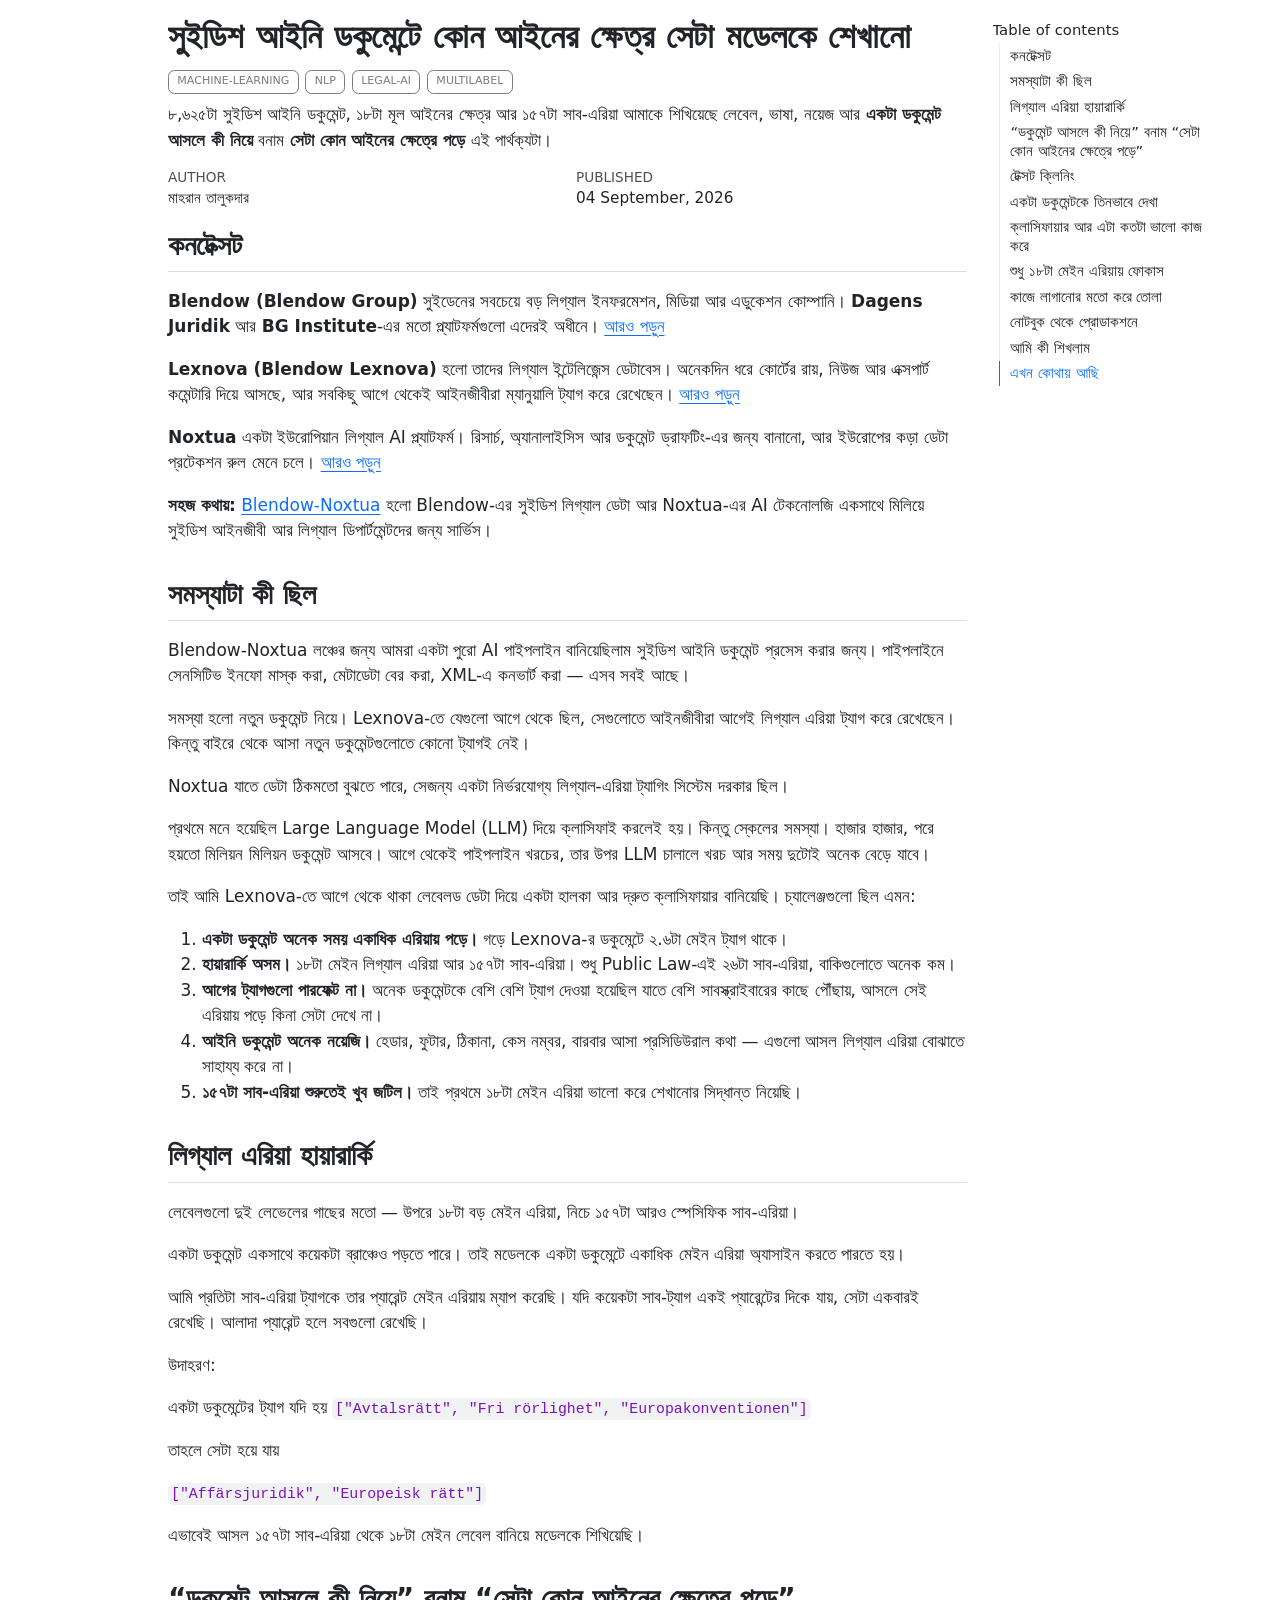
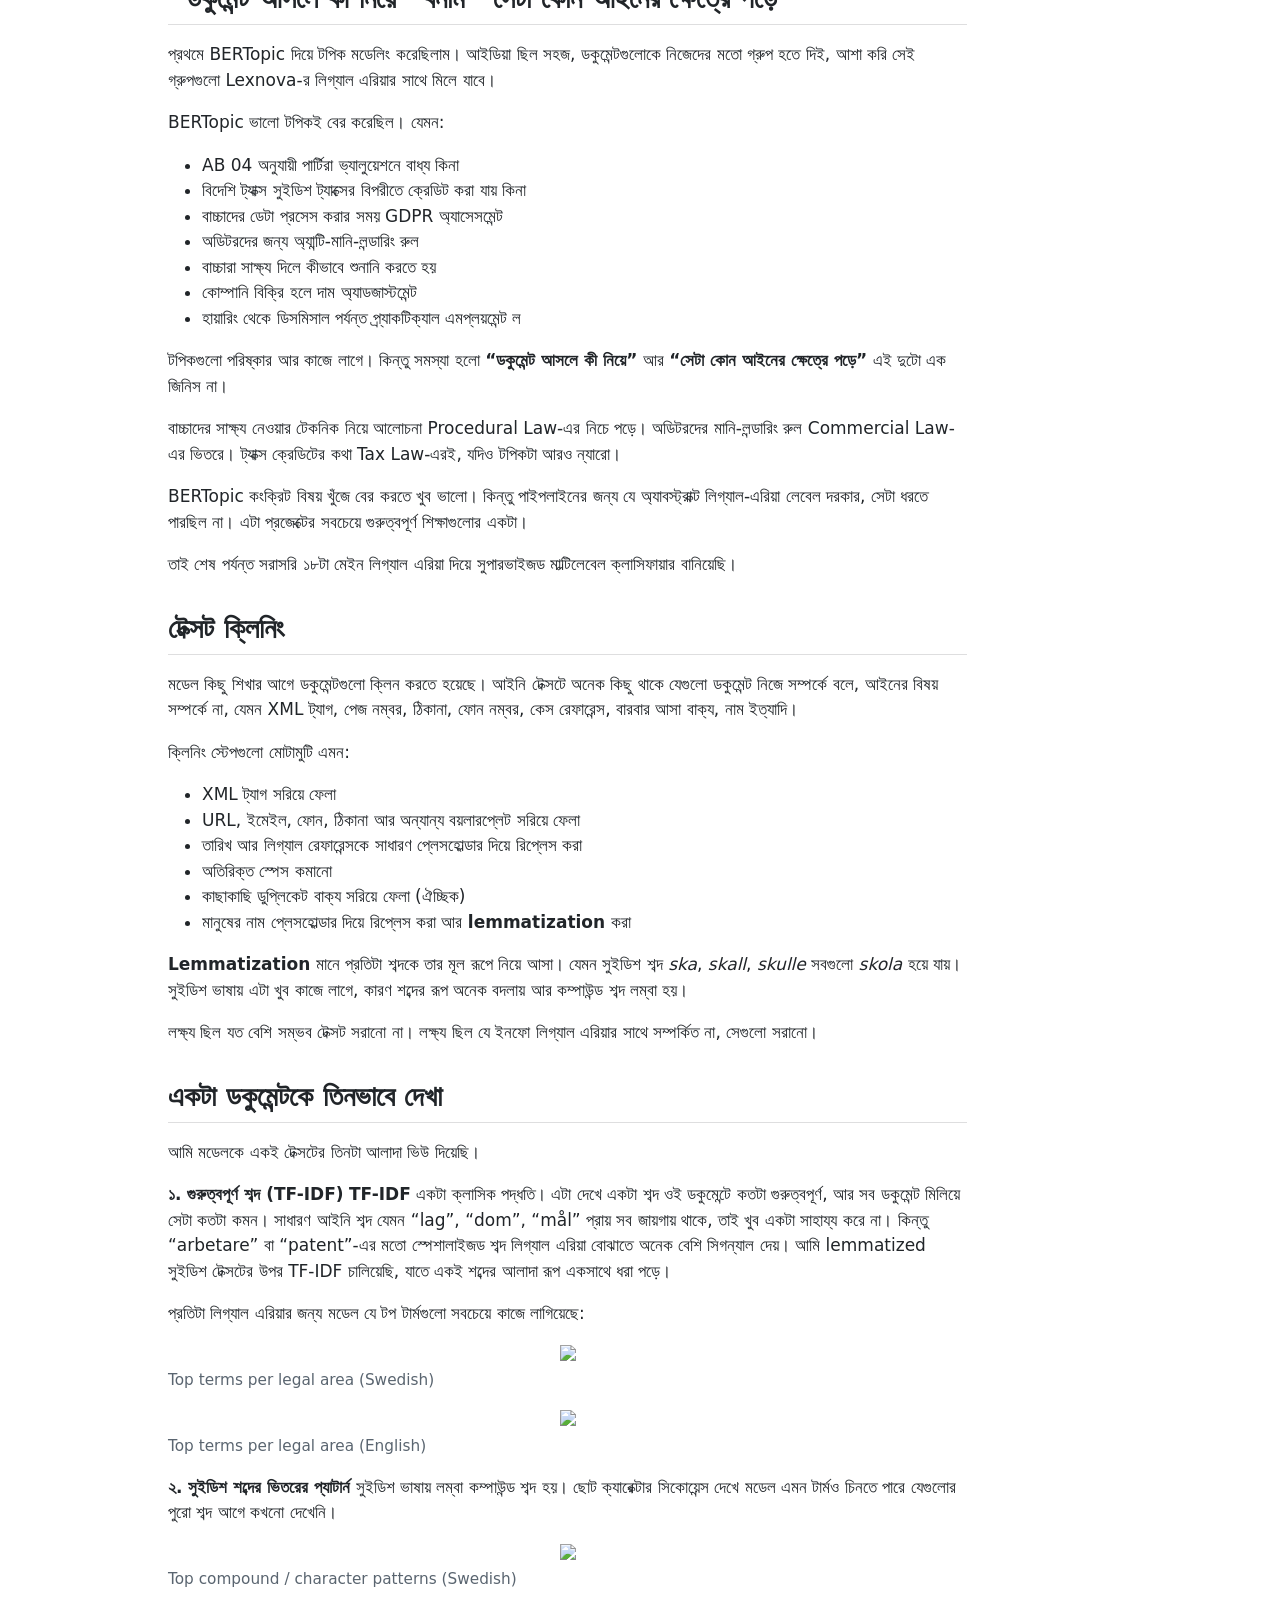
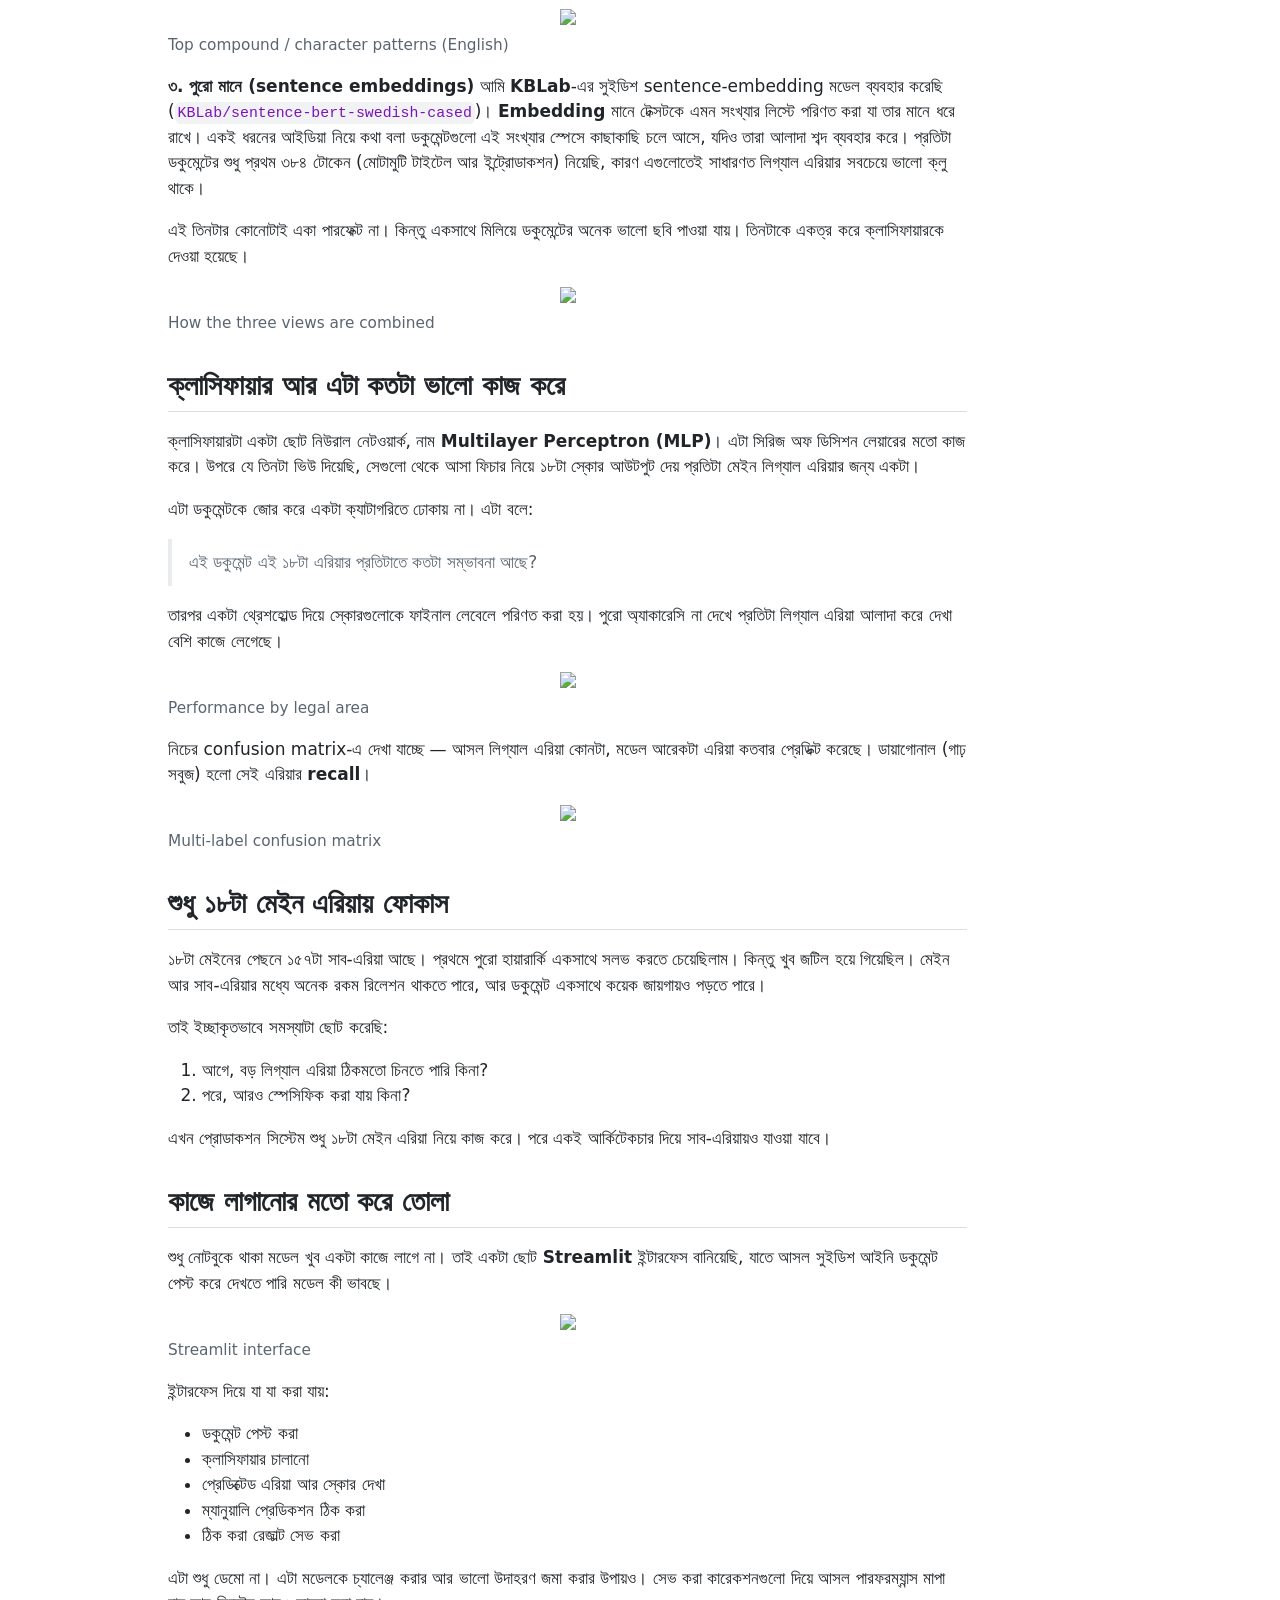
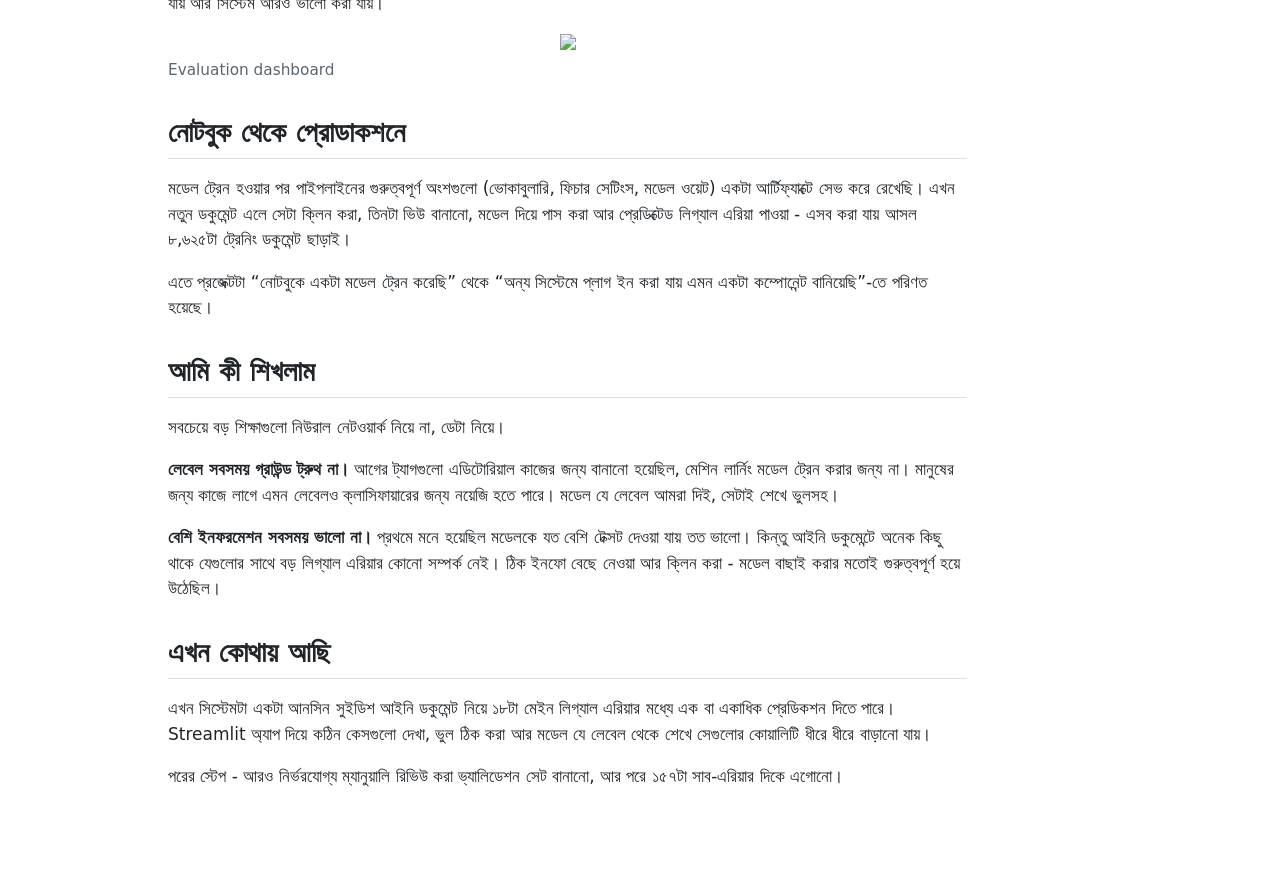
==== commit f73578e6: "add some slight corrections" ====
--- a/index-bengali.html
+++ b/index-bengali.html
@@ -7,7 +7,7 @@
 <meta name="viewport" content="width=device-width, initial-scale=1.0, user-scalable=yes">
 
 <meta name="author" content="মাহরান তালুকদার">
-<meta name="description" content="৮,৬২৫টা সুইডিশ আইনি ডকুমেন্ট, ১৮টা মূল আইনের ক্ষেত্র আর ১৫৭টা সাব-এরিয়া আমাকে শিখিয়েছে লেবেল, ভাষা, নয়েজ আর একটা ডকুমেন্ট আসলে কী নিয়ে বনাম সেটা কোন আইনের ক্ষেত্রে পড়ে — এই পার্থক্যটা।">
+<meta name="description" content="৮,৬২৫টা সুইডিশ আইনি ডকুমেন্ট, ১৮টা মূল আইনের ক্ষেত্র আর ১৫৭টা সাব-এরিয়া আমাকে শিখিয়েছে লেবেল, ভাষা, নয়েজ আর একটা ডকুমেন্ট আসলে কী নিয়ে বনাম সেটা কোন আইনের ক্ষেত্রে পড়ে এই পার্থক্যটা।">
 
 <title>সুইডিশ আইনি ডকুমেন্টে কোন আইনের ক্ষেত্র সেটা মডেলকে শেখানো</title>
 <style>
@@ -84,7 +84,7 @@
 
 <div>
   <div class="description">
-    ৮,৬২৫টা সুইডিশ আইনি ডকুমেন্ট, ১৮টা মূল আইনের ক্ষেত্র আর ১৫৭টা সাব-এরিয়া আমাকে শিখিয়েছে লেবেল, ভাষা, নয়েজ আর <strong>একটা ডকুমেন্ট আসলে কী নিয়ে</strong> বনাম <strong>সেটা কোন আইনের ক্ষেত্রে পড়ে</strong> — এই পার্থক্যটা।
+    ৮,৬২৫টা সুইডিশ আইনি ডকুমেন্ট, ১৮টা মূল আইনের ক্ষেত্র আর ১৫৭টা সাব-এরিয়া আমাকে শিখিয়েছে লেবেল, ভাষা, নয়েজ আর <strong>একটা ডকুমেন্ট আসলে কী নিয়ে</strong> বনাম <strong>সেটা কোন আইনের ক্ষেত্রে পড়ে</strong> এই পার্থক্যটা।
   </div>
 </div>
 
@@ -122,10 +122,10 @@
 </section>
 <section id="সমসযট-ক-ছল" class="level2">
 <h2 class="anchored" data-anchor-id="সমসযট-ক-ছল">সমস্যাটা কী ছিল</h2>
-<p>Blendow–Noxtua লঞ্চের জন্য আমরা একটা পুরো AI পাইপলাইন বানিয়েছিলাম সুইডিশ আইনি ডকুমেন্ট প্রসেস করার জন্য। পাইপলাইনে সেনসিটিভ ইনফো মাস্ক করা, মেটাডেটা বের করা, XML-এ কনভার্ট করা — এসব সবই আছে।</p>
+<p>Blendow-Noxtua লঞ্চের জন্য আমরা একটা পুরো AI পাইপলাইন বানিয়েছিলাম সুইডিশ আইনি ডকুমেন্ট প্রসেস করার জন্য। পাইপলাইনে সেনসিটিভ ইনফো মাস্ক করা, মেটাডেটা বের করা, XML-এ কনভার্ট করা — এসব সবই আছে।</p>
 <p>সমস্যা হলো নতুন ডকুমেন্ট নিয়ে। Lexnova-তে যেগুলো আগে থেকে ছিল, সেগুলোতে আইনজীবীরা আগেই লিগ্যাল এরিয়া ট্যাগ করে রেখেছেন। কিন্তু বাইরে থেকে আসা নতুন ডকুমেন্টগুলোতে কোনো ট্যাগই নেই।</p>
 <p>Noxtua যাতে ডেটা ঠিকমতো বুঝতে পারে, সেজন্য একটা নির্ভরযোগ্য লিগ্যাল-এরিয়া ট্যাগিং সিস্টেম দরকার ছিল।</p>
-<p>প্রথমে মনে হয়েছিল — বড় ভাষার মডেল (LLM) দিয়ে ক্লাসিফাই করলেই হয়। কিন্তু স্কেলের সমস্যা। হাজার হাজার, পরে হয়তো মিলিয়ন মিলিয়ন ডকুমেন্ট আসবে। আগে থেকেই পাইপলাইন খরচের, তার উপর LLM চালালে খরচ আর সময় দুটোই অনেক বেড়ে যাবে।</p>
+<p>প্রথমে মনে হয়েছিল Large Language Model (LLM) দিয়ে ক্লাসিফাই করলেই হয়। কিন্তু স্কেলের সমস্যা। হাজার হাজার, পরে হয়তো মিলিয়ন মিলিয়ন ডকুমেন্ট আসবে। আগে থেকেই পাইপলাইন খরচের, তার উপর LLM চালালে খরচ আর সময় দুটোই অনেক বেড়ে যাবে।</p>
 <p>তাই আমি Lexnova-তে আগে থেকে থাকা লেবেলড ডেটা দিয়ে একটা হালকা আর দ্রুত ক্লাসিফায়ার বানিয়েছি। চ্যালেঞ্জগুলো ছিল এমন:</p>
 <ol type="1">
 <li><strong>একটা ডকুমেন্ট অনেক সময় একাধিক এরিয়ায় পড়ে।</strong> গড়ে Lexnova-র ডকুমেন্টে ২.৬টা মেইন ট্যাগ থাকে।</li>
@@ -148,7 +148,7 @@
 </section>
 <section id="ডকমনট-আসল-ক-নয়-বনম-সট-কন-আইনর-কষতর-পড়" class="level2">
 <h2 class="anchored" data-anchor-id="ডকমনট-আসল-ক-নয়-বনম-সট-কন-আইনর-কষতর-পড়">“ডকুমেন্ট আসলে কী নিয়ে” বনাম “সেটা কোন আইনের ক্ষেত্রে পড়ে”</h2>
-<p>প্রথমে BERTopic দিয়ে টপিক মডেলিং করেছিলাম। আইডিয়া ছিল সহজ — ডকুমেন্টগুলোকে নিজেদের মতো গ্রুপ হতে দিই, আশা করি সেই গ্রুপগুলো Lexnova-র লিগ্যাল এরিয়ার সাথে মিলে যাবে।</p>
+<p>প্রথমে BERTopic দিয়ে টপিক মডেলিং করেছিলাম। আইডিয়া ছিল সহজ, ডকুমেন্টগুলোকে নিজেদের মতো গ্রুপ হতে দিই, আশা করি সেই গ্রুপগুলো Lexnova-র লিগ্যাল এরিয়ার সাথে মিলে যাবে।</p>
 <p>BERTopic ভালো টপিকই বের করেছিল। যেমন:</p>
 <ul>
 <li>AB 04 অনুযায়ী পার্টিরা ভ্যালুয়েশনে বাধ্য কিনা</li>
@@ -159,14 +159,14 @@
 <li>কোম্পানি বিক্রি হলে দাম অ্যাডজাস্টমেন্ট</li>
 <li>হায়ারিং থেকে ডিসমিসাল পর্যন্ত প্র্যাকটিক্যাল এমপ্লয়মেন্ট ল</li>
 </ul>
-<p>টপিকগুলো পরিষ্কার আর কাজে লাগে। কিন্তু সমস্যা হলো — <strong>“ডকুমেন্ট আসলে কী নিয়ে”</strong> আর <strong>“সেটা কোন আইনের ক্ষেত্রে পড়ে”</strong> — এই দুটো এক জিনিস না।</p>
+<p>টপিকগুলো পরিষ্কার আর কাজে লাগে। কিন্তু সমস্যা হলো <strong>“ডকুমেন্ট আসলে কী নিয়ে”</strong> আর <strong>“সেটা কোন আইনের ক্ষেত্রে পড়ে”</strong> এই দুটো এক জিনিস না।</p>
 <p>বাচ্চাদের সাক্ষ্য নেওয়ার টেকনিক নিয়ে আলোচনা Procedural Law-এর নিচে পড়ে। অডিটরদের মানি-লন্ডারিং রুল Commercial Law-এর ভিতরে। ট্যাক্স ক্রেডিটের কথা Tax Law-এরই, যদিও টপিকটা আরও ন্যারো।</p>
 <p>BERTopic কংক্রিট বিষয় খুঁজে বের করতে খুব ভালো। কিন্তু পাইপলাইনের জন্য যে অ্যাবস্ট্রাক্ট লিগ্যাল-এরিয়া লেবেল দরকার, সেটা ধরতে পারছিল না। এটা প্রজেক্টের সবচেয়ে গুরুত্বপূর্ণ শিক্ষাগুলোর একটা।</p>
 <p>তাই শেষ পর্যন্ত সরাসরি ১৮টা মেইন লিগ্যাল এরিয়া দিয়ে সুপারভাইজড মাল্টিলেবেল ক্লাসিফায়ার বানিয়েছি।</p>
 </section>
 <section id="টকসট-কলন" class="level2">
 <h2 class="anchored" data-anchor-id="টকসট-কলন">টেক্সট ক্লিনিং</h2>
-<p>মডেল কিছু শিখার আগে ডকুমেন্টগুলো ক্লিন করতে হয়েছে। আইনি টেক্সটে অনেক কিছু থাকে যেগুলো ডকুমেন্ট নিজে সম্পর্কে বলে, আইনের বিষয় সম্পর্কে না — XML ট্যাগ, পেজ নম্বর, ঠিকানা, ফোন নম্বর, কেস রেফারেন্স, বারবার আসা বাক্য, নাম ইত্যাদি।</p>
+<p>মডেল কিছু শিখার আগে ডকুমেন্টগুলো ক্লিন করতে হয়েছে। আইনি টেক্সটে অনেক কিছু থাকে যেগুলো ডকুমেন্ট নিজে সম্পর্কে বলে, আইনের বিষয় সম্পর্কে না, যেমন XML ট্যাগ, পেজ নম্বর, ঠিকানা, ফোন নম্বর, কেস রেফারেন্স, বারবার আসা বাক্য, নাম ইত্যাদি।</p>
 <p>ক্লিনিং স্টেপগুলো মোটামুটি এমন:</p>
 <ul>
 <li>XML ট্যাগ সরিয়ে ফেলা</li>
@@ -196,7 +196,7 @@
 <figcaption>Top terms per legal area (English)</figcaption>
 </figure>
 </div>
-<p><strong>২. সুইডিশ শব্দের ভিতরের প্যাটার্ন</strong> সুইডিশ ভাষায় লম্বা কম্পাউন্ড শব্দ হয়। ছোট ক্যারেক্টার সিকোয়েন্স (৩–৫ অক্ষরের গ্রুপ) দেখে মডেল এমন টার্মও চিনতে পারে যেগুলোর পুরো শব্দ আগে কখনো দেখেনি।</p>
+<p><strong>২. সুইডিশ শব্দের ভিতরের প্যাটার্ন</strong> সুইডিশ ভাষায় লম্বা কম্পাউন্ড শব্দ হয়। ছোট ক্যারেক্টার সিকোয়েন্স দেখে মডেল এমন টার্মও চিনতে পারে যেগুলোর পুরো শব্দ আগে কখনো দেখেনি।</p>
 <div class="quarto-figure quarto-figure-center">
 <figure class="figure">
 <p><img src="./images/img_char.png" class="img-fluid figure-img"></p>
@@ -210,7 +210,7 @@
 </figure>
 </div>
 <p><strong>৩. পুরো মানে (sentence embeddings)</strong> আমি <strong>KBLab</strong>-এর সুইডিশ sentence-embedding মডেল ব্যবহার করেছি (<code>KBLab/sentence-bert-swedish-cased</code>)। <strong>Embedding</strong> মানে টেক্সটকে এমন সংখ্যার লিস্টে পরিণত করা যা তার মানে ধরে রাখে। একই ধরনের আইডিয়া নিয়ে কথা বলা ডকুমেন্টগুলো এই সংখ্যার স্পেসে কাছাকাছি চলে আসে, যদিও তারা আলাদা শব্দ ব্যবহার করে। প্রতিটা ডকুমেন্টের শুধু প্রথম ৩৮৪ টোকেন (মোটামুটি টাইটেল আর ইন্ট্রোডাকশন) নিয়েছি, কারণ এগুলোতেই সাধারণত লিগ্যাল এরিয়ার সবচেয়ে ভালো ক্লু থাকে।</p>
-<p>এই তিনটার কোনোটাই একা পারফেক্ট না। কিন্তু একসাথে মিলিয়ে ডকুমেন্টের অনেক ভালো ছবি পাওয়া যায়। তিনটাকে কombine করে ক্লাসিফায়ারকে দেওয়া হয়েছে।</p>
+<p>এই তিনটার কোনোটাই একা পারফেক্ট না। কিন্তু একসাথে মিলিয়ে ডকুমেন্টের অনেক ভালো ছবি পাওয়া যায়। তিনটাকে একত্র করে ক্লাসিফায়ারকে দেওয়া হয়েছে।</p>
 <div class="quarto-figure quarto-figure-center">
 <figure class="figure">
 <p><img src="./images/img_dim_fusion.png" class="img-fluid figure-img"></p>
@@ -220,7 +220,7 @@
 </section>
 <section id="কলসফয়র-আর-এট-কতট-ভল-কজ-কর" class="level2">
 <h2 class="anchored" data-anchor-id="কলসফয়র-আর-এট-কতট-ভল-কজ-কর">ক্লাসিফায়ার আর এটা কতটা ভালো কাজ করে</h2>
-<p>ক্লাসিফায়ারটা একটা ছোট নিউরাল নেটওয়ার্ক, নাম <strong>Multilayer Perceptron (MLP)</strong>। এটা সিরিজ অফ ডিসিশন লেয়ারের মতো কাজ করে। উপরে যে তিনটা ভিউ দিয়েছি, সেগুলো থেকে আসা ফিচার নিয়ে ১৮টা স্কোর আউটপুট দেয় — প্রতিটা মেইন লিগ্যাল এরিয়ার জন্য একটা।</p>
+<p>ক্লাসিফায়ারটা একটা ছোট নিউরাল নেটওয়ার্ক, নাম <strong>Multilayer Perceptron (MLP)</strong>। এটা সিরিজ অফ ডিসিশন লেয়ারের মতো কাজ করে। উপরে যে তিনটা ভিউ দিয়েছি, সেগুলো থেকে আসা ফিচার নিয়ে ১৮টা স্কোর আউটপুট দেয় প্রতিটা মেইন লিগ্যাল এরিয়ার জন্য একটা।</p>
 <p>এটা ডকুমেন্টকে জোর করে একটা ক্যাটাগরিতে ঢোকায় না। এটা বলে:</p>
 <blockquote class="blockquote">
 <p>এই ডকুমেন্ট এই ১৮টা এরিয়ার প্রতিটাতে কতটা সম্ভাবনা আছে?</p>
@@ -232,7 +232,7 @@
 <figcaption>Performance by legal area</figcaption>
 </figure>
 </div>
-<p>নিচের confusion matrix-এ দেখা যাচ্ছে — আসল লিগ্যাল এরিয়া কোনটা, মডেল আরেকটা এরিয়া কতবার প্রেডিক্ট করেছে। ডায়াগোনাল (গাঢ় সবুজ) হলো সেই এরিয়ার recall।</p>
+<p>নিচের confusion matrix-এ দেখা যাচ্ছে — আসল লিগ্যাল এরিয়া কোনটা, মডেল আরেকটা এরিয়া কতবার প্রেডিক্ট করেছে। ডায়াগোনাল (গাঢ় সবুজ) হলো সেই এরিয়ার <strong>recall</strong>।</p>
 <div class="quarto-figure quarto-figure-center">
 <figure class="figure">
 <p><img src="./images/img_cm.png" class="img-fluid figure-img"></p>
@@ -245,14 +245,14 @@
 <p>১৮টা মেইনের পেছনে ১৫৭টা সাব-এরিয়া আছে। প্রথমে পুরো হায়ারার্কি একসাথে সলভ করতে চেয়েছিলাম। কিন্তু খুব জটিল হয়ে গিয়েছিল। মেইন আর সাব-এরিয়ার মধ্যে অনেক রকম রিলেশন থাকতে পারে, আর ডকুমেন্ট একসাথে কয়েক জায়গায়ও পড়তে পারে।</p>
 <p>তাই ইচ্ছাকৃতভাবে সমস্যাটা ছোট করেছি:</p>
 <ol type="1">
-<li>আগে — বড় লিগ্যাল এরিয়া ঠিকমতো চিনতে পারি কিনা?</li>
-<li>পরে — আরও স্পেসিফিক করা যায় কিনা?</li>
+<li>আগে, বড় লিগ্যাল এরিয়া ঠিকমতো চিনতে পারি কিনা?</li>
+<li>পরে, আরও স্পেসিফিক করা যায় কিনা?</li>
 </ol>
 <p>এখন প্রোডাকশন সিস্টেম শুধু ১৮টা মেইন এরিয়া নিয়ে কাজ করে। পরে একই আর্কিটেকচার দিয়ে সাব-এরিয়ায়ও যাওয়া যাবে।</p>
 </section>
 <section id="কজ-লগনর-মত-কর-তল" class="level2">
 <h2 class="anchored" data-anchor-id="কজ-লগনর-মত-কর-তল">কাজে লাগানোর মতো করে তোলা</h2>
-<p>শুধু নোটবুকে থাকা মডেল খুব একটা কাজে লাগে না। তাই একটা ছোট Streamlit ইন্টারফেস বানিয়েছি, যাতে আসল সুইডিশ আইনি ডকুমেন্ট পেস্ট করে দেখতে পারি মডেল কী ভাবছে।</p>
+<p>শুধু নোটবুকে থাকা মডেল খুব একটা কাজে লাগে না। তাই একটা ছোট <strong>Streamlit</strong> ইন্টারফেস বানিয়েছি, যাতে আসল সুইডিশ আইনি ডকুমেন্ট পেস্ট করে দেখতে পারি মডেল কী ভাবছে।</p>
 <div class="quarto-figure quarto-figure-center">
 <figure class="figure">
 <p><img src="./images/img_ui.png" class="img-fluid figure-img"></p>
@@ -277,19 +277,19 @@
 </section>
 <section id="নটবক-থক-পরডকশন" class="level2">
 <h2 class="anchored" data-anchor-id="নটবক-থক-পরডকশন">নোটবুক থেকে প্রোডাকশনে</h2>
-<p>মডেল ট্রেন হওয়ার পর পাইপলাইনের গুরুত্বপূর্ণ অংশগুলো (ভোকাবুলারি, ফিচার সেটিংস, মডেল ওয়েট) একটা আর্টিফ্যাক্টে সেভ করে রেখেছি। এখন নতুন ডকুমেন্ট এলে সেটা ক্লিন করা, তিনটা ভিউ বানানো, মডেল দিয়ে পাস করা আর প্রেডিক্টেড লিগ্যাল এরিয়া পাওয়া — এসব করা যায় আসল ৮,৬২৫টা ট্রেনিং ডকুমেন্ট ছাড়াই।</p>
+<p>মডেল ট্রেন হওয়ার পর পাইপলাইনের গুরুত্বপূর্ণ অংশগুলো (ভোকাবুলারি, ফিচার সেটিংস, মডেল ওয়েট) একটা আর্টিফ্যাক্টে সেভ করে রেখেছি। এখন নতুন ডকুমেন্ট এলে সেটা ক্লিন করা, তিনটা ভিউ বানানো, মডেল দিয়ে পাস করা আর প্রেডিক্টেড লিগ্যাল এরিয়া পাওয়া - এসব করা যায় আসল ৮,৬২৫টা ট্রেনিং ডকুমেন্ট ছাড়াই।</p>
 <p>এতে প্রজেক্টটা “নোটবুকে একটা মডেল ট্রেন করেছি” থেকে “অন্য সিস্টেমে প্লাগ ইন করা যায় এমন একটা কম্পোনেন্ট বানিয়েছি”-তে পরিণত হয়েছে।</p>
 </section>
 <section id="আম-ক-শখলম" class="level2">
 <h2 class="anchored" data-anchor-id="আম-ক-শখলম">আমি কী শিখলাম</h2>
 <p>সবচেয়ে বড় শিক্ষাগুলো নিউরাল নেটওয়ার্ক নিয়ে না, ডেটা নিয়ে।</p>
-<p><strong>লেবেল সবসময় গ্রাউন্ড ট্রুথ না।</strong> আগের ট্যাগগুলো এডিটোরিয়াল কাজের জন্য বানানো হয়েছিল, মেশিন লার্নিং মডেল ট্রেন করার জন্য না। মানুষের জন্য কাজে লাগে এমন লেবেলও ক্লাসিফায়ারের জন্য নয়েজি হতে পারে। মডেল যে লেবেল আমরা দিই, সেটাই শেখে — ভুলসহ।</p>
-<p><strong>বেশি ইনফরমেশন সবসময় ভালো না।</strong> প্রথমে মনে হয়েছিল মডেলকে যত বেশি টেক্সট দেওয়া যায় তত ভালো। কিন্তু আইনি ডকুমেন্টে অনেক কিছু থাকে যেগুলোর সাথে বড় লিগ্যাল এরিয়ার কোনো সম্পর্ক নেই। ঠিক ইনফো বেছে নেওয়া আর ক্লিন করা — মডেল বাছাই করার মতোই গুরুত্বপূর্ণ হয়ে উঠেছিল।</p>
+<p><strong>লেবেল সবসময় গ্রাউন্ড ট্রুথ না।</strong> আগের ট্যাগগুলো এডিটোরিয়াল কাজের জন্য বানানো হয়েছিল, মেশিন লার্নিং মডেল ট্রেন করার জন্য না। মানুষের জন্য কাজে লাগে এমন লেবেলও ক্লাসিফায়ারের জন্য নয়েজি হতে পারে। মডেল যে লেবেল আমরা দিই, সেটাই শেখে ভুলসহ।</p>
+<p><strong>বেশি ইনফরমেশন সবসময় ভালো না।</strong> প্রথমে মনে হয়েছিল মডেলকে যত বেশি টেক্সট দেওয়া যায় তত ভালো। কিন্তু আইনি ডকুমেন্টে অনেক কিছু থাকে যেগুলোর সাথে বড় লিগ্যাল এরিয়ার কোনো সম্পর্ক নেই। ঠিক ইনফো বেছে নেওয়া আর ক্লিন করা - মডেল বাছাই করার মতোই গুরুত্বপূর্ণ হয়ে উঠেছিল।</p>
 </section>
 <section id="এখন-কথয়-আছ" class="level2">
 <h2 class="anchored" data-anchor-id="এখন-কথয়-আছ">এখন কোথায় আছি</h2>
 <p>এখন সিস্টেমটা একটা আনসিন সুইডিশ আইনি ডকুমেন্ট নিয়ে ১৮টা মেইন লিগ্যাল এরিয়ার মধ্যে এক বা একাধিক প্রেডিকশন দিতে পারে। Streamlit অ্যাপ দিয়ে কঠিন কেসগুলো দেখা, ভুল ঠিক করা আর মডেল যে লেবেল থেকে শেখে সেগুলোর কোয়ালিটি ধীরে ধীরে বাড়ানো যায়।</p>
-<p>পরের স্টেপ — আরও নির্ভরযোগ্য ম্যানুয়ালি রিভিউ করা ভ্যালিডেশন সেট বানানো, আর পরে ১৫৭টা সাব-এরিয়ার দিকে এগোনো।</p>
+<p>পরের স্টেপ - আরও নির্ভরযোগ্য ম্যানুয়ালি রিভিউ করা ভ্যালিডেশন সেট বানানো, আর পরে ১৫৭টা সাব-এরিয়ার দিকে এগোনো।</p>
 </section>
 
 </main>
